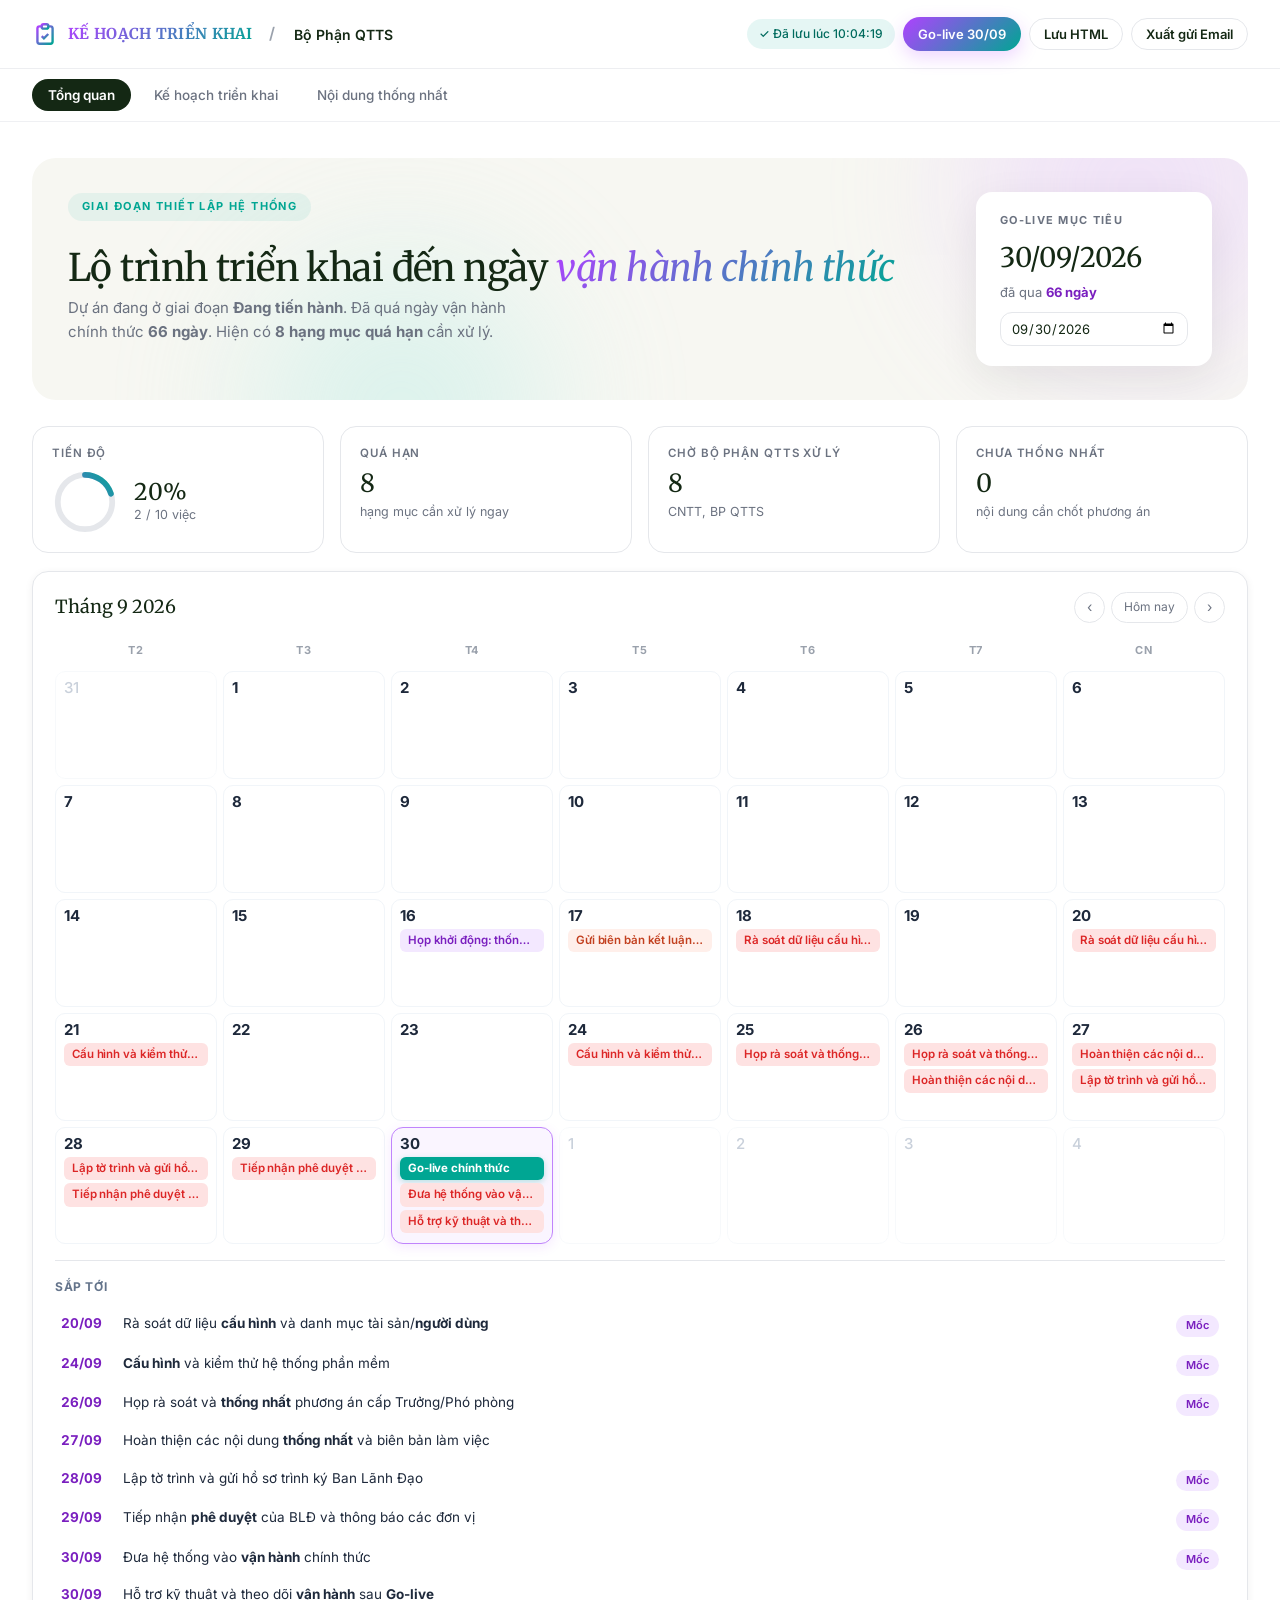
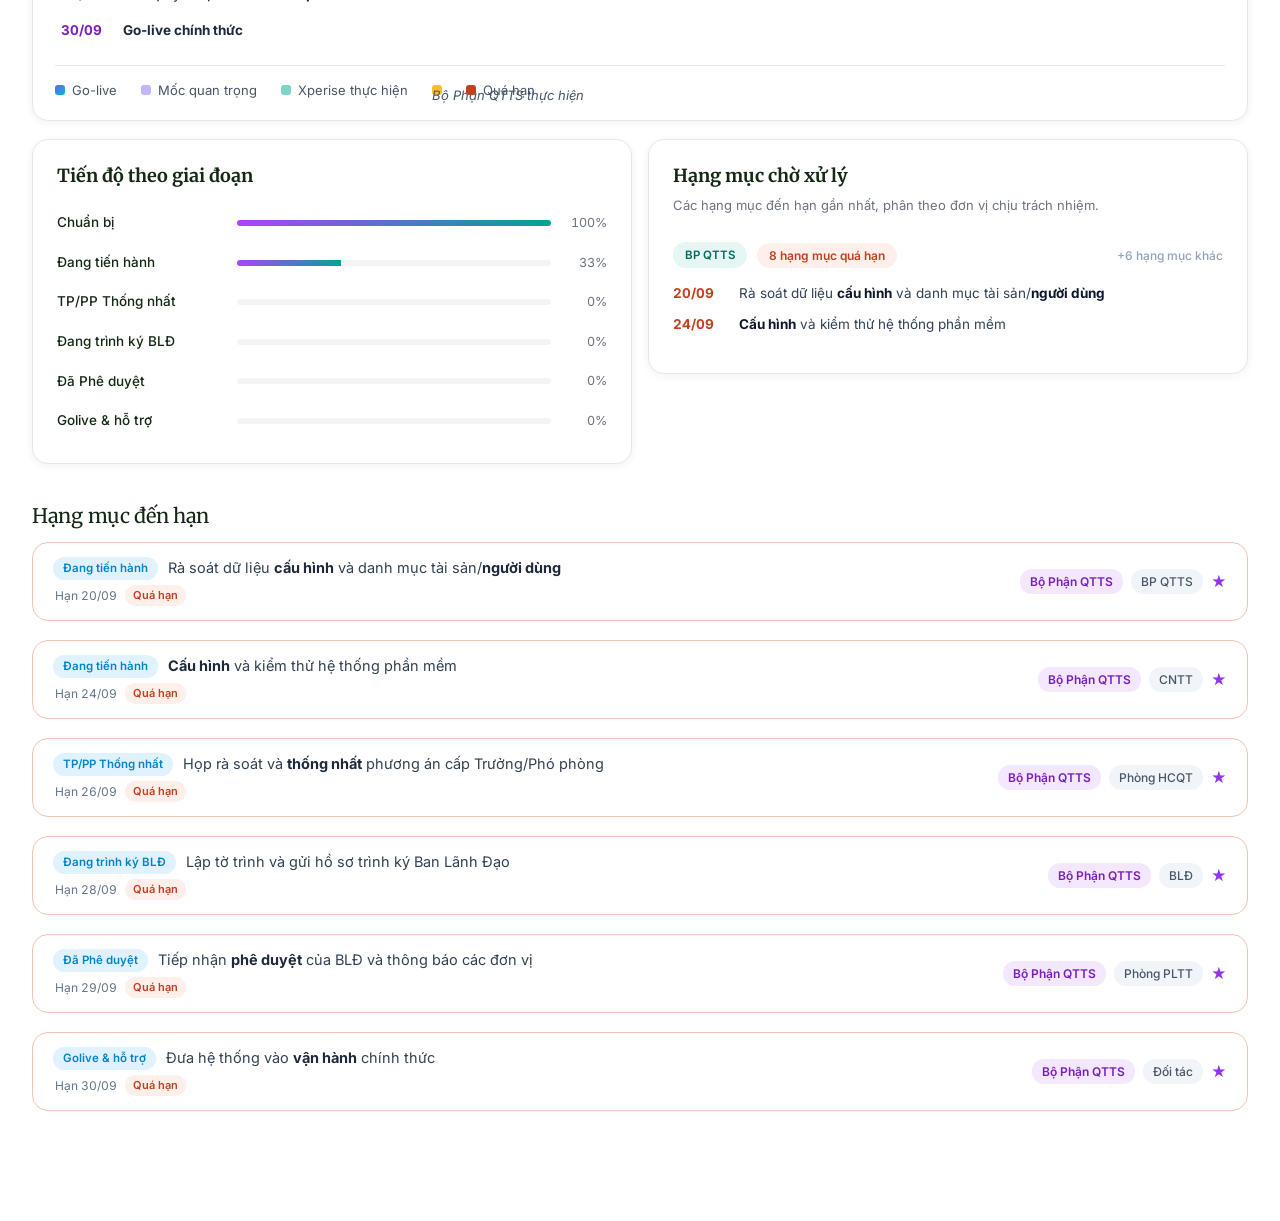
==== PhanMemKeHoach_Offline.html @ 5a5529fd "Cap nhat phan note mau sac duoi muc Sap toi chuan hinh mau khong rot dong" ====
<!DOCTYPE html>
<html lang="vi">
<head>
<meta charset="utf-8">
<meta name="viewport" content="width=device-width, initial-scale=1.0, maximum-scale=5.0, viewport-fit=cover">
<title>Quản Lý Kế Hoạch — BP QTTS</title>
<meta name="apple-mobile-web-app-capable" content="yes">
<meta name="mobile-web-app-capable" content="yes">
<meta name="apple-mobile-web-app-status-bar-style" content="default">
<meta name="apple-mobile-web-app-title" content="Kế Hoạch QTTS">
<meta name="application-name" content="Kế Hoạch QTTS">
<meta name="theme-color" content="#ffffff">
<link rel="manifest" href="manifest.json">
<link rel="icon" type="image/svg+xml" href="assets/xperise-logo.svg">
<link rel="apple-touch-icon" href="assets/xperise-logo.svg">
<link rel="preconnect" href="https://fonts.googleapis.com">
<link rel="preconnect" href="https://fonts.gstatic.com" crossorigin>
<link href="https://fonts.googleapis.com/css2?family=Merriweather:ital,wght@0,300;0,400;1,400&family=Inter:wght@400;500;600;700&display=swap" rel="stylesheet">
<style>
*{margin:0;padding:0;box-sizing:border-box}
:root{
 --purple:#B041FF;--purple-dark:#7A1FBF;--purple-light:#E7C8FF;--purple-med:#C983FF;
 --green:#00A693;--green-dark:#006B5E;--green-light:#B8ECE5;--green-med:#5CC9BC;
 --blue:#0078A0;--blue-light:#BCE4F1;
 --ink:#142814;--soft-white:#F7F7F2;--white:#fff;
 --gray-500:#6B7280;--gray-400:#9AA1AC;--gray-200:#E5E7EB;--gray-100:#F3F4F6;
 --amber:#B26B00;--amber-bg:#FFF4DC;--red:#C2401F;--red-bg:#FCEBE6;
 --gradient:linear-gradient(135deg,#B041FF 0%,#00A693 100%);
 --gradient-soft:linear-gradient(135deg,#C983FF 0%,#5CC9BC 100%);
 --font-d:'Merriweather',Georgia,serif;--font-b:'Inter',system-ui,sans-serif;
 --pill:9999px;--r-lg:24px;--r-md:16px;--r-sm:12px;
 --sh:0 2px 8px rgba(20,40,20,.06);--sh-lg:0 12px 40px rgba(20,40,20,.08);
 --bd:var(--gray-200);
}
body{font-family:var(--font-b);color:var(--ink);background:var(--white);line-height:1.6;-webkit-font-smoothing:antialiased}
h1,h2,h3{font-family:var(--font-d);font-weight:400;letter-spacing:-.015em;line-height:1.2}
.hl{background:var(--gradient);-webkit-background-clip:text;background-clip:text;-webkit-text-fill-color:transparent}
button{font-family:inherit}

/* top bar */
.top{position:sticky;top:0;z-index:60;background:rgba(255,255,255,.95);backdrop-filter:blur(24px);
 border-bottom:1px solid rgba(229,231,235,.7)}
.top-in{max-width:1360px;margin:0 auto;padding:0 32px;height:68px;display:flex;align-items:center;gap:16px}
.logo{display:flex;align-items:center;flex:0 0 auto}
.logo img{height:26px;width:auto;display:block}
.app-brand{display:flex;align-items:center;gap:10px}
.brand-icon{display:block;flex:0 0 auto}
.app-title{font-family:var(--font-d);font-weight:700;font-size:15px;letter-spacing:.3px;background:var(--gradient);-webkit-background-clip:text;background-clip:text;-webkit-text-fill-color:transparent;white-space:nowrap}
.top-client{flex:1;min-width:0;display:flex;align-items:center;gap:8px}
.xsign{color:var(--gray-400);font-size:16px;flex:0 0 auto;font-weight:600}
.cl-logo{height:22px;width:auto;border-radius:3px;flex:0 0 auto;display:block}
.top-client input{font-family:var(--font-b);font-size:14px;font-weight:600;color:var(--ink);
 border:1px solid transparent;background:transparent;border-radius:var(--r-sm);padding:6px 10px;max-width:280px;width:100%}
.top-client input:hover{border-color:var(--bd);background:var(--white)}
.top-client input:focus{outline:none;border-color:var(--green);background:#fff;box-shadow:0 0 0 3px rgba(0,166,147,.12)}
.chip{display:inline-flex;align-items:center;gap:7px;padding:7px 15px;border-radius:var(--pill);
 font-size:13px;font-weight:600;white-space:nowrap}
.chip-live{background:var(--gradient);color:#fff;box-shadow:0 6px 18px rgba(176,65,255,.22);cursor:pointer;transition:all .2s ease}
.chip-live:hover{transform:translateY(-1px);box-shadow:0 8px 22px rgba(176,65,255,.3)}
.save-badge{display:inline-flex;align-items:center;gap:5px;font-size:12px;color:var(--green-dark);background:rgba(0,166,147,.1);padding:5px 12px;border-radius:var(--pill);font-weight:500;white-space:nowrap;transition:opacity .3s}
.top-acts{display:flex;gap:8px;flex:0 0 auto;align-items:center}
.btn{display:inline-flex;align-items:center;justify-content:center;gap:7px;border:none;cursor:pointer;
 border-radius:var(--pill);font-weight:600;transition:all .22s ease;font-size:13.5px;padding:8px 16px}
.btn-p{background:var(--gradient);color:#fff;box-shadow:0 6px 20px rgba(176,65,255,.2)}
.btn-p:hover{transform:translateY(-1.5px);box-shadow:0 10px 26px rgba(176,65,255,.3)}
.btn-o{background:var(--white);border:1.5px solid var(--bd);color:var(--ink)}
.btn-o:hover{border-color:var(--green);color:var(--green)}
.btn-s{padding:7px 14px;font-size:13px}
.btn:focus-visible{outline:2px solid var(--purple);outline-offset:2px}
.btn-saved-success{background:rgba(0,166,147,.12)!important;color:var(--green-dark)!important;border-color:var(--green)!important}

/* tabs */
.tabs{position:sticky;top:68px;z-index:55;background:rgba(255,255,255,.94);backdrop-filter:blur(20px);
 border-bottom:1px solid rgba(229,231,235,.6)}
.tabs-in{max-width:1360px;margin:0 auto;padding:10px 32px;display:flex;gap:7px;overflow-x:auto;scrollbar-width:none}
.tabs-in::-webkit-scrollbar{display:none}
.tab{border:none;background:transparent;color:var(--gray-500);font-size:13.5px;font-weight:500;
 padding:8px 16px;border-radius:var(--pill);cursor:pointer;white-space:nowrap;transition:all .2s}
.tab:hover{background:var(--gray-100);color:var(--ink)}
.tab[aria-current=true]{background:var(--ink);color:#fff;font-weight:600}
.tab:focus-visible{outline:2px solid var(--purple);outline-offset:2px}

main{max-width:1360px;margin:0 auto;padding:36px 32px 100px}
.panel{display:none}.panel.on{display:block}
.phead{margin-bottom:30px}
.phead h2{font-size:30px;margin-bottom:8px}
.phead p{color:var(--gray-500);font-size:15px;max-width:74ch}
.eyebrow{display:inline-flex;padding:5px 14px;border-radius:var(--pill);font-size:11px;font-weight:700;
 letter-spacing:1.4px;text-transform:uppercase;background:rgba(0,166,147,.08);color:var(--green);margin-bottom:14px}
h3.sec{font-size:20px;margin:40px 0 14px}
h4.sub{font-family:var(--font-b);font-size:14px;font-weight:600;color:var(--gray-500);
 letter-spacing:.3px;margin:26px 0 10px}

.card{background:var(--white);border:1px solid var(--bd);border-radius:var(--r-md);padding:22px 24px;box-shadow:var(--sh)}
.card.soft{background:var(--soft-white);border-color:transparent}
.grid{display:grid;gap:16px}
.g2{grid-template-columns:repeat(2,1fr)}.g3{grid-template-columns:repeat(3,1fr)}.g4{grid-template-columns:repeat(4,1fr)}
@media(max-width:1080px){.g4{grid-template-columns:repeat(2,1fr)}}
@media(max-width:820px){.g2,.g3,.g4{grid-template-columns:1fr}}

/* hero */
.hero{position:relative;overflow:hidden;border-radius:var(--r-lg);padding:34px 36px;margin-bottom:26px;
 background:var(--soft-white)}
.hero .blob{position:absolute;border-radius:50%;filter:blur(70px);opacity:.42;pointer-events:none}
.b1{width:340px;height:340px;background:var(--purple-light);top:-140px;right:-60px}
.b2{width:300px;height:300px;background:var(--green-light);bottom:-160px;left:18%}
.hero-in{position:relative;z-index:2;display:flex;gap:34px;align-items:flex-start;flex-wrap:wrap}
.hero-main{flex:1 1 340px;min-width:280px}
.hero-main h1{font-size:clamp(26px,3.2vw,38px);margin:10px 0 6px}
.hero-main .lede{color:var(--gray-500);font-size:15px;max-width:52ch}
.golive{flex:0 0 auto;background:var(--white);border-radius:var(--r-md);padding:20px 24px;box-shadow:var(--sh-lg);min-width:236px}
.golive .lb{font-size:11px;font-weight:700;letter-spacing:1.3px;text-transform:uppercase;color:var(--gray-500)}
.golive .dt{font-family:var(--font-d);font-size:27px;margin:6px 0 2px}
.golive input[type=date]{font-family:var(--font-b);font-size:13px;border:1px solid var(--bd);
 border-radius:var(--r-sm);padding:7px 10px;width:100%;margin-top:9px;color:var(--ink)}
.golive input:focus{outline:none;border-color:var(--green);box-shadow:0 0 0 3px rgba(0,166,147,.12)}
.cd{font-size:13px;color:var(--gray-500);margin-top:3px}
.cd b{color:var(--purple-dark)}

/* stats */
.stat{background:var(--white);border:1px solid var(--bd);border-radius:var(--r-md);padding:17px 19px}
.stat .k{font-size:11.5px;font-weight:600;letter-spacing:.9px;text-transform:uppercase;color:var(--gray-500);margin-bottom:7px}
.stat .v{font-family:var(--font-d);font-size:25px;line-height:1.15}
.stat .v small{font-family:var(--font-b);font-size:12.5px;color:var(--gray-500);font-weight:500}
.stat .m{font-size:12.5px;color:var(--gray-500);margin-top:4px}

.ring{width:66px;height:66px;flex:0 0 66px}
.ring circle{fill:none;stroke-width:7;stroke-linecap:round}
.ring .bgc{stroke:var(--gray-200)}
.ring .fg{stroke:url(#gr);transition:stroke-dashoffset .6s cubic-bezier(.16,1,.3,1)}
.ringwrap{display:flex;align-items:center;gap:16px}
.ringwrap .n{font-family:var(--font-d);font-size:23px;line-height:1.1}
.ringwrap .s{font-size:12.5px;color:var(--gray-500)}

/* progress bars */
.pbar{height:6px;border-radius:var(--pill);background:var(--gray-100);overflow:hidden}
.pbar i{display:block;height:100%;background:var(--gradient);width:0;transition:width .5s cubic-bezier(.16,1,.3,1)}
.phrow{display:flex;align-items:center;gap:14px;padding:9px 0}
.phrow .nm{flex:0 0 166px;font-size:13.5px;font-weight:500}
.phrow .tr{flex:1}
.phrow .pc{flex:0 0 42px;text-align:right;font-size:12.5px;color:var(--gray-500);font-variant-numeric:tabular-nums}
@media(max-width:700px){.phrow{flex-wrap:wrap}.phrow .nm{flex:1 0 100%}}

/* calendar */
.cal{background:var(--white);border:1px solid var(--bd);border-radius:var(--r-md);padding:20px 22px;box-shadow:var(--sh)}
.cal-top{display:flex;align-items:center;justify-content:space-between;margin-bottom:14px;gap:10px}
.cal-top h4{font-family:var(--font-d);font-size:18px;font-weight:400}
.cal-nav{display:flex;gap:6px}
.cal-nav button{width:31px;height:31px;border-radius:var(--pill);border:1px solid var(--bd);background:#fff;
 cursor:pointer;color:var(--gray-500);font-size:14px;line-height:1;transition:all .2s}
.cal-nav button:hover{border-color:var(--green);color:var(--green)}
.cal-grid{display:grid;grid-template-columns:repeat(7,1fr);gap:6px}
.cal-dow,.cal-dh{font-family:var(--font-b);font-size:11px;font-weight:700;letter-spacing:.7px;text-transform:uppercase;color:var(--gray-400);
 text-align:center;padding:5px 0}
.cal-d{border-radius:10px;padding:7px 8px;font-size:12px;position:relative;
 border:1px solid #F1F5F9;min-height:108px;background:#fff;overflow:hidden;transition:border-color .2s ease,box-shadow .2s ease}
.cal-d:hover{border-color:var(--bd)}
.cal-d.out,.cal-d.other{opacity:.5}
.cal-d.out .dn,.cal-d.out .n,.cal-d.other .dn,.cal-d.other .n{color:#94A3B8!important;font-weight:500}
.cal-d.wk{background:#FBFCFB}
.cal-d.today{border-color:#334155}
.cal-d.today .dn,.cal-d.today .n{background:#0F172A;color:#fff;border-radius:var(--pill);padding:2px 8px;font-size:13px}
.cal-d.liveday{background:#FAF5FF!important;border:1.5px solid #C084FC!important;border-radius:12px;box-shadow:0 3px 12px rgba(176,65,255,.12)!important}
.cal-d .dn,.cal-d .n{font-family:var(--font-b);font-size:15px;font-weight:700;color:#1E293B;display:inline-block;margin-bottom:6px;line-height:1}

/* Note chip styles & typography matching sample image */
.cal-ch,.cal-pill{display:block;width:100%;text-align:left;border:none;font-family:var(--font-b);
 font-size:11.5px;font-weight:600;line-height:1.35;letter-spacing:-0.01em;padding:4px 8px;border-radius:6px;margin-bottom:3px;
 white-space:nowrap;overflow:hidden;text-overflow:ellipsis;cursor:pointer;box-sizing:border-box;
 transition:transform .15s ease,box-shadow .15s ease,background-color .15s ease;-webkit-font-smoothing:antialiased}
.cal-ch:hover,.cal-pill:hover{transform:translateY(-1px);box-shadow:0 2px 6px rgba(0,0,0,.08)}

/* 1. Peach / Warm Orange (Khởi động, Đơn vị phối hợp, Chuẩn bị, Dữ liệu) */
.ch-cl,.cal-pill.ch-cl{background:#FFEFEA!important;color:#C2401F!important;font-weight:600}
.ch-cl:hover,.cal-pill.ch-cl:hover{background:#FDDCD3!important}

/* 2. Soft Violet / Lavender Purple (Mốc quan trọng, Cấu hình, Ký kết, Đào tạo) */
.ch-ms,.cal-pill.ch-ms,.cal-pill.ms{background:#F3E8FF!important;color:#7A1FBF!important;font-weight:600}
.ch-ms:hover,.cal-pill.ch-ms:hover,.cal-pill.ms:hover{background:#E9D5FF!important}

/* 3. Soft Cool Gray (BLĐ, Pháp chế, Rà soát hợp đồng, Biểu mẫu) */
.ch-bo,.cal-pill.ch-bo{background:#F1F5F9!important;color:#475569!important;font-weight:500}
.ch-bo:hover,.cal-pill.ch-bo:hover{background:#E2E8F0!important}

/* 4. Solid Teal Green (Go-live mục tiêu) */
.ch-live,.cal-pill.live,.cal-pill.ch-live{background:#00A693!important;color:#fff!important;font-weight:700!important;box-shadow:0 2px 6px rgba(0,166,147,.28)}
.ch-live:hover,.cal-pill.live:hover{background:#008B7B!important}

/* 5. Soft Mint Green (BP QTTS thực hiện, Hỗ trợ sau triển khai) */
.ch-xp,.cal-pill.ch-xp{background:#D1FAE5!important;color:#006B5E!important;font-weight:600}
.ch-xp:hover,.cal-pill.ch-xp:hover{background:#A7F3D0!important}

/* 6. Soft Light Red (Quá hạn) */
.ch-late,.cal-pill.late,.cal-pill.ch-late{background:#FEE2E2!important;color:#DC2626!important;font-weight:600}
.ch-late:hover,.cal-pill.late:hover{background:#FECACA!important}

/* Overflow text */
.cal-more{font-family:var(--font-b);font-size:11px;font-weight:500;color:#64748B;padding:2px 4px;margin-top:3px;cursor:pointer;display:inline-block;border-radius:4px;transition:color .15s}
.cal-more:hover{color:var(--purple-dark);text-decoration:underline}

/* Legend items matching colors */
.lg-live{background:linear-gradient(135deg,#6366F1 0%,#06B6D4 100%)!important}
.lg-ms{background:#C4B5FD!important}
.lg-xp{background:#7CD4C7!important}
.lg-cl{background:#FBBF24!important}
.lg-late{background:#C2401F!important}
.cal-legend{display:flex;align-items:center;gap:24px;flex-wrap:wrap;font-family:var(--font-b);
  font-size:13px;color:#475569;margin-top:16px;padding-top:14px;border-top:1px solid var(--bd)}
.cal-legend span{display:inline-flex;align-items:center;gap:7px;white-space:nowrap;flex-shrink:0}
.cal-legend i{width:10px;height:10px;border-radius:3px;display:inline-block;flex-shrink:0}

/* Sắp tới (Upcoming Calendar List) */
.cal-list{margin-top:16px;padding-top:16px;border-top:1px solid var(--bd)}
.cal-list-title{font-family:var(--font-b);font-size:12px;font-weight:700;color:#64748B;
  letter-spacing:.6px;text-transform:uppercase;margin-bottom:8px}
.cal-ev{display:flex;align-items:center;justify-content:space-between;padding:7px 6px;
  border-radius:6px;cursor:pointer;transition:background .15s}
.cal-ev:hover{background:rgba(243,232,255,.35)}
.cal-ev-left{display:flex;align-items:baseline;gap:14px;flex:1;min-width:0}
.cal-ev-d{flex:0 0 48px;font-family:var(--font-b);font-size:13.5px;font-weight:700;
  color:#7A1FBF;font-variant-numeric:tabular-nums;white-space:nowrap}
.cal-ev-name{flex:1;min-width:0;font-family:var(--font-b);font-size:13.5px;color:#1E293B;line-height:1.4;
  white-space:nowrap;overflow:hidden;text-overflow:ellipsis}
.cal-ev-name b{color:#1E293B;font-weight:700}
.cal-ev-right{flex-shrink:0;margin-left:12px}
.cal-pill-ms{display:inline-flex;align-items:center;background:#F3E8FF;color:#7A1FBF;
  font-family:var(--font-b);font-size:11px;font-weight:600;padding:2px 10px;border-radius:12px;white-space:nowrap}

/* task cards */
.tasklist{display:flex;flex-direction:column;gap:9px}

/* ===== Hạng mục đến hạn (Due Tasks) ===== */
.due-card{display:flex;align-items:center;justify-content:space-between;gap:16px;background:#fff;
  border:1px solid var(--bd);border-radius:16px;padding:14px 20px;margin-bottom:10px;
  cursor:pointer;transition:border-color .2s,box-shadow .2s,transform .15s}
.due-card:hover{transform:translateY(-1px);box-shadow:0 3px 8px rgba(20,40,20,.05)}
.due-card.late{border-color:#F0C4B6;background:#fff}
.due-left{flex:1;min-width:0;display:flex;flex-direction:column;gap:5px}
.due-l1{display:flex;align-items:center;gap:10px;flex-wrap:wrap}
.due-ph{display:inline-flex;align-items:center;background:#E0F2FE;color:#0284C7;
  font-family:var(--font-b);font-size:11.5px;font-weight:600;padding:2.5px 10px;border-radius:12px;white-space:nowrap}
.due-title{font-family:var(--font-b);font-size:14.5px;color:#334155;line-height:1.4}
.due-title b{color:#1E293B;font-weight:700}
.due-l2{display:flex;align-items:center;gap:8px;padding-left:2px}
.due-dt{font-family:var(--font-b);font-size:12px;color:#64748B;font-variant-numeric:tabular-nums}
.due-tag.late{display:inline-flex;align-items:center;background:#FFEFEA;color:#C2401F;
  font-family:var(--font-b);font-size:11px;font-weight:600;padding:1.5px 8px;border-radius:10px}
.due-right{display:flex;align-items:center;gap:8px;flex-shrink:0}
.due-pill{display:inline-flex;align-items:center;font-family:var(--font-b);font-size:12px;
  padding:3px 10px;border-radius:12px;white-space:nowrap}
.due-pill.p-bank{background:#F3E8FF;color:#7A1FBF;font-weight:600}
.due-pill.p-dept{background:#F1F5F9;color:#475569;font-weight:500}
.due-pill.p-xp{background:#E6F7F5;color:#006B5E;font-weight:600}
.due-star{color:#9333EA;font-size:15px;line-height:1}
@media(max-width:768px){
  .due-card{flex-direction:column;align-items:flex-start;gap:10px;padding:12px 14px}
  .due-right{align-self:flex-start}
}
.tk{background:var(--white);border:1px solid var(--bd);border-radius:var(--r-md);padding:14px 16px;
 display:flex;gap:13px;align-items:flex-start;transition:box-shadow .2s,border-color .2s}
.tk:hover{box-shadow:var(--sh-lg)}
.tk.done{background:var(--soft-white);border-color:transparent}
.tk.done .tk-name input{color:var(--gray-500);text-decoration:line-through}
.tk.late{border-color:#F0C4B6;background:#FFFBFA}
.tk-h{cursor:grab;color:var(--gray-400);font-size:15px;padding-top:5px;user-select:none;flex:0 0 auto}
.tk-h:active{cursor:grabbing}
.tk.dragging{opacity:.4}
.tk.over{border-top:2px solid var(--purple)}
.tk-b{flex:1;min-width:0}
.tk-r1{display:flex;gap:9px;align-items:center;flex-wrap:wrap;margin-bottom:7px}
.tk-name{flex:1 1 260px;min-width:200px}
.tk-name input{width:100%;font-family:var(--font-b);font-size:14.5px;font-weight:600;color:var(--ink);
 border:1px solid transparent;background:transparent;border-radius:8px;padding:4px 7px}
.tk-name input:hover{border-color:var(--bd);background:#fff}
.tk-name input:focus{outline:none;border-color:var(--green);background:#fff;box-shadow:0 0 0 3px rgba(0,166,147,.1)}
.tk-r2{display:flex;gap:9px;align-items:center;flex-wrap:wrap}
.fld{display:inline-flex;align-items:center;gap:5px;font-size:12.5px;color:var(--gray-500)}
.fld svg{width:13px;height:13px;opacity:.65;flex:0 0 13px}
.fld input,.fld select{font-family:var(--font-b);font-size:12.5px;color:var(--ink);border:1px solid transparent;
 background:transparent;border-radius:8px;padding:4px 6px;max-width:150px}
.fld input:hover,.fld select:hover{border-color:var(--bd);background:#fff}
.fld input:focus,.fld select:focus{outline:none;border-color:var(--green);background:#fff;box-shadow:0 0 0 3px rgba(0,166,147,.1)}
.fld select{cursor:pointer}
.fld input[type=date]{max-width:132px}
.pill{display:inline-flex;align-items:center;padding:4px 12px;border-radius:var(--pill);font-size:11.5px;font-weight:600;white-space:nowrap}
.p-xp{background:rgba(0,166,147,.1);color:var(--green-dark)}
.p-cl{background:rgba(176,65,255,.1);color:var(--purple-dark)}
.p-bo{background:var(--gray-100);color:var(--gray-500)}
.p-ph{background:rgba(0,120,160,.09);color:var(--blue)}
select.pill{-webkit-appearance:none;appearance:none;border:1px solid transparent;cursor:pointer;
 font-family:var(--font-b);font-weight:600;font-size:11.5px;padding:4px 12px;border-radius:var(--pill)}
select.pill:hover{border-color:rgba(20,40,20,.18)}
select.pill:focus{outline:none;box-shadow:0 0 0 3px rgba(0,166,147,.18)}
.st-sel{border-radius:var(--pill)!important;font-weight:600!important;padding:5px 12px!important;
 -webkit-appearance:none;appearance:none;cursor:pointer;border:1px solid transparent!important;font-size:11.5px!important}
.st-0{background:var(--gray-100);color:var(--gray-500)}
.st-1{background:var(--amber-bg);color:var(--amber)}
.st-2{background:rgba(0,166,147,.12);color:var(--green-dark)}
.st-3{background:var(--red-bg);color:var(--red)}
.ms-btn{flex:0 0 auto;border:none;background:transparent;cursor:pointer;font-size:15px;color:var(--gray-200);
 padding:3px 5px;line-height:1;transition:color .2s}
.ms-btn.on{color:var(--purple)}
.ms-btn:hover{color:var(--purple-med)}
.tk-x{flex:0 0 auto;border:none;background:transparent;cursor:pointer;color:var(--gray-400);font-size:16px;padding:3px 5px;line-height:1}
.tk-x:hover{color:var(--red)}

/* search box */
.search-box{display:inline-flex;align-items:center;background:#fff;border:1.5px solid var(--bd);border-radius:var(--pill);padding:2px 12px;gap:6px;font-size:13px}
.search-box input{border:none;outline:none;background:transparent;font-family:var(--font-b);font-size:13px;padding:6px 0;width:180px;color:var(--ink)}
.search-box svg{width:14px;height:14px;color:var(--gray-400)}

/* Hạng mục chờ xử lý (matching user sample image) */
.dept-group-wrap{padding:12px 0;border-bottom:1px solid var(--bd)}
.dept-group-hd{display:flex;align-items:center;gap:10px;margin-bottom:10px;flex-wrap:wrap}
.pill-overdue{display:inline-flex;align-items:center;font-family:var(--font-b);font-size:12px;font-weight:600;padding:3px 12px;border-radius:var(--pill);background:#FFEFEA;color:#C2401F}
.dept-more-cnt{margin-left:auto;font-family:var(--font-b);font-size:12px;font-weight:500;color:#94A3B8;white-space:nowrap}
.dept-task-row{display:flex;align-items:baseline;gap:14px;padding:5px 0;cursor:pointer;transition:opacity .15s ease}
.dept-task-row:hover .dept-nm{color:var(--ink);text-decoration:underline}
.dept-dt{flex:0 0 52px;font-family:var(--font-b);font-size:13.5px;font-weight:700;color:#7A1FBF;font-variant-numeric:tabular-nums;line-height:1.4}
.dept-dt.late{color:#C2401F!important}
.dept-nm{flex:1;font-family:var(--font-b);font-size:13.5px;color:#334155;line-height:1.5}
.dept-nm b{font-weight:700;color:#0F172A}

/* docs */
.doc{background:var(--white);border:1px solid var(--bd);border-radius:var(--r-md);padding:19px 21px;
 display:flex;gap:16px;align-items:flex-start;box-shadow:var(--sh)}
.doc-ic{flex:0 0 42px;height:42px;border-radius:12px;display:grid;place-items:center;font-size:11px;
 font-weight:700;color:#fff;background:var(--gradient)}
.doc-ic.cl{background:var(--gray-100);color:var(--gray-500)}
.doc-b{flex:1;min-width:0}
.doc-b h4{font-family:var(--font-b);font-size:15px;font-weight:600;margin-bottom:3px}
.doc-b .d{font-size:13px;color:var(--gray-500);margin-bottom:9px}
.doc-in{display:flex;flex-wrap:wrap;gap:5px;margin-bottom:11px}
.doc-in span{font-size:11.5px;background:var(--gray-100);color:var(--gray-500);padding:3px 10px;border-radius:var(--pill)}
.doc-f{display:flex;gap:9px;align-items:center;flex-wrap:wrap}
.doc-f select{font-family:var(--font-b);font-size:11.5px;font-weight:600;border-radius:var(--pill);
 padding:5px 12px;border:1px solid transparent;cursor:pointer;-webkit-appearance:none;appearance:none}

/* tables */
.tw{overflow-x:auto;border:1px solid var(--bd);border-radius:var(--r-md);background:#fff;box-shadow:var(--sh)}
table{width:100%;border-collapse:collapse;font-size:13.5px}
th,td{padding:11px 14px;text-align:left;vertical-align:middle;border-bottom:1px solid var(--bd)}
thead th{background:var(--soft-white);font-size:11.5px;font-weight:700;letter-spacing:.7px;
 text-transform:uppercase;color:var(--gray-500)}
tbody tr:last-child td{border-bottom:none}
td.mid,th.mid{text-align:center}
table input,table select,table textarea{font-family:var(--font-b);font-size:13px;color:var(--ink);
 border:1px solid transparent;background:transparent;border-radius:8px;padding:5px 7px;width:100%}
table input:hover,table select:hover,table textarea:hover{border-color:var(--bd);background:#fff}
table input:focus,table select:focus,table textarea:focus{outline:none;border-color:var(--green);
 background:#fff;box-shadow:0 0 0 3px rgba(0,166,147,.1)}
table textarea{resize:vertical;min-height:32px;line-height:1.45}
table select{cursor:pointer}

.note{border-radius:var(--r-md);padding:15px 18px;margin:16px 0;font-size:14px;background:var(--soft-white)}
.note.key{background:linear-gradient(135deg,rgba(176,65,255,.07),rgba(0,166,147,.07))}
.note.warn{background:var(--amber-bg);color:var(--amber)}
.note b{color:var(--ink)}
ul.cl{padding-left:19px;margin:0}
ul.cl li{margin-bottom:6px;font-size:14px}
details.faq{border:1px solid var(--bd);border-radius:var(--r-md);background:#fff;margin-bottom:9px;overflow:hidden}
details.faq summary{padding:14px 18px;cursor:pointer;font-weight:600;font-size:14.5px;list-style:none;display:flex;gap:11px}
details.faq summary::-webkit-details-marker{display:none}
details.faq summary::before{content:"+";color:var(--purple);font-weight:700}
details.faq[open] summary::before{content:"–"}
details.faq[open] summary{background:var(--soft-white)}
details.faq .b{padding:14px 18px 16px 45px;font-size:14px;color:var(--gray-500)}
.acts{display:flex;gap:10px;flex-wrap:wrap;margin-top:16px;align-items:center}
.empty{text-align:center;padding:34px;color:var(--gray-500);font-size:14px}

/* flow diagram (swimlane) */
.flow{margin:0 0 34px}
.flow-head{margin-bottom:14px}
.flow-head h3{font-size:22px;margin-bottom:6px}
.flow-head p{color:var(--gray-500);font-size:14px;max-width:78ch}
.fl-units{display:flex;flex-wrap:wrap;align-items:center;gap:6px;margin-bottom:14px}
.fl-units .gl{font-size:12.5px;color:var(--gray-500);margin:0 2px 0 8px}
.fl-units .gl:first-child{margin-left:0}
.fl-units .sep{width:1px;height:20px;background:var(--bd);margin:0 6px}
.fl-chip{display:inline-flex;align-items:center;gap:7px;border:1px solid var(--bd);background:#fff;color:var(--ink);
  font-family:var(--font-b);font-size:13px;font-weight:500;padding:6px 13px;border-radius:var(--pill);cursor:pointer;transition:border-color .2s,background .2s}
.fl-chip i{width:8px;height:8px;border-radius:50%;flex:0 0 8px}
.fl-chip:hover{border-color:var(--ink)}
.fl-chip[aria-pressed=true]{background:var(--ink);border-color:var(--ink);color:#fff}
.fl-chip:focus-visible{outline:2px solid var(--purple);outline-offset:2px}
.fl-chip .ct{font-size:11.5px;opacity:.65;font-variant-numeric:tabular-nums}
.dot-cl{background:var(--purple)}.dot-xp{background:var(--green)}.dot-bo{background:var(--gradient)}

.fl-wrap{border:1px solid var(--bd);border-radius:var(--r-lg);background:#fff;box-shadow:var(--sh);overflow-x:auto}
.fl-grid{display:grid;grid-template-columns:190px repeat(var(--cols,6),minmax(200px,1fr));min-width:calc(190px + 200px * var(--cols,6))}
.fl-corner{position:sticky;left:0;z-index:10;background:#F8FAFC;padding:14px 18px;font-family:var(--font-b);font-size:12.5px;
  font-weight:600;color:#64748B;display:flex;align-items:center;border-right:1px solid var(--bd);border-bottom:1px solid var(--bd)}
.fl-ph{position:relative;background:#F8FAFC;padding:12px 24px 12px 28px;margin-left:-12px;
  clip-path:polygon(0 0,calc(100% - 14px) 0,100% 50%,calc(100% - 14px) 100%,0 100%,14px 50%);
  display:flex;flex-direction:column;gap:2px;min-height:64px;justify-content:center;border-bottom:1px solid var(--bd);
  filter:drop-shadow(2px 0 0 #fff)}
.fl-ph.first{margin-left:0;padding-left:20px;clip-path:polygon(0 0,calc(100% - 14px) 0,100% 50%,calc(100% - 14px) 100%,0 100%)}
.fl-ph.last{clip-path:polygon(0 0,100% 0,100% 100%,0 100%,14px 50%)}
.fl-ph .t{display:flex;align-items:center;gap:8px;font-family:var(--font-b);font-weight:700;font-size:13.5px;color:#1E293B;line-height:1.25}
.fl-ph .no{flex:0 0 20px;height:20px;border-radius:50%;display:grid;place-items:center;font-size:11px;font-weight:700;
  background:#fff;color:#1E293B;border:1.5px solid var(--bd);font-variant-numeric:tabular-nums}
.fl-ph .d{font-family:var(--font-b);font-size:11.5px;color:#64748B;padding-left:28px;font-variant-numeric:tabular-nums}
.fl-ph.cur{background:#142814!important;color:#fff!important}
.fl-ph.cur .t{color:#fff!important}
.fl-ph.cur .d{color:rgba(255,255,255,.75)!important}
.fl-ph.cur .no{background:#7C3AED!important;color:#fff!important;border-color:transparent!important}

.fl-lab{position:sticky;left:0;z-index:5;background:#fff;border-top:1px solid var(--bd);border-right:1px solid var(--bd);
  padding:16px 16px 16px 20px;display:flex;flex-direction:column;justify-content:center;gap:2px;transition:opacity .2s}
.fl-lab::before{content:"";position:absolute;left:0;top:10px;bottom:10px;width:4px;border-radius:0 4px 4px 0}
.fl-lab.cl::before{background:#A855F7}.fl-lab.xp::before{background:var(--green)}.fl-lab.bo::before{background:#64748B}
.fl-lab .pt{font-family:var(--font-b);font-size:11.5px;color:#64748B;font-weight:500;margin-bottom:1px}
.fl-lab .nm{font-family:var(--font-b);font-size:17px;font-weight:700;color:#1E293B;line-height:1.25;margin-bottom:3px}
.fl-lab .ct{font-family:var(--font-b);font-size:12px;color:#64748B;font-variant-numeric:tabular-nums}
.fl-lab .ct b,.fl-lab .ct .ct-late{color:#C2401F!important;font-weight:700}
.fl-lab.grp{border-top:2px solid var(--ink)}
.fl-cell{border-top:1px solid var(--bd);padding:10px;display:flex;flex-direction:column;gap:8px;min-height:84px;transition:opacity .2s}
.fl-cell+.fl-cell{border-left:1px dashed var(--gray-200)}
.fl-cell.grp{border-top:2px solid var(--ink)}
.fl-cell.cl{background:rgba(176,65,255,.022)}
.fl-cell.xp{background:rgba(0,166,147,.025)}
.fl-cell.bo{background:#FCFCFA}
.dim{opacity:.28}
.fl-c{display:block;width:100%;text-align:left;font-family:var(--font-b);color:var(--ink);cursor:pointer;
  background:#fff;border:1px solid var(--bd);border-left:3px solid #8B5CF6;border-radius:12px;padding:10px 12px;
  box-shadow:0 1px 3px rgba(20,40,20,.05);transition:border-color .2s,box-shadow .2s,transform .15s}
.fl-c:hover{box-shadow:var(--sh-lg);transform:translateY(-1px)}
.fl-c.cl{border-left-color:#8B5CF6}
.fl-c.xp{border-left-color:var(--green)}
.fl-c.bo{border-left-color:#64748B}
.fl-c.late{background:#FFF8F6!important;border-color:#FCA5A5!important;border-left-color:#EF4444!important}
.fl-c.late .dt{color:#C2401F!important;font-weight:700}
.fl-c .r{display:flex;align-items:center;gap:7px;margin-bottom:6px}
.fl-c .fl-n{flex:0 0 20px;height:20px;border-radius:50%;display:grid;place-items:center;background:#2563EB;color:#fff;
  font-size:10.5px;font-weight:700;font-variant-numeric:tabular-nums}
.fl-c .dt{font-size:11.5px;color:#64748B;font-weight:600;font-variant-numeric:tabular-nums;flex:1}
.fl-c .star{color:#9333EA;font-size:13px;line-height:1}
.fl-c .nm{font-size:12.5px;font-weight:600;color:#1E293B;line-height:1.45}
.fl-c .ft{display:flex;flex-wrap:wrap;align-items:center;gap:6px;margin-top:8px}
.fl-tag{display:inline-flex;align-items:center;gap:4px;font-size:11px;font-weight:600;padding:2px 8px;border-radius:var(--pill);white-space:nowrap}
.fl-tag.s0{background:var(--gray-100);color:#64748B;font-weight:500}
.fl-tag.s1{background:var(--amber-bg);color:var(--amber)}
.fl-tag.s2{background:rgba(0,166,147,.12);color:var(--green-dark)}
.fl-tag.late{background:#FEE2E2!important;color:#DC2626!important}
.fl-tag.with{background:#E6F7F5!important;color:#006B5E!important}
.fl-c.done{background:var(--soft-white);box-shadow:none}
.fl-c.done .nm{color:var(--gray-500)}
.fl-c.done .fl-n{background:var(--green)}
.fl-g{display:block;width:100%;text-align:left;font-family:var(--font-b);cursor:pointer;background:transparent;
  border:1.5px dashed rgba(0,166,147,.45);border-radius:12px;padding:7px 10px;color:var(--green-dark);transition:border-color .2s,background .2s,opacity .2s}
.fl-g:hover,.fl-g.hi{border-color:var(--green);background:#fff}
.fl-g:focus-visible{outline:2px solid var(--purple);outline-offset:2px}
.fl-g .r{display:flex;align-items:center;gap:7px;font-size:11.5px;font-weight:600}
.fl-g .fl-n{flex-basis:20px;height:20px;font-size:10.5px;background:transparent;color:var(--green-dark);border:1.5px solid currentColor}
.fl-g .nm{font-size:12px;color:var(--gray-500);margin-top:3px;line-height:1.35;
  display:-webkit-box;-webkit-line-clamp:1;-webkit-box-orient:vertical;overflow:hidden}
.fl-legend{display:flex;flex-wrap:wrap;gap:8px 18px;font-size:12px;color:var(--gray-500);margin-top:12px}
.fl-legend span{display:inline-flex;align-items:center;gap:7px}
.fl-legend .fl-n{flex:0 0 18px;height:18px;font-size:10px}
.lg-box{width:22px;height:14px;border-radius:4px;display:inline-block}
.lg-dash{border:1.5px dashed rgba(0,166,147,.6)}
.lg-late2{background:#FFFBFA;border:1px solid #F0C4B6}

.fl-todo{margin-top:16px;border-radius:var(--r-md);background:var(--soft-white);padding:16px 18px}
.fl-todo h4{font-family:var(--font-d);font-weight:400;font-size:18px;margin-bottom:2px}
.fl-todo .sm{font-size:13px;color:var(--gray-500);margin-bottom:10px}
.fl-row{display:flex;align-items:center;gap:12px;padding:9px 0;border-top:1px solid var(--gray-200);cursor:pointer}
.fl-row:first-of-type{border-top:none}
.fl-row .fl-n{flex:0 0 24px;height:24px}
.fl-row .dt{flex:0 0 108px;font-size:12.5px;color:var(--gray-500);font-variant-numeric:tabular-nums}
.fl-row .nm{flex:1;font-size:14px;font-weight:500;min-width:0}
.fl-row .tg{display:flex;gap:5px;flex-wrap:wrap;justify-content:flex-end}
.fl-row:hover .nm{color:var(--purple-dark)}
.fl-row.done .nm{color:var(--gray-500);text-decoration:line-through}
.fl-row.done .fl-n{background:var(--green)}
@media(max-width:700px){.fl-row{flex-wrap:wrap}.fl-row .dt{flex-basis:auto}.fl-row .nm{flex-basis:100%;order:3}.fl-row .tg{order:4;justify-content:flex-start}}

.tk-no{flex:0 0 auto;min-width:24px;height:24px;border-radius:50%;display:grid;place-items:center;
  background:var(--ink);color:#fff;font-size:11px;font-weight:700;font-variant-numeric:tabular-nums;padding:0 4px}
.tk.ms-row .tk-no{background:var(--gradient)}
.tk.done .tk-no{background:var(--green)}
.tk.flash{border-color:var(--purple);box-shadow:0 0 0 4px rgba(176,65,255,.16)}



.date-range{display:inline-flex;align-items:center;gap:4px}
.date-range input[type=date]{font-family:var(--font-b);font-size:12.5px;color:var(--ink);border:1px solid var(--bd);background:#fff;border-radius:var(--pill);padding:4px 9px}
.date-range input[type=date]:hover{border-color:var(--gray-400)}
.date-range input[type=date]:focus{outline:none;border-color:var(--green);box-shadow:0 0 0 3px rgba(0,166,147,.12)}
.date-range .sep{color:var(--gray-400);font-size:12px;font-weight:600}
.tk-pic{font-family:var(--font-b);font-size:12.5px;color:var(--ink);border:1px solid var(--bd);background:#fff;border-radius:var(--pill);padding:4px 10px;max-width:140px}
.tk-pic:hover{border-color:var(--gray-400)}
.tk-pic:focus{outline:none;border-color:var(--green);box-shadow:0 0 0 3px rgba(0,166,147,.12)}
.btn-star{border:1px solid var(--bd);background:#fff;border-radius:var(--pill);padding:4px 10px;font-size:12px;cursor:pointer;font-weight:600;color:var(--gray-500);transition:all .18s}
.btn-star:hover{border-color:var(--purple);color:var(--purple)}
.btn-star.on{background:rgba(176,65,255,.1);border-color:var(--purple-light);color:var(--purple-dark)}
.tk-note{margin-top:7px;padding-top:4px}
.tk-note input{width:100%;font-family:var(--font-b);font-size:13px;color:var(--ink);border:1px dashed var(--bd);background:rgba(247,247,242,.7);border-radius:8px;padding:5px 10px;transition:all .2s}
.tk-note input:hover{border-color:var(--gray-400);background:#fff}
.tk-note input:focus{outline:none;border-style:solid;border-color:var(--green);background:#fff;box-shadow:0 0 0 3px rgba(0,166,147,.12)}

/* modal dialog */
.modal-overlay{position:fixed;top:0;left:0;right:0;bottom:0;background:rgba(20,40,20,.45);backdrop-filter:blur(4px);z-index:999;display:flex;align-items:center;justify-content:center;padding:20px;opacity:0;pointer-events:none;transition:opacity .25s ease}
.modal-overlay.on{opacity:1;pointer-events:auto}
.modal-card{background:#fff;border-radius:var(--r-md);max-width:540px;width:100%;box-shadow:0 20px 50px rgba(0,0,0,.2);overflow:hidden;transform:translateY(15px);transition:transform .25s ease}
.modal-overlay.on .modal-card{transform:translateY(0)}
.modal-hd{padding:18px 22px;border-bottom:1px solid var(--bd);display:flex;align-items:center;justify-content:space-between;background:var(--soft-white)}
.modal-hd h3{font-size:16px;font-weight:600;margin:0;color:var(--ink)}
.modal-body{padding:20px 22px;font-size:13.5px}
.modal-ft{padding:14px 22px;border-top:1px solid var(--bd);display:flex;justify-content:flex-end;gap:10px;background:var(--soft-white)}
.app-toast{position:fixed;bottom:28px;left:50%;transform:translateX(-50%) translateY(20px);background:rgba(20,40,20,.94);color:#fff;padding:12px 24px;border-radius:var(--pill);font-size:13.5px;font-weight:600;box-shadow:0 10px 30px rgba(0,0,0,.28);z-index:9999;opacity:0;pointer-events:none;transition:opacity .25s ease,transform .25s ease;white-space:nowrap;max-width:90vw;text-overflow:ellipsis;overflow:hidden;backdrop-filter:blur(8px)}
.app-toast.on{opacity:1;transform:translateX(-50%) translateY(0)}

/* ==========================================================================
   UNIFIED RESPONSIVE WEBAPP — PC, IPAD / TABLET & MOBILE
   Ensures 100% feature parity, identical visual identity, and layout fidelity
   ========================================================================== */

/* --- Tablet / iPad & Medium Screens (<= 1024px) --- */
@media (max-width: 1024px) {
  .top-in, .tabs-in, main { padding-left: 20px; padding-right: 20px; }
  main { padding-top: 24px; }
  .hero { padding: 24px 22px; }
  .hero-main h1 { font-size: 26px; }
  .top-client input { max-width: 200px; }
  .g4 { grid-template-columns: repeat(2, 1fr); gap: 12px; }
  .fl-grid {
    grid-template-columns: 140px repeat(var(--cols, 6), minmax(170px, 1fr));
    min-width: calc(140px + 170px * var(--cols, 6));
  }
}

/* --- Mobile & Compact Screens (<= 768px) --- */
@media (max-width: 768px) {
  html, body {
    overflow-x: hidden;
    width: 100%;
  }

  /* Unified Header: Keep all elements visible & elegant */
  .top-in {
    height: auto;
    min-height: 60px;
    padding: 10px 16px;
    gap: 10px;
    flex-wrap: wrap;
  }
  .logo { flex: 0 0 auto; }
  .app-title { font-size: 14.5px; }
  .brand-icon { width: 22px; height: 22px; }

  .top-client {
    flex: 1 1 auto;
    min-width: 140px;
  }
  .top-client input {
    font-size: 13.5px;
    padding: 4px 8px;
    max-width: 200px;
    width: 100%;
  }

  .top-acts {
    display: flex;
    align-items: center;
    gap: 6px;
    flex-wrap: wrap;
  }
  .save-badge {
    font-size: 11.5px;
    padding: 4px 10px;
    max-width: 180px;
  }
  .chip-live {
    display: inline-flex !important;
    font-size: 12px;
    padding: 5px 12px;
  }
  .top-acts .btn {
    padding: 6px 13px;
    font-size: 12.5px;
    min-height: 32px;
  }

  /* Tabs: Smooth horizontal swipe with pills preserved */
  .tabs-in {
    padding: 8px 16px;
    gap: 8px;
    -webkit-overflow-scrolling: touch;
  }
  .tab {
    font-size: 13px;
    padding: 7px 14px;
    min-height: 36px;
    white-space: nowrap;
  }

  /* Main Container */
  main {
    padding: 20px 16px 50px;
  }
  .phead h2 { font-size: 24px; }
  .phead p { font-size: 13.5px; }

  /* Hero & Go-live Box */
  .hero {
    padding: 20px 18px;
    border-radius: var(--r-md);
  }
  .hero-in {
    flex-direction: column;
    gap: 16px;
  }
  .hero-main h1 { font-size: 22px; }
  .golive {
    width: 100%;
    min-width: 0;
  }

  /* 4 Stats Grid: 2x2 on Mobile with exact same card styling */
  .grid.g4 {
    grid-template-columns: repeat(2, 1fr);
    gap: 10px;
  }
  .stat {
    padding: 14px 12px;
  }
  .stat .v { font-size: 24px; }
  .ringwrap .ring { width: 48px; height: 48px; }
  .ringwrap .n { font-size: 17px; }

  .grid.g2 {
    grid-template-columns: 1fr;
    gap: 16px;
  }

  /* Calendar */
  .cal {
    padding: 16px 14px;
  }
  .cal-top {
    flex-wrap: wrap;
    gap: 8px;
  }
  .cal-d {
    min-height: 56px;
  }

  /* Swimlane Flowchart: Preserves exact grid & smooth swipe */
  .fl-wrap {
    -webkit-overflow-scrolling: touch;
  }
  .fl-grid {
    grid-template-columns: 130px repeat(var(--cols, 6), minmax(160px, 1fr));
    min-width: calc(130px + 160px * var(--cols, 6));
  }

  /* Action Buttons Toolbar: Preserves inline pill buttons */
  .acts {
    display: flex;
    align-items: center;
    gap: 8px;
    flex-wrap: wrap;
    margin-bottom: 16px;
  }
  .acts .btn {
    white-space: nowrap;
  }
  .search-box {
    max-width: 100%;
  }

  /* Task Cards: EXACT SAME CARD STRUCTURE AS PC */
  .tk {
    padding: 12px 14px;
    gap: 10px;
  }
  .tk-h {
    display: block !important;
  }
  .tk-b {
    flex: 1;
    min-width: 0;
  }
  .tk-r1 {
    display: flex;
    gap: 8px;
    align-items: center;
    flex-wrap: wrap;
    margin-bottom: 6px;
  }
  .tk-name {
    flex: 1 1 200px;
    min-width: 150px;
  }
  .tk-r2 {
    display: flex;
    gap: 8px;
    align-items: center;
    flex-wrap: wrap;
  }

  /* Table Tab 3: Preserves exact table format with smooth horizontal container */
  .tw {
    -webkit-overflow-scrolling: touch;
  }
  table {
    min-width: 650px;
  }

  /* Modals: Clean centered card */
  .modal-overlay {
    padding: 16px;
  }
  .modal-card {
    max-width: min(520px, 94vw);
    max-height: 90vh;
    overflow-y: auto;
  }
}

@media print{
  .top,.tabs,.acts,.tk-h,.tk-x,.ms-btn,.fl-units,.search-box{display:none!important}
  .fl-wrap{overflow:visible;box-shadow:none}.fl-lab,.fl-corner{position:static}
  .panel{display:block!important;page-break-after:always}
  body{background:#fff;color:#000}
}

</style>
</head>
<body>

<svg width="0" height="0" style="position:absolute"><defs>
<linearGradient id="gr" x1="0%" y1="0%" x2="100%" y2="100%">
<stop offset="0%" stop-color="#B041FF"/><stop offset="100%" stop-color="#00A693"/></linearGradient>
</defs></svg>

<header class="top"><div class="top-in">
  <div class="logo">
    <div class="app-brand">
      <svg class="brand-icon" viewBox="0 0 24 24" width="26" height="26" fill="none" stroke="currentColor" stroke-width="2.2">
        <path d="M9 5H7a2 2 0 0 0-2 2v12a2 2 0 0 0 2 2h10a2 2 0 0 0 2-2V7a2 2 0 0 0-2-2h-2" stroke="url(#gr)"/>
        <rect x="9" y="3" width="6" height="4" rx="1.5" stroke="url(#gr)"/>
        <path d="m9 14 2 2 4-4" stroke="url(#gr)"/>
      </svg>
      <span class="app-title">KẾ HOẠCH TRIỂN KHAI</span>
    </div>
  </div>
  <div class="top-client">
    <span class="xsign">/</span>
    <input type="text" data-k="client" value="Bộ Phận QTTS" aria-label="Tên đơn vị phụ trách" title="Tên đơn vị / đối tác">
  </div>
  <div class="top-acts">
    <span class="save-badge" id="saveBadge">✓ Đã lưu lúc 10:04:19</span>
    <span class="chip chip-live" id="chipLive" title="Nhấp để đặt ngày Go-live">Go-live 30/09</span>
    <button class="btn btn-o btn-s" id="save" title="Lưu toàn bộ ứng dụng và dữ liệu ra file HTML">Lưu HTML</button>
    <button class="btn btn-o btn-s" id="exportEmailBtn" title="Xuất file HTML tối ưu đính kèm gửi email">Xuất gửi Email</button>
  </div>
</div></header>

<div class="tabs"><div class="tabs-in" id="tabs"></div></div>

<main>

<!-- ===== 1. TỔNG QUAN ===== -->
<section class="panel on" id="p1">
  <div class="hero">
    <div class="blob b1"></div><div class="blob b2"></div>
    <div class="hero-in">
      <div class="hero-main">
        <span class="eyebrow">Giai đoạn thiết lập hệ thống</span>
        <h1>Lộ trình triển khai đến ngày <em class="hl">vận hành chính thức</em></h1>
        <p class="lede" id="statusLine">Vui lòng xác nhận ngày vận hành chính thức mục tiêu để bắt đầu theo dõi tiến độ.</p>
      </div>
      <div class="golive">
        <div class="lb">Go-live mục tiêu</div>
        <div class="dt" id="gvDate">30/09/2026</div>
        <div class="cd" id="gvCount">—</div>
        <input type="date" data-k="golive" id="gvInput" value="2026-09-30" aria-label="Ngày Go-live">
      </div>
    </div>
  </div>

  <div class="grid g4" style="margin-bottom:18px">
    <div class="stat"><div class="k">Tiến độ</div>
      <div class="ringwrap">
        <svg class="ring" viewBox="0 0 80 80"><circle class="bgc" cx="40" cy="40" r="33"/>
        <circle class="fg" id="ringFg" cx="40" cy="40" r="33" transform="rotate(-90 40 40)"/></svg>
        <div><div class="n" id="ovPct">0%</div><div class="s" id="ovCnt">0 / 0 việc</div></div>
      </div></div>
    <div class="stat"><div class="k">Quá hạn</div><div class="v" id="stLate">0</div><div class="m">hạng mục cần xử lý ngay</div></div>
    <div class="stat"><div class="k" id="stClTitle">Chờ đối tác xử lý</div><div class="v" id="stCl">0</div><div class="m" id="stClDept">—</div></div>
    <div class="stat"><div class="k">Chưa thống nhất</div><div class="v" id="stCore">4</div><div class="m">nội dung cần chốt phương án</div></div>
  </div>

  <div class="cal" style="margin-bottom:18px">
    <div class="cal-top">
      <h4 id="calTitle">—</h4>
      <div class="cal-nav">
        <button type="button" id="calPrev" aria-label="Tháng trước">‹</button>
        <button type="button" id="calToday" style="width:auto;padding:0 12px;font-size:12px">Hôm nay</button>
        <button type="button" id="calNext" aria-label="Tháng sau">›</button>
      </div>
    </div>
    <div class="cal-grid" id="calGrid"></div>
    <div class="cal-list" id="calList"></div>
    <div class="cal-legend" id="calLegend">
      <span><i class="lg-live"></i>Go-live</span>
      <span><i class="lg-ms"></i>Mốc quan trọng</span>
      <span><i class="lg-xp"></i>Xperise thực hiện</span>
      <span><i class="lg-cl" id="lgClName">Nam Á Bank thực hiện</i></span>
      <span><i class="lg-late"></i>Quá hạn</span>
    </div>
  </div>

  <div class="grid g2" style="align-items:start">
    <div class="card">
      <h4 style="font-family:var(--font-d);font-size:18px;margin-bottom:12px">Tiến độ theo giai đoạn</h4>
      <div id="phases"></div>
    </div>
    <div class="card">
      <h4 style="font-family:var(--font-d);font-size:18px;margin-bottom:4px">Hạng mục chờ xử lý</h4>
      <p style="font-size:13px;color:var(--gray-500);margin-bottom:14px">Các hạng mục đến hạn gần nhất, phân theo đơn vị chịu trách nhiệm.</p>
      <div id="byDept"></div>
    </div>
  </div>

  <h3 class="sec">Hạng mục đến hạn</h3>
  <div id="nextUp" class="tasklist"></div>
</section>

<!-- ===== 2. KẾ HOẠCH ===== -->
<section class="panel" id="p2">
  <div class="phead">
    <h2>Kế hoạch triển khai</h2>
    <p>Danh mục công việc theo trình tự thực hiện. Thứ tự, đơn vị phụ trách và thời hạn có thể điều chỉnh trực tiếp. Hạng mục đánh dấu sao sẽ hiển thị như mốc quan trọng trên lịch tại mục Tổng quan.</p>
  </div>
  <div class="flow">
    <div class="flow-head">
      <h3>Sơ đồ phối hợp</h3>
      <p>Mỗi hàng là một đơn vị, mỗi cột là một giai đoạn, số thứ tự trùng với danh mục bên dưới. Chọn tên đơn vị để xem riêng phần việc cần làm; chọn một bước để mở chi tiết.</p>
    </div>
    <div class="fl-units" id="flUnits" role="group" aria-label="Lọc theo đơn vị"></div>
    <div class="fl-wrap"><div class="fl-grid" id="flGrid"></div></div>
    <div class="fl-legend">
      <span><span class="fl-n">1</span>Bước theo trình tự</span>
      <span><span class="fl-n" style="background:var(--gradient)">1</span>Mốc quan trọng</span>
      <span><span class="fl-n" style="background:var(--green)">✓</span>Hoàn thành</span>
      <span><i class="lg-box lg-dash"></i>BP QTTS phối hợp cùng đơn vị đối tác</span>
      <span><i class="lg-box lg-late2"></i>Quá hạn</span>
    </div>
    <div class="fl-todo" id="flTodo" hidden></div>
  </div>

  <h3 class="sec" style="margin-top:0">Danh mục công việc</h3>
  <div class="acts" style="margin:0 0 18px">
    <button class="btn btn-p" id="addTask">+ Thêm hạng mục</button>
    <button class="btn btn-o" id="saveProjectBtn" title="Lưu toàn bộ thông tin dự án vào máy chủ host VPS quanlyts.com">💾 Lưu Dự Án</button>
    <div class="search-box">
      <svg viewBox="0 0 24 24" fill="none" stroke="currentColor" stroke-width="2"><circle cx="11" cy="11" r="8"/><path d="M21 21l-4.35-4.35"/></svg>
      <input type="text" id="taskSearch" placeholder="Tìm kiếm công việc, PIC...">
    </div>
    <select id="filt" class="btn btn-o" style="padding:8px 16px;cursor:pointer">
      <option value="">Tất cả giai đoạn</option>
    </select>
  </div>
  <div id="plan" class="tasklist"></div>
</section>

<!-- ===== 3. NỘI DUNG THỐNG NHẤT ===== -->
<section class="panel" id="p3">
  <div class="phead">
    <h2>Nội dung thống nhất</h2>
    <p>Ghi nhận và theo dõi các nội dung, kết luận và vấn đề cần thống nhất giữa các bên trong quá trình triển khai kế hoạch.</p>
  </div>

  <div class="tw"><table id="notes"><thead><tr><th class="mid" style="width:44px">#</th>
    <th style="min-width:260px">Nội dung thống nhất</th><th style="width:130px">Người nêu</th>
    <th style="width:130px">Phụ trách</th><th style="width:140px">Hạn</th>
    <th style="width:150px">Trạng thái</th><th style="width:44px"></th></tr></thead><tbody></tbody></table></div>
  <div class="acts"><button class="btn btn-p" id="addNote">+ Thêm nội dung</button></div>
</section>

</main>

<script>
(function(){
"use strict";

var TABS=[
  ["p1","Tổng quan"],
  ["p2","Kế hoạch triển khai"],
  ["p3","Nội dung thống nhất"]
];

var ST=["Chưa bắt đầu","Đang làm","Hoàn thành","Vướng mắc"];

// Listbox Cột 1 (Bên trái): Đơn vị phụ trách / Nhân sự chủ trì
var SIDES=[
  "BP QTTS",
  "QTTS - Văn Bé",
  "QTTS - Vân Sinh",
  "QTTS - Quang Trí",
  "QTTS - Anh Vân",
  "TP HCQT/PP HCQT",
  "Phòng Kế Toán",
  "Khối CNTT",
  "BLĐ",
  "Đối tác"
];

// Listbox Cột 2 (Bên phải): Phòng ban phối hợp liên quan
var DEPTS=[
  "—",
  "Phòng HCQT",
  "BP QTTS",
  "Phòng Kế Toán",
  "CNTT",
  "Phòng PLTT",
  "BLĐ",
  "Đối tác"
];

var PHASES=[
  "Chuẩn bị",
  "Đang tiến hành",
  "TP/PP Thống nhất",
  "Đang trình ký BLĐ",
  "Đã Phê duyệt",
  "Golive & hỗ trợ"
];

var PHASE_MAP = {
  "Tiến hành": "Đang tiến hành",
  "Demo & thống nhất": "TP/PP Thống nhất",
  "Ký kết & đào tạo": "Đang trình ký BLĐ",
  "Go-live & hỗ trợ": "Golive & hỗ trợ"
};

var SIDE_MAP = {
  "Hai bên": "BP QTTS",
  "Đơn vị phối hợp": "Đối tác"
};

var DEPT_MAP = {
  "Hành chính": "Phòng HCQT",
  "Nhân sự": "BP QTTS",
  "Kế toán": "Phòng Kế Toán",
  "Tài chính": "Phòng Kế Toán",
  "Pháp chế": "Phòng PLTT",
  "Ban lãnh đạo": "BLĐ"
};

var SEED=[
  ["Chuẩn bị","Họp khởi động: thống nhất phạm vi và kế hoạch triển khai","TP HCQT/PP HCQT","Phòng HCQT",1,
   "2026-09-16","2026-09-16","Hoàn thành","Hình thức: họp trực tiếp"],
  ["Đang tiến hành","Gửi biên bản kết luận sau buổi họp","QTTS - Văn Bé","—",0,
   "2026-09-17","2026-09-17","Hoàn thành","Đã gửi các bên liên quan"],
  ["Đang tiến hành","Rà soát dữ liệu cấu hình và danh mục tài sản/người dùng","QTTS - Vân Sinh","BP QTTS",1,
   "2026-09-18","2026-09-20","Đang làm","Rà soát theo mẫu biểu chuẩn"],
  ["Đang tiến hành","Cấu hình và kiểm thử hệ thống phần mềm","QTTS - Quang Trí","CNTT",1,
   "2026-09-21","2026-09-24","Chưa bắt đầu","Thực hiện trên môi trường thử nghiệm"],
  ["TP/PP Thống nhất","Họp rà soát và thống nhất phương án cấp Trưởng/Phó phòng","TP HCQT/PP HCQT","Phòng HCQT",1,
   "2026-09-25","2026-09-26","Chưa bắt đầu","TP/PP các đơn vị tham gia rà soát"],
  ["TP/PP Thống nhất","Hoàn thiện các nội dung thống nhất và biên bản làm việc","QTTS - Anh Vân","Phòng Kế Toán",0,
   "2026-09-26","2026-09-27","Chưa bắt đầu","Chốt các phương án xử lý phát sinh"],
  ["Đang trình ký BLĐ","Lập tờ trình và gửi hồ sơ trình ký Ban Lãnh Đạo","BP QTTS","BLĐ",1,
   "2026-09-27","2026-09-28","Chưa bắt đầu","Trình phê duyệt kế hoạch triển khai"],
  ["Đã Phê duyệt","Tiếp nhận phê duyệt của BLĐ và thông báo các đơn vị","BP QTTS","Phòng PLTT",1,
   "2026-09-28","2026-09-29","Chưa bắt đầu","BLĐ phê duyệt chính thức"],
  ["Golive & hỗ trợ","Đưa hệ thống vào vận hành chính thức","BP QTTS","Đối tác",1,
   "2026-09-30","2026-09-30","Chưa bắt đầu","Mốc vận hành chính thức"],
  ["Golive & hỗ trợ","Hỗ trợ kỹ thuật và theo dõi vận hành sau Go-live","QTTS - Quang Trí","CNTT",0,
   "2026-09-30","2026-10-15","Chưa bắt đầu","Theo dõi định kỳ hàng tuần","from"]
];

var DOW=["T2","T3","T4","T5","T6","T7","CN"];
var MON=["Tháng 1","Tháng 2","Tháng 3","Tháng 4","Tháng 5","Tháng 6",
"Tháng 7","Tháng 8","Tháng 9","Tháng 10","Tháng 11","Tháng 12"];

var tasks=[],uid=0,calRef=new Date(),filt="",searchKeyword="";

function el(t,a,x){var e=document.createElement(t);if(a)for(var k in a)e.setAttribute(k,a[k]);if(x!=null)e.textContent=x;return e}
function $(s){return document.querySelector(s)}
function iso(d){return d.getFullYear()+"-"+("0"+(d.getMonth()+1)).slice(-2)+"-"+("0"+d.getDate()).slice(-2)}
function parse(s){if(!s)return null;var p=s.split("-");return new Date(+p[0],+p[1]-1,+p[2])}
function today(){var d=new Date();d.setHours(0,0,0,0);return d}
function dmy(s){var d=parse(s);return d?("0"+d.getDate()).slice(-2)+"/"+("0"+(d.getMonth()+1)).slice(-2):"—"}

function sideCls(s){
  if(!s) return "p-xp";
  if(s.indexOf("QTTS")>=0 || s.indexOf("HCQT")>=0) return "p-xp";
  if(s==="Đối tác") return "p-cl";
  return "p-bo";
}

var KW=["kế hoạch triển khai","biên bản kết luận","quy trình xuất hoá đơn",
"chính sách công tác","phạm vi người dùng","thư giới thiệu","cost center","phê duyệt",
"người dùng","phạm vi","chính sách","khởi tạo","cấu hình",
"hợp đồng","Go-live","Golive","đào tạo","truyền thông","bảng kê",
"đối soát","demo","timeline","chủ trương","vận hành","bàn giao","thanh lý","mua sắm","sửa chữa","chào giá","thống nhất"];
KW.sort(function(a,b){return b.length-a.length});
function esc(t){return String(t).replace(/[&<>"]/g,function(c){
 return {"&":"&amp;","<":"&lt;",">":"&gt;",'"':"&quot;"}[c]})}
function kw(t){
  var out=esc(t);
  KW.forEach(function(k){
    var re=new RegExp("(?![^<]*>)("+k.replace(/[.*+?^${}()|[\]\\]/g,"\\$&")+")","gi");
    out=out.replace(re,"\u0001$1\u0002");
  });
  return out.replace(/\u0001/g,"<b>").replace(/\u0002/g,"</b>");
}

/* ---------- client input update ---------- */
var clientInput=$('[data-k="client"]');
function updateClientTitle(){
  var name=(clientInput&&clientInput.value.trim())||"Đối tác";
  var t=$("#stClTitle");if(t)t.textContent="Chờ "+name+" xử lý";
}
if(clientInput){
  clientInput.addEventListener("input",function(){
    updateClientTitle();
    renderFlow();
    autoSave();
  });
}

/* ---------- tabs ---------- */
var tabsBox=$("#tabs");
TABS.forEach(function(t,i){
  var b=el("button",{class:"tab",type:"button"},t[1]);
  b.setAttribute("aria-current",i===0?"true":"false");
  b.onclick=function(){
    TABS.forEach(function(x,j){
      var panel=document.getElementById(x[0]);
      if(panel)panel.classList.toggle("on",j===i);
      if(tabsBox.children[j])tabsBox.children[j].setAttribute("aria-current",j===i?"true":"false");
    });
    window.scrollTo(0,0);
    if(i===0)renderOverview();
  };
  tabsBox.appendChild(b);
});

/* ---------- tasks model ---------- */
function seed(){
  tasks=SEED.map(function(s){
    return {id:++uid,ph:s[0],n:s[1],side:s[2],dept:s[3],ms:!!s[4],pic:"",
            st:s[5]||"",due:s[6]||"",stt:s[7]||ST[0],note:s[8]||"",open:s[9]||""};
  });
}
function isLate(t){
  if(t.stt==="Hoàn thành"||!t.due)return false;
  var d=parse(t.due);return d&&d<today();
}

/* ---------- task card render ---------- */
function taskCard(t,compact){
  var c=el("div",{class:"tk"+(t.stt==="Hoàn thành"?" done":"")+(isLate(t)?" late":"")+(t.ms?" ms-row":"")});
  c.dataset.id=t.id;
  if(!compact){
    c.draggable=true;
    c.appendChild(el("div",{class:"tk-h",title:"Kéo để đổi thứ tự"},"⠿"));
  }
  var b=el("div",{class:"tk-b"});

  // Row 1: Step #, Phase, Name, Side (Cột 1), Dept (Cột 2), Delete
  var r1=el("div",{class:"tk-r1"});
  if(compact){
    r1.appendChild(el("span",{class:"pill p-ph"},t.ph));
  }else{
    r1.appendChild(el("span",{class:"tk-no",title:"Bước "+(tasks.indexOf(t)+1)},t.stt==="Hoàn thành"?"✓":String(tasks.indexOf(t)+1)));
    r1.appendChild(pillSel(PHASES,t.ph,"p-ph",function(v){t.ph=v;refresh()}));
  }
  var nm=el("div",{class:"tk-name"});
  if(compact){
    var sp=el("div",{style:"font-size:14.5px;font-weight:500;padding:4px 2px;color:var(--gray-500)"});
    sp.innerHTML=kw(t.n||"(chưa đặt tên)");
    nm.appendChild(sp);
  }else{
    var ni=el("input");ni.type="text";ni.value=t.n;ni.placeholder="Nội dung công việc";
    ni.oninput=function(){t.n=ni.value;autoSave()};
    ni.onchange=function(){refresh()};
    nm.appendChild(ni);
  }
  r1.appendChild(nm);
  if(compact){
    r1.appendChild(el("span",{class:"pill "+sideCls(t.side)},t.side));
    if(t.dept&&t.dept!=="—")r1.appendChild(el("span",{class:"pill p-bo"},t.dept));
  }else{
    r1.appendChild(pillSel(SIDES,t.side,sideCls(t.side),function(v){t.side=v;refresh()}));
    r1.appendChild(pillSel(DEPTS,t.dept,"p-bo",function(v){t.dept=v;refresh()}));
  }
  b.appendChild(r1);

  // Row 2: Date range, PIC, Milestone, Status
  var r2=el("div",{class:"tk-r2"});
  if(compact){
    r2.appendChild(el("span",{class:"fld"},isOpen(t)?whenText(t):"Hạn "+dmy(t.due)));
    if(t.pic)r2.appendChild(el("span",{class:"fld"},"· "+t.pic));
    if(isLate(t))r2.appendChild(el("span",{class:"pill",style:"background:var(--red-bg);color:var(--red)"},"Quá hạn"));
    r2.appendChild(stTag(t));
  }else{
    var dwrap=el("div",{class:"date-range"});
    var di1=el("input");di1.type="date";di1.value=t.st||"";di1.title="Ngày bắt đầu";
    di1.onchange=function(){t.st=di1.value;refresh()};
    var di2=el("input");di2.type="date";di2.value=t.due||"";di2.title="Hạn hoàn thành";
    di2.onchange=function(){t.due=di2.value;refresh()};
    dwrap.appendChild(di1);
    dwrap.appendChild(el("span",{class:"sep"},"→"));
    dwrap.appendChild(di2);
    r2.appendChild(dwrap);

    var pi=el("input",{class:"tk-pic"});pi.type="text";pi.value=t.pic||"";pi.placeholder="PIC...";
    pi.oninput=function(){t.pic=pi.value;autoSave()};
    r2.appendChild(pi);

    var msb=el("button",{class:"btn-star"+(t.ms?" on":""),type:"button",title:"Đánh dấu mốc quan trọng"});
    msb.textContent=t.ms?"★ Mốc":"☆ Mốc";
    msb.onclick=function(){t.ms=!t.ms;refresh()};
    r2.appendChild(msb);

    r2.appendChild(stSel(t));
  }
  b.appendChild(r2);

  // Row 3: Note input (rendered in edit mode)
  if(!compact){
    var nt=el("div",{class:"tk-note"});
    var nti=el("input");nti.type="text";nti.value=t.note||"";nti.placeholder="Ghi chú thêm (hình thức, địa điểm, yêu cầu...)...";
    nti.oninput=function(){t.note=nti.value;autoSave()};
    nt.appendChild(nti);
    b.appendChild(nt);
  }
  c.appendChild(b);

  if(!compact){
    var del=el("button",{class:"tk-x",type:"button",title:"Xoá công việc"},"×");
    del.onclick=function(){
      if(confirm("Xoá hạng mục này?")){
        tasks=tasks.filter(function(x){return x.id!==t.id});
        refresh();
      }
    };
    c.appendChild(del);
  }
  return c;
}

function pillSel(opts,cur,cls,cb){
  var s=el("select",{class:"pill "+cls});
  opts.forEach(function(o){var p=el("option",null,o);p.value=o;s.appendChild(p)});
  s.value=cur;
  s.onchange=function(){cb(s.value)};
  return s;
}

function stSel(t){
  var s=el("select",{class:"stt "+stClass(t.stt)});
  ST.forEach(function(o){var p=el("option",null,o);p.value=o;s.appendChild(p)});
  s.value=t.stt;
  s.onchange=function(){t.stt=s.value;refresh()};
  return s;
}

function stTag(t){
  var sp=el("span",{class:"stt "+stClass(t.stt)});
  sp.textContent=t.stt;
  return sp;
}

function stClass(s){
  if(s==="Hoàn thành")return "st-d";
  if(s==="Đang làm")return "st-w";
  if(s==="Vướng mắc")return "st-b";
  return "st-p";
}

/* ---------- drag & drop reorder ---------- */
var dragId=null;
document.addEventListener("dragstart",function(e){
  var c=e.target.closest(".tk");
  if(!c||!c.dataset.id)return;
  dragId=+c.dataset.id;
  c.classList.add("dragging");
  e.dataTransfer.effectAllowed="move";
  e.dataTransfer.setData("text/plain",c.dataset.id);
});
document.addEventListener("dragend",function(e){
  var c=e.target.closest(".tk");
  if(c)c.classList.remove("dragging");
  document.querySelectorAll(".tk.over").forEach(function(x){x.classList.remove("over")});
  dragId=null;
});
document.addEventListener("dragover",function(e){
  var c=e.target.closest(".tk");
  if(!c||!c.dataset.id||+c.dataset.id===dragId)return;
  e.preventDefault();
  e.dataTransfer.dropEffect="move";
  document.querySelectorAll(".tk.over").forEach(function(x){if(x!==c)x.classList.remove("over")});
  c.classList.add("over");
});
document.addEventListener("dragleave",function(e){
  var c=e.target.closest(".tk");
  if(c)c.classList.remove("over");
});
document.addEventListener("drop",function(e){
  var c=e.target.closest(".tk");
  if(!c||!c.dataset.id||+c.dataset.id===dragId)return;
  e.preventDefault();
  c.classList.remove("over");
  var over=+c.dataset.id;
  var from=tasks.findIndex(function(t){return t.id===dragId});
  var to=tasks.findIndex(function(t){return t.id===over});
  if(from<0||to<0)return;
  var r=c.getBoundingClientRect();
  var after=(e.clientY-r.top)/r.height>.5;
  var moved=tasks.splice(from,1)[0];
  var idx=tasks.findIndex(function(t){return t.id===over});
  tasks.splice(after?idx+1:idx,0,moved);
  renderPlan();
  var nc=document.querySelector('.tk[data-id="'+dragId+'"]');
  if(nc)nc.classList.add("dragging");
});

/* ---------- Notes Data Extraction & Counter ---------- */
function getNotesData(){
  var noteRows = document.querySelectorAll('#notes tbody tr');
  var list = [];
  noteRows.forEach(function(tr, idx){
    var ta = tr.querySelector('textarea');
    var textInputs = tr.querySelectorAll('input[type="text"]');
    var byInput = textInputs[0];
    var picInput = textInputs[1];
    var dateInput = tr.querySelector('input[type="date"]');
    var sel = tr.querySelector('select');
    var content = ta ? ta.value.trim() : "";
    var by = byInput ? byInput.value.trim() : "";
    var pic = picInput ? picInput.value.trim() : "";
    var due = dateInput ? dateInput.value : "";
    var stt = sel ? sel.value : "Chưa bắt đầu";
    if(content || by || pic){
      list.push({
        idx: idx + 1,
        content: content || "(Chưa có nội dung)",
        by: by || "—",
        pic: pic || "—",
        due: due,
        stt: stt
      });
    }
  });
  return list;
}

function updateUnconfirmedCount(){
  var notesList = getNotesData();
  var count = 0;
  notesList.forEach(function(n){
    if(n.stt !== "Hoàn thành") count++;
  });
  var stC = $("#stCore");
  if(stC) stC.textContent = count;
}

/* ---------- overview ---------- */
function renderOverview(){
  updateClientTitle();
  var done=tasks.filter(function(t){return t.stt==="Hoàn thành"}).length;
  var pct=tasks.length?Math.round(done/tasks.length*100):0;
  var pctEl=$("#ovPct");if(pctEl)pctEl.textContent=pct+"%";
  var cntEl=$("#ovCnt");if(cntEl)cntEl.textContent=done+" / "+tasks.length+" việc";
  var r=33,cir=2*Math.PI*r,fg=$("#ringFg");
  if(fg){fg.style.strokeDasharray=cir;fg.style.strokeDashoffset=cir*(1-pct/100);}

  var late=tasks.filter(isLate);
  var lateEl=$("#stLate");if(lateEl)lateEl.textContent=late.length;
  var cl=tasks.filter(function(t){return t.stt!=="Hoàn thành"&&(t.side==="Đối tác"||(t.dept&&t.dept!=="—"))});
  var clEl=$("#stCl");if(clEl)clEl.textContent=cl.length;
  var dl={};cl.forEach(function(t){if(t.dept&&t.dept!=="—")dl[t.dept]=(dl[t.dept]||0)+1});
  var dk=Object.keys(dl).sort(function(a,b){return dl[b]-dl[a]});
  var deptEl=$("#stClDept");if(deptEl)deptEl.textContent=dk.length?dk.slice(0,2).join(", "):"—";

  // unconfirmed notes items
  updateUnconfirmedCount();

  // status line
  var gvIn=$("#gvInput");
  var gv=gvIn?gvIn.value:"";
  var line;
  if(!gv){line="Vui lòng xác nhận ngày vận hành chính thức mục tiêu để bắt đầu theo dõi tiến độ.";}
  else{
    var d=Math.ceil((parse(gv)-today())/86400000);
    var cur=null;
    for(var i=0;i<PHASES.length;i++){
      var ps=tasks.filter(function(t){return t.ph===PHASES[i]});
      if(ps.length&&ps.some(function(t){return t.stt!=="Hoàn thành"})){cur=PHASES[i];break}
    }
    line="Dự án đang ở giai đoạn <b>"+(cur||"hoàn tất")+"</b>. "+
      (d>0?"Còn <b>"+d+" ngày</b> đến ngày vận hành chính thức.":d===0?"<b>Hôm nay là ngày vận hành chính thức.</b>":"Đã quá ngày vận hành chính thức <b>"+(-d)+" ngày</b>.")+
      (late.length?" Hiện có <b>"+late.length+" hạng mục quá hạn</b> cần xử lý.":"");
  }
  var sLine=$("#statusLine");if(sLine)sLine.innerHTML=line;

  // go-live chip + date
  var gvDate=$("#gvDate"),gvCount=$("#gvCount"),chipLive=$("#chipLive");
  if(gv){
    var g=parse(gv);
    if(gvDate)gvDate.textContent=("0"+g.getDate()).slice(-2)+"/"+("0"+(g.getMonth()+1)).slice(-2)+"/"+g.getFullYear();
    var dd=Math.ceil((g-today())/86400000);
    if(gvCount)gvCount.innerHTML=dd>0?"còn <b>"+dd+" ngày</b>":dd===0?"<b>hôm nay</b>":"đã qua <b>"+(-dd)+" ngày</b>";
    if(chipLive)chipLive.textContent="Go-live "+("0"+g.getDate()).slice(-2)+"/"+("0"+(g.getMonth()+1)).slice(-2);
  }else{
    if(gvDate)gvDate.textContent="Chưa đặt";if(gvCount)gvCount.textContent="—";if(chipLive)chipLive.textContent="Go-live —";
  }

  // phases progress
  var pb=$("#phases");
  if(pb){
    pb.innerHTML="";
    PHASES.forEach(function(p){
      var ps=tasks.filter(function(t){return t.ph===p});
      var d=ps.filter(function(t){return t.stt==="Hoàn thành"}).length;
      var pc=ps.length?Math.round(d/ps.length*100):0;
      var row=el("div",{class:"phrow"});
      row.appendChild(el("div",{class:"nm"},p));
      var tr=el("div",{class:"tr"}),bar=el("div",{class:"pbar"}),f=el("i");
      f.style.width=pc+"%";bar.appendChild(f);tr.appendChild(bar);row.appendChild(tr);
      row.appendChild(el("div",{class:"pc"},ps.length?pc+"%":"—"));
      pb.appendChild(row);
    });
  }

  // waiting on whom (Hạng mục chờ xử lý)
  var bd=$("#byDept");
  if(bd){
    bd.innerHTML="";
    var groups={};
    tasks.filter(function(t){return t.stt!=="Hoàn thành"}).forEach(function(t){
      var k = (t.side && (t.side.indexOf("QTTS")>=0 || t.side.indexOf("HCQT")>=0)) ? "BP QTTS" :
              (t.side==="BLĐ" ? "BLĐ" :
              (t.dept && t.dept!=="—" ? t.dept : (t.side || "Khác")));
      (groups[k]=groups[k]||[]).push(t);
    });
    var keys=Object.keys(groups).sort(function(a,b){
      var la=groups[a].filter(isLate).length,lb=groups[b].filter(isLate).length;
      if(la!==lb)return lb-la;
      var da=groups[a].filter(function(t){return t.due})[0];
      var db=groups[b].filter(function(t){return t.due})[0];
      return (da&&da.due||"9")<(db&&db.due||"9")?-1:1;
    });
    if(!keys.length)bd.appendChild(el("div",{class:"empty",style:"padding:14px"},"Không còn hạng mục tồn đọng."));
    keys.forEach(function(k, ki){
      var g=groups[k].slice().sort(function(a,b){
        var la=isLate(a), lb=isLate(b);
        if(la!==lb) return la ? -1 : 1;
        return (a.due||"9")<(b.due||"9")?-1:1;
      });
      var lateCount = g.filter(isLate).length;
      var isLast = (ki === keys.length - 1);
      var wrap=el("div",{class:"dept-group-wrap",style:isLast?"border-bottom:none":""});
      
      // Header row with department pill, overdue pill and overflow count
      var hd=el("div",{class:"dept-group-hd"});
      var pillCls = (k==="BP QTTS"||k.indexOf("QTTS")>=0||k.indexOf("HCQT")>=0||k==="Xperise") ? "p-xp" : (k==="BLĐ"||k==="Hai bên" ? "p-bo" : "p-cl");
      hd.appendChild(el("span",{class:"pill "+pillCls},k));
      
      if(lateCount > 0){
        hd.appendChild(el("span",{class:"pill-overdue"},lateCount+" hạng mục quá hạn"));
      }
      
      var shownCount = 2;
      if(g.length > shownCount){
        var moreSpan = el("span",{class:"dept-more-cnt"},"+"+(g.length - shownCount)+" hạng mục khác");
        hd.appendChild(moreSpan);
      }
      wrap.appendChild(hd);
      
      // Task rows with date on left and bold keywords on right
      g.slice(0, shownCount).forEach(function(t){
        var r=el("div",{class:"dept-task-row"});
        var dtSpan=el("span",{class:"dept-dt"+(isLate(t)?" late":"")}, t.due ? dmy(t.due) : "—");
        r.appendChild(dtSpan);
        
        var nmSpan=el("span",{class:"dept-nm"});
        nmSpan.innerHTML=kw(t.n || "(chưa đặt tên)");
        r.appendChild(nmSpan);
        
        r.onclick=function(){ goTask(t.id); };
        wrap.appendChild(r);
      });
      bd.appendChild(wrap);
    });
  }

  // next up (Hạng mục đến hạn)
  var nu=$("#nextUp");
  if(nu){
    nu.innerHTML="";
    var sorted=tasks.filter(function(t){return t.stt!=="Hoàn thành"}).sort(function(a,b){
      var la=isLate(a),lb=isLate(b);
      if(la!==lb)return la?-1:1;
      if(a.ms!==b.ms)return a.ms?-1:1;
      return (a.due||"9")<(b.due||"9")?-1:1;
    });
    if(!sorted.length){
      nu.appendChild(el("div",{class:"empty"},"Tất cả các hạng mục đã hoàn thành!"));
    } else {
      sorted.slice(0,6).forEach(function(t){
        nu.appendChild(renderNextUpCard(t));
      });
    }
  }

  renderCal();
}

function renderNextUpCard(t){
  var late=isLate(t);
  var card=el("div",{
    class:"due-card"+(late?" late":""),
    tabindex:"0",
    role:"button"
  });

  var lCol=el("div",{class:"due-left"});

  var l1=el("div",{class:"due-l1"});
  l1.appendChild(el("span",{class:"due-ph"},t.ph));
  var title=el("span",{class:"due-title"});
  title.innerHTML=kw(t.n||"(chưa đặt tên)");
  l1.appendChild(title);
  lCol.appendChild(l1);

  var l2=el("div",{class:"due-l2"});
  var dueStr=isOpen(t)?whenText(t):("Hạn "+dmy(t.due));
  l2.appendChild(el("span",{class:"due-dt"},dueStr));
  if(late){
    l2.appendChild(el("span",{class:"due-tag late"},"Quá hạn"));
  }
  lCol.appendChild(l2);
  card.appendChild(lCol);

  var rCol=el("div",{class:"due-right"});
  var clientInput=$("[data-k='client']");
  var clientName=(clientInput&&clientInput.value?clientInput.value.trim():"")||"Nam Á Bank";

  if(isPair(t)){
    rCol.appendChild(el("span",{class:"due-pill p-bank"},clientName));
    rCol.appendChild(el("span",{class:"due-pill p-dept"},t.dept));
  } else {
    var sideName=t.side||"BP QTTS";
    var sideCls="p-dept";
    if(sideName.indexOf("QTTS")>=0||sideName.indexOf("HCQT")>=0||sideName==="Xperise"){
      sideCls="p-xp";
      sideName=(sideName.indexOf("QTTS")>=0?"BP QTTS":sideName);
    } else if(sideName==="BLĐ"||sideName==="Hai bên"){
      sideCls="p-dept";
    } else {
      sideCls="p-bank";
    }
    rCol.appendChild(el("span",{class:"due-pill "+sideCls},sideName));
  }

  if(t.ms){
    rCol.appendChild(el("span",{class:"due-star"},"★"));
  }

  card.appendChild(rCol);

  card.onclick=function(){goTask(t.id)};
  card.onkeydown=function(e){if(e.key==="Enter"||e.key===" "){e.preventDefault();goTask(t.id)}};
  return card;
}

/* ---------- calendar ---------- */
function renderCal(){
  var y=calRef.getFullYear(),m=calRef.getMonth();
  var cTit=$("#calTitle");if(cTit)cTit.textContent=MON[m]+" "+y;
  var g=$("#calGrid");if(!g)return;g.innerHTML="";
  DOW.forEach(function(d){g.appendChild(el("div",{class:"cal-dow cal-dh"},d))});
  var first=new Date(y,m,1);
  var fDay=(first.getDay()+6)%7;
  var daysIn=new Date(y,m+1,0).getDate();
  var prevDays=new Date(y,m,0).getDate();
  for(var p=fDay-1;p>=0;p--){
    var c=el("div",{class:"cal-d other out"});
    c.appendChild(el("div",{class:"dn n"},String(prevDays-p)));
    g.appendChild(c);
  }

  var gv=$("#gvInput")?$("#gvInput").value:"";
  var tdStr=iso(today());

  for(var day=1;day<=daysIn;day++){
    var cur=new Date(y,m,day);
    var ds=iso(cur);
    var cell=el("div",{class:"cal-d"});
    if(ds===tdStr)cell.classList.add("today");
    if(gv&&ds===gv)cell.classList.add("liveday");
    cell.appendChild(el("div",{class:"dn n"},String(day)));

    var onThisDay=[];
    if(gv&&ds===gv)onThisDay.push({live:true,txt:"Go-live chính thức"});
    tasks.forEach(function(t){
      var matchDue = (t.due === ds);
      var matchSt = (t.st === ds);
      var matchRange = (t.open === "from" && t.st <= ds);
      if(matchDue || matchSt || matchRange){
        onThisDay.push(t);
      }
    });

    onThisDay.slice(0,3).forEach(function(x){
      var pill;
      if(x.live){
        pill=el("button",{class:"cal-ch cal-pill ch-live live",type:"button"},x.txt||"Go-live chính thức");
        pill.title="Mốc Go-live mục tiêu: "+ds;
      }else{
        var clsName=calClass(x);
        pill=el("button",{class:"cal-ch cal-pill "+clsName,type:"button"},x.n||"(chưa đặt tên)");
        pill.title=(x.ms?"[Mốc quan trọng] ":"")+(x.n||"")+" ("+(x.side||"")+")";
        pill.onclick=(function(task){return function(e){e.stopPropagation();goTask(task.id)}})(x);
      }
      cell.appendChild(pill);
    });
    if(onThisDay.length>3){
      var moreCount=onThisDay.length-3;
      var moreEl=el("div",{class:"cal-more"},"+"+moreCount+" hạng mục");
      moreEl.onclick=function(){
        TABS.forEach(function(x,j){
          var panel=document.getElementById(x[0]);
          if(panel)panel.classList.toggle("on",x[0]==="p2");
          if(tabsBox.children[j])tabsBox.children[j].setAttribute("aria-current",x[0]==="p2"?"true":"false");
        });
        window.scrollTo(0,0);
      };
      cell.appendChild(moreEl);
    }
    g.appendChild(cell);
  }

  var totalCells=fDay+daysIn;
  var nextCells=(7-(totalCells%7))%7;
  for(var n1=1;n1<=nextCells;n1++){
    var c2=el("div",{class:"cal-d other out"});
    c2.appendChild(el("div",{class:"dn n"},String(n1)));
    g.appendChild(c2);
  }

  // Dynamic client name in legend
  var lgClName = $("#lgClName");
  if(lgClName){
    var clientInput = $("[data-k='client']");
    var cName = (clientInput && clientInput.value ? clientInput.value.trim() : "") || "Nam Á Bank";
    lgClName.textContent = cName + " thực hiện";
  }

  // Sắp tới (Upcoming schedule list under calendar)
  var list = $("#calList");
  if(list){
    list.innerHTML = "";
    var upcoming = [];

    // 1. Tasks in viewed month that are upcoming
    tasks.forEach(function(t){
      if(t.stt === "Hoàn thành") return;
      var d = t.due || t.st;
      if(t.open === "from" && t.st) d = t.st;
      if(!d) return;

      var dp = parse(d);
      if(!dp) return;

      if(dp.getFullYear() === y && dp.getMonth() === m){
        var isThisMonth = (today().getFullYear() === y && today().getMonth() === m);
        if(!isThisMonth || d >= tdStr || !isLate(t)){
          upcoming.push({
            id: t.id,
            date: d,
            n: t.n,
            ms: !!t.ms,
            step: tasks.indexOf(t),
            isLive: false
          });
        }
      }
    });

    // 2. Go-live milestone
    if(gv){
      var gp = parse(gv);
      if(gp && gp.getFullYear() === y && gp.getMonth() === m){
        var isThisMonth = (today().getFullYear() === y && today().getMonth() === m);
        if(!isThisMonth || gv >= tdStr){
          upcoming.push({
            date: gv,
            n: "Go-live chính thức",
            ms: false,
            step: 99999,
            isLive: true
          });
        }
      }
    }

    // Sort chronologically by date, then by step
    upcoming.sort(function(a, b){
      if(a.date !== b.date) return a.date < b.date ? -1 : 1;
      return a.step - b.step;
    });

    if(upcoming.length > 0){
      list.appendChild(el("div", {class: "cal-list-title"}, "SẮP TỚI"));
      upcoming.forEach(function(item){
        var row = el("div", {class: "cal-ev", tabindex: "0", role: "button"});
        
        var left = el("div", {class: "cal-ev-left"});
        var dt = el("span", {class: "cal-ev-d"}, dmy(item.date));
        left.appendChild(dt);
        
        var nm = el("span", {class: "cal-ev-name"});
        nm.innerHTML = item.isLive ? "<b>" + item.n + "</b>" : kw(item.n || "(chưa đặt tên)");
        left.appendChild(nm);
        row.appendChild(left);
        
        if(item.ms){
          var right = el("div", {class: "cal-ev-right"});
          right.appendChild(el("span", {class: "cal-pill-ms"}, "Mốc"));
          row.appendChild(right);
        }
        
        if(!item.isLive && item.id){
          row.onclick = function(){ goTask(item.id); };
          row.onkeydown = function(e){ if(e.key === "Enter" || e.key === " "){ e.preventDefault(); goTask(item.id); } };
        }
        list.appendChild(row);
      });
    }
  }
}

function calClass(x){
  if(isLate(x)) return "ch-late late";
  var nLower = (x.n || "").toLowerCase();
  var phLower = (x.ph || "").toLowerCase();
  
  // Mint green for support after go-live or post-deployment
  if(nLower.indexOf("hỗ trợ") >= 0 || nLower.indexOf("sau triển khai") >= 0 || (phLower.indexOf("golive") >= 0 && !x.ms)){
    return "ch-xp";
  }
  // Milestone (purple)
  if(x.ms) return "ch-ms ms";
  // BLĐ / Pháp chế / Hợp đồng / Biểu mẫu (gray)
  if(x.side === "BLĐ" || x.dept === "BLĐ" || x.dept === "Phòng PLTT" || nLower.indexOf("hợp đồng") >= 0 || nLower.indexOf("biểu mẫu") >= 0){
    return "ch-bo";
  }
  // Chuẩn bị / Đơn vị phối hợp / Khởi động / Dữ liệu (peach / warm orange)
  if(x.ph === "Chuẩn bị" || x.side === "Đối tác" || x.dept === "Đối tác" || (x.dept && x.dept !== "—" && x.dept !== "BP QTTS") || nLower.indexOf("khởi động") >= 0 || nLower.indexOf("biên bản") >= 0 || nLower.indexOf("dữ liệu") >= 0){
    return "ch-cl";
  }
  // BP QTTS implementation (mint green)
  if(x.side && (x.side.indexOf("QTTS") >= 0 || x.side.indexOf("HCQT") >= 0)){
    return "ch-xp";
  }
  return "ch-cl";
}

var calPrev=$("#calPrev");if(calPrev)calPrev.onclick=function(){calRef=new Date(calRef.getFullYear(),calRef.getMonth()-1,1);renderCal()};
var calNext=$("#calNext");if(calNext)calNext.onclick=function(){calRef=new Date(calRef.getFullYear(),calRef.getMonth()+1,1);renderCal()};
var calToday=$("#calToday");if(calToday)calToday.onclick=function(){calRef=new Date();renderCal()};

/* ---------- flow diagram (swimlane) ---------- */
var flowFocus="";
function laneOf(t){
  var d=(t.dept&&t.dept!=="—")?t.dept:"";
  if(d) return (d==="BLĐ"?"bo":(d==="BP QTTS"?"xp":"cl:"+d));
  if(t.side && (t.side.indexOf("QTTS")>=0 || t.side.indexOf("HCQT")>=0)) return "xp";
  if(t.side==="BLĐ") return "bo";
  if(t.side) return (t.side==="BP QTTS"?"xp":"cl:"+t.side);
  return "xp";
}

function laneEarliest(k){
  var inLane=tasks.filter(function(t){return laneOf(t)===k});
  if(!inLane.length)return {date:"9999-99-99",step:999999};
  var minDate="9999-99-99";
  var minStep=999999;
  inLane.forEach(function(t){
    var d=t.st||t.due||"";
    if(d&&d<minDate)minDate=d;
    var step=tasks.indexOf(t);
    if(step<minStep)minStep=step;
  });
  return {date:minDate,step:minStep};
}

function laneKeys(){
  var has={};tasks.forEach(function(t){has[laneOf(t)]=1});
  var keys=Object.keys(has);
  // Sắp xếp các hàng đơn vị theo thứ tự ngày tháng của nhiệm vụ liên quan:
  keys.sort(function(a,b){
    var ea=laneEarliest(a);
    var eb=laneEarliest(b);
    if(ea.date!=="9999-99-99"&&eb.date!=="9999-99-99"&&ea.date!==eb.date){
      return ea.date<eb.date?-1:1;
    }
    if(ea.date!=="9999-99-99"&&eb.date==="9999-99-99")return -1;
    if(ea.date==="9999-99-99"&&eb.date!=="9999-99-99")return 1;
    return ea.step-eb.step;
  });
  return keys;
}

function laneMeta(k){
  var clientInput = $("[data-k='client']");
  var clientName = (clientInput && clientInput.value ? clientInput.value.trim() : "") || "Nam Á Bank";
  if(k==="xp")return {c:"xp",pt:clientName,nm:"BP QTTS"};
  if(k==="bo")return {c:"bo",pt:clientName,nm:"BLĐ"};
  var d=(k.indexOf("cl:")===0)?k.slice(3):k;
  return {c:"cl",pt:clientName,nm:d==="—"?"Chưa phân đơn vị":d};
}
function isPair(t){return !!(t.dept&&t.dept!=="—")}
function stNo(t){return tasks.indexOf(t)+1}
function span(a,b){
  if(!a&&!b)return "Chưa có thời hạn";
  if(!a||a===b)return dmy(b||a);
  if(!b)return "Từ "+dmy(a);
  return dmy(a)+" → "+dmy(b);
}
function isOpen(t){return !!(t.st&&!t.due)}
function whenText(t){
  if(t.open==="from")return "Từ "+dmy(t.st);
  if(t.open==="after")return "Sau "+dmy(t.st);
  return span(t.st,t.due);
}

function phaseDateText(p,pIdx){
  var inPhase=tasks.filter(function(t){return t.ph===p});
  if(!inPhase.length)return "—";
  var sts=[],dues=[];
  inPhase.forEach(function(t){
    if(t.st)sts.push(t.st);
    if(t.due)dues.push(t.due);
    else if(t.st)dues.push(t.st);
  });
  sts.sort();
  dues.sort();
  var minSt=sts[0];
  var maxDue=dues[dues.length-1];

  var cur=null;
  for(var i=0;i<PHASES.length;i++){
    var ps=tasks.filter(function(t){return t.ph===PHASES[i]});
    if(ps.length&&ps.some(function(t){return t.stt!=="Hoàn thành"})){
      cur=PHASES[i];
      break;
    }
  }

  if(p===cur){
    if(minSt&&maxDue&&minSt!==maxDue){
      return dmy(minSt)+" → "+dmy(maxDue)+", đang thực hiện";
    }
    return (minSt?dmy(minSt):"") + ", đang thực hiện";
  }

  if(pIdx===PHASES.length-1||inPhase.some(function(t){return t.open==="from"||t.open==="after"})){
    return "Từ "+(minSt?dmy(minSt):"—")+" trở đi";
  }

  if(minSt&&maxDue){
    if(minSt===maxDue)return dmy(minSt);
    return dmy(minSt)+" → "+dmy(maxDue);
  }
  if(minSt)return dmy(minSt);
  return "—";
}

function renderFlow(){
  var grid=$("#flGrid");if(!grid)return;
  grid.innerHTML="";
  var keys=laneKeys();
  grid.style.gridTemplateColumns="200px repeat("+PHASES.length+",minmax(210px,1fr))";
  grid.style.minWidth="calc(200px + 210px * "+PHASES.length+")";

  // Top-left corner: "Đơn vị phụ trách"
  grid.appendChild(el("div",{class:"fl-corner"},"Đơn vị phụ trách"));

  // Stepper chevrons across top
  var curPhase=null;
  for(var i=0;i<PHASES.length;i++){
    var ps=tasks.filter(function(t){return t.ph===PHASES[i]});
    if(ps.length&&ps.some(function(t){return t.stt!=="Hoàn thành"})){
      curPhase=PHASES[i];
      break;
    }
  }

  PHASES.forEach(function(p,idx){
    var isCur=(p===curPhase);
    var cls="fl-ph";
    if(idx===0) cls+=" first";
    if(idx===PHASES.length-1) cls+=" last";
    if(isCur) cls+=" cur";

    var phDiv=el("div",{class:cls});
    phDiv.style.zIndex=String(PHASES.length-idx+1);

    var tDiv=el("div",{class:"t"});
    tDiv.appendChild(el("span",{class:"no"},String(idx+1)));
    tDiv.appendChild(el("span",null,p));
    phDiv.appendChild(tDiv);

    phDiv.appendChild(el("div",{class:"d"},phaseDateText(p,idx)));
    grid.appendChild(phDiv);
  });

  // Lanes and cards
  keys.forEach(function(k){
    var m=laneMeta(k);
    var inLane=tasks.filter(function(t){return laneOf(t)===k});
    var uncompleted=inLane.filter(function(t){return t.stt!=="Hoàn thành"});
    var lateTasks=inLane.filter(isLate);

    var isDim=(flowFocus&&flowFocus!==k);
    var rh=el("div",{class:"fl-lab "+m.c+(isDim?" dim":"")});
    rh.appendChild(el("div",{class:"pt"},m.pt));
    rh.appendChild(el("div",{class:"nm"},m.nm));

    var ct=el("div",{class:"ct"});
    if(inLane.length===0){
      ct.textContent="Chưa có việc";
    }else if(uncompleted.length===0){
      ct.textContent="Đã hoàn thành ("+inLane.length+"/"+inLane.length+")";
    }else{
      var txt=uncompleted.length+" / "+inLane.length+" việc chưa xong";
      if(lateTasks.length>0){
        ct.innerHTML=txt+', <b class="ct-late">'+lateTasks.length+' quá hạn</b>';
      }else{
        ct.textContent=txt;
      }
    }
    rh.appendChild(ct);
    grid.appendChild(rh);

    PHASES.forEach(function(p){
      var cell=el("div",{class:"fl-cell "+m.c+(isDim?" dim":"")});
      var inPhase=tasks.filter(function(t){return t.ph===p&&laneOf(t)===k});
      inPhase.forEach(function(t){cell.appendChild(flowNode(t))});
      grid.appendChild(cell);
    });
  });

  // units filter chips
  var units=$("#flUnits");if(!units)return;
  units.innerHTML="";
  function chip(k,label,cls,cnt){
    var b=el("button",{class:"fl-uchip "+cls+(flowFocus===k?" on":""),type:"button"});
    b.textContent=label+" ("+cnt+")";
    b.onclick=function(){flowFocus=(flowFocus===k?"":k);renderFlow()};
    units.appendChild(b);
  }
  chip("","Tất cả đơn vị","",tasks.length);
  var clk=keys.filter(function(k){return k.indexOf("cl:")===0});
  var clTitle="Đơn vị phối hợp";
  if(clk.length){
    units.appendChild(el("span",{class:"gl"},clTitle));
    clk.forEach(function(k){chip(k,laneMeta(k).nm,"cl",tasks.filter(function(t){return laneOf(t)===k}).length)});
    units.appendChild(el("span",{class:"sep"}));
  }
  if(keys.indexOf("bo")>=0) chip("bo","BLĐ","bo",tasks.filter(function(t){return laneOf(t)==="bo"}).length);
  chip("xp","BP QTTS","xp",tasks.filter(function(t){return laneOf(t)==="xp"}).length);

  // focused to-do list
  var td=$("#flTodo");if(!td)return;
  td.innerHTML="";
  if(!flowFocus){td.hidden=true;return}
  td.hidden=false;
  var items=tasks.filter(function(t){return laneOf(t)===flowFocus||(flowFocus==="xp"&&isPair(t))});
  var left=items.filter(function(t){return t.stt!=="Hoàn thành"}).length;
  var fm=laneMeta(flowFocus);
  td.appendChild(el("h4",null,"Phần việc của "+(fm.c==="cl"?fm.nm:fm.nm)));
  td.appendChild(el("div",{class:"sm"},items.length?(left+" trên "+items.length+" hạng mục chưa hoàn thành, sắp theo trình tự thực hiện."):"Chưa có hạng mục."));
  items.forEach(function(t){
    var done=t.stt==="Hoàn thành";
    var r=el("div",{class:"fl-row"+(done?" done":""),tabindex:"0",role:"button"});
    var n=el("span",{class:"fl-n"},done?"✓":String(stNo(t)));
    if(t.ms&&!done)n.style.background="var(--gradient)";
    r.appendChild(n);
    r.appendChild(el("span",{class:"dt"},whenText(t)));
    r.appendChild(el("span",{class:"nm"},t.n||"(chưa đặt tên)"));
    var tg=el("span",{class:"tg"});
    if(isPair(t))tg.appendChild(el("span",{class:"fl-tag "+(flowFocus==="xp"?"with2":"with")},"Phối hợp: "+t.dept));
    tg.appendChild(stTag(t));
    r.appendChild(tg);
    r.onclick=function(){goTask(t.id)};
    r.onkeydown=function(e){if(e.key==="Enter"||e.key===" "){e.preventDefault();goTask(t.id)}};
    td.appendChild(r);
  });
}

function flowNode(t){
  var done=t.stt==="Hoàn thành";
  var late=isLate(t);
  var pair=isPair(t);
  var laneK=laneOf(t);
  var laneType=laneK==="xp"?"xp":(laneK==="bo"?"bo":"cl");

  var nd=el("div",{
    class:"fl-c "+laneType+(done?" done":"")+(late?" late":"")+(t.ms?" ms":""),
    tabindex:"0",
    role:"button"
  });

  var r=el("div",{class:"r"});
  var n=el("span",{class:"fl-n"},done?"✓":String(stNo(t)));
  if(t.ms&&!done){
    n.style.background="#2563EB";
  }else if(!done){
    n.style.background="#1E293B";
  }
  r.appendChild(n);

  var dt=el("span",{class:"dt"},whenText(t));
  r.appendChild(dt);

  if(t.ms){
    r.appendChild(el("span",{class:"star"},"★"));
  }
  nd.appendChild(r);

  var nm=el("div",{class:"nm"});
  nm.innerHTML=kw(t.n||"(chưa đặt tên)");
  nd.appendChild(nm);

  var ft=el("div",{class:"ft"});
  if(late){
    ft.appendChild(el("span",{class:"fl-tag late"},"Quá hạn"));
  }
  if(t.stt==="Chưa bắt đầu"){
    ft.appendChild(el("span",{class:"fl-tag s0"},"• Chưa bắt đầu"));
  }else if(t.stt==="Đang làm"){
    ft.appendChild(el("span",{class:"fl-tag s1"},"Đang làm"));
  }else if(t.stt==="Hoàn thành"){
    ft.appendChild(el("span",{class:"fl-tag s2"},"✓ Hoàn thành"));
  }else if(t.stt==="Vướng mắc"){
    ft.appendChild(el("span",{class:"fl-tag late"},"⚠ Vướng mắc"));
  }

  if(pair){
    var pairLabel=(laneType==="xp")?("Phối hợp: "+t.dept):("Cùng "+(t.side||"BP QTTS"));
    ft.appendChild(el("span",{class:"fl-tag with"},pairLabel));
  }
  nd.appendChild(ft);

  nd.onclick=function(){goTask(t.id)};
  nd.onkeydown=function(e){if(e.key==="Enter"||e.key===" "){e.preventDefault();goTask(t.id)}};
  return nd;
}

function goTask(id){
  TABS.forEach(function(x,j){
    var panel=document.getElementById(x[0]);
    if(panel)panel.classList.toggle("on",x[0]==="p2");
    if(tabsBox.children[j])tabsBox.children[j].setAttribute("aria-current",x[0]==="p2"?"true":"false");
  });
  window.scrollTo(0,0);
  filt="";
  var f=$("#filt");if(f)f.value="";
  searchKeyword="";
  var s=$("#taskSearch");if(s)s.value="";
  renderPlan();
  setTimeout(function(){
    var target=document.querySelector('.tk[data-id="'+id+'"]');
    if(target){
      target.scrollIntoView({behavior:"smooth",block:"center"});
      target.style.transition="box-shadow .4s, transform .4s";
      target.style.boxShadow="0 0 0 4px var(--purple)";
      target.style.transform="scale(1.02)";
      setTimeout(function(){
        target.style.boxShadow="";
        target.style.transform="";
      },1600);
    }
  },150);
}

/* ---------- plan render ---------- */
function renderPlan(){
  var c=$("#plan");if(!c)return;
  c.innerHTML="";
  var list=tasks.slice();
  if(filt)list=list.filter(function(t){return t.ph===filt});
  if(searchKeyword){
    var kwLower=searchKeyword.toLowerCase();
    list=list.filter(function(t){
      return (t.n&&t.n.toLowerCase().indexOf(kwLower)>=0)||
             (t.pic&&t.pic.toLowerCase().indexOf(kwLower)>=0)||
             (t.dept&&t.dept.toLowerCase().indexOf(kwLower)>=0)||
             (t.side&&t.side.toLowerCase().indexOf(kwLower)>=0)||
             (t.note&&t.note.toLowerCase().indexOf(kwLower)>=0);
    });
  }
  if(!list.length){
    c.appendChild(el("div",{class:"empty"},"Không có hạng mục nào phù hợp bộ lọc."));
    return;
  }
  list.forEach(function(t){c.appendChild(taskCard(t,false))});
}

function refresh(){
  renderPlan();
  renderFlow();
  renderOverview();
  autoSave();
}

/* ---------- filter & search ---------- */
(function(){
  var f=$("#filt");
  if(f){
    f.innerHTML="";
    var allOpt=el("option",null,"Tất cả giai đoạn");
    allOpt.value="";
    f.appendChild(allOpt);
    PHASES.forEach(function(p){var o=el("option",null,p);o.value=p;f.appendChild(o)});
    f.onchange=function(){filt=f.value;renderPlan()};
  }

  var s=$("#taskSearch");
  if(s){
    s.oninput=function(){
      searchKeyword=s.value.trim();
      renderPlan();
    };
  }
})();

var addBtn=$("#addTask");
if(addBtn){
  addBtn.onclick=function(){
    var todayStr = iso(today());
    var newTask = {
      id: ++uid,
      ph: filt || PHASES[0],
      n: "",
      side: SIDES[0],
      dept: DEPTS[0],
      ms: false,
      pic: "",
      st: todayStr,
      due: todayStr,
      stt: ST[0],
      note: ""
    };
    tasks.push(newTask);
    refresh();
    setTimeout(function(){
      var card = document.querySelector('.tk[data-id="'+newTask.id+'"]');
      if(card){
        card.scrollIntoView({behavior:"smooth", block:"center"});
        var ni = card.querySelector(".tk-name input");
        if(ni) ni.focus();
      }
    }, 120);
  };
}
/* ---------- Toast Notification Helper ---------- */
function showToast(msg, duration){
  var t = document.getElementById("appToast");
  if(!t){
    t = el("div", {id: "appToast", class: "app-toast"});
    document.body.appendChild(t);
  }
  t.textContent = msg;
  t.classList.add("on");
  clearTimeout(t._timer);
  t._timer = setTimeout(function(){
    t.classList.remove("on");
  }, duration || 3200);
}

/* ---------- Lưu Dự Án vào Host Server VPS quanlyts.com ---------- */
var saveProjectBtn = $("#saveProjectBtn") || $("#resetTask");
if(saveProjectBtn){
  saveProjectBtn.onclick = async function(){
    if(saveTimeout) clearTimeout(saveTimeout);
    saveProjectBtn.disabled = true;
    var originalHtml = saveProjectBtn.innerHTML;
    saveProjectBtn.innerHTML = "⏳ Đang lưu...";

    var state = buildState();

    // 1. Lưu dự phòng LocalStorage
    try {
      localStorage.setItem("xperise_onboarding_state", JSON.stringify(state));
    } catch(err){}

    // 2. Lưu trực tiếp vào data chung của webapp quanlyts.com trên host VPS
    var ok = await saveStateToServer(state);

    var now = new Date();
    var timeStr = ("0" + now.getHours()).slice(-2) + ":" + ("0" + now.getMinutes()).slice(-2) + ":" + ("0" + now.getSeconds()).slice(-2);

    var badge = $("#saveBadge");
    if(badge){
      badge.textContent = ok ? ("✓ Đã lưu máy chủ lúc " + timeStr) : ("✓ Đã lưu nội bộ lúc " + timeStr);
      badge.style.opacity = "1";
    }

    if(ok){
      saveProjectBtn.innerHTML = "✓ Đã Lưu Dự Án!";
      saveProjectBtn.classList.add("btn-saved-success");
      showToast("✓ Đã lưu toàn bộ thông tin dự án vào dữ liệu máy chủ quanlyts.com thành công!");
    } else {
      saveProjectBtn.innerHTML = "⚠ Đã lưu nội bộ";
      showToast("⚠️ Đã lưu vào bộ nhớ trình duyệt (Không kết nối được máy chủ VPS quanlyts.com)");
    }

    setTimeout(function(){
      saveProjectBtn.innerHTML = originalHtml;
      saveProjectBtn.disabled = false;
      saveProjectBtn.classList.remove("btn-saved-success");
    }, 2500);
  };
}

/* ---------- add-row tables ---------- */
function mkTable(sel,btnId,cols){
  var b=document.querySelector(sel+" tbody");
  if(!b) return {add:function(){},count:function(){return 0}};
  var n=0,pfx=sel.replace(/\W/g,"");
  function renum(){Array.prototype.forEach.call(b.rows,function(r,i){r.cells[0].textContent=String(i+1)})}
  function row(){
    var id=pfx+(++n),tr=el("tr");
    tr.appendChild(el("td",{class:"mid"},""));
    cols.forEach(function(c){
      var cell=el("td");
      var x;
      if(c.t==="sel"){
        x=el("select");c.o.forEach(function(o){var p=el("option",null,o);p.value=o;x.appendChild(p)});
        x.onchange=function(){autoSave();updateUnconfirmedCount()};
      }
      else if(c.t==="ta"){x=el("textarea");x.rows=1;x.oninput=function(){autoSave();updateUnconfirmedCount()}}
      else{x=el("input");x.type=c.t;x.oninput=autoSave}
      x.setAttribute("data-k",id+c.k);if(c.p)x.placeholder=c.p;
      cell.appendChild(x);tr.appendChild(cell);
    });
    var cx=el("td",{class:"mid"});
    var bt=el("button",{class:"tk-x",type:"button",title:"Xoá"},"×");
    bt.onclick=function(){tr.remove();renum();autoSave();updateUnconfirmedCount()};
    cx.appendChild(bt);tr.appendChild(cx);
    return tr;
  }
  var btn=document.getElementById(btnId);
  if(btn) btn.onclick=function(){b.appendChild(row());renum();autoSave();updateUnconfirmedCount()};
  return {add:function(){b.appendChild(row());renum()},count:function(){return b.rows.length}};
}
var noteT=mkTable("#notes","addNote",[
  {t:"ta",k:"-n",p:"Nội dung thống nhất / ghi nhận"},{t:"text",k:"-by",p:"Người nêu"},
  {t:"text",k:"-pic",p:"Phụ trách"},{t:"date",k:"-d"},{t:"sel",k:"-st",o:ST}]);
for(var k=0;k<3;k++)noteT.add();

/* ---------- Host Data & URL Helpers ---------- */
var HOST_DOMAIN = "https://quanlyts.com";
var isInitializing = true;
var saveTimeout = null;

function getApiBase(){
  if (window.location.protocol === "http:" || window.location.protocol === "https:") {
    return window.location.origin;
  }
  return HOST_DOMAIN;
}

function getHostReportUrl(fileName) {
  // Đường link khi xuất ra file HTML luôn phát ra từ host quanlyts.com
  var base = HOST_DOMAIN;
  if (window.location.protocol === "http:" || window.location.protocol === "https:") {
    if (window.location.hostname.includes("quanlyts.com")) {
      base = window.location.origin;
    }
  }
  return base + "/" + encodeURI(fileName);
}

async function saveStateToServer(state) {
  var base = getApiBase();
  try {
    var resp = await fetch(base + '/api/data', {
      method: 'POST',
      headers: { 'Content-Type': 'application/json' },
      body: JSON.stringify(state)
    });
    if (resp.ok) return true;
  } catch (err) {}

  if (base !== HOST_DOMAIN) {
    try {
      var resp2 = await fetch(HOST_DOMAIN + '/api/data', {
        method: 'POST',
        headers: { 'Content-Type': 'application/json' },
        body: JSON.stringify(state)
      });
      return resp2.ok;
    } catch (e2) {}
  }
  return false;
}

async function loadServerState() {
  var base = getApiBase();
  try {
    var resp = await fetch(base + '/api/data?t=' + Date.now(), { cache: 'no-cache' });
    if (resp.ok) {
      var data = await resp.json();
      if (data && data.tasks && data.tasks.length > 0) return data;
    }
  } catch (err) {}

  if (base !== HOST_DOMAIN) {
    try {
      var resp2 = await fetch(HOST_DOMAIN + '/api/data?t=' + Date.now(), { cache: 'no-cache' });
      if (resp2.ok) {
        var data2 = await resp2.json();
        if (data2 && data2.tasks && data2.tasks.length > 0) return data2;
      }
    } catch (e2) {}
  }
  return null;
}

async function saveReportToServer(fileName, htmlContent) {
  var base = getApiBase();
  try {
    var resp = await fetch(base + '/api/save-report', {
      method: 'POST',
      headers: { 'Content-Type': 'application/json' },
      body: JSON.stringify({ fileName: fileName, htmlContent: htmlContent })
    });
    if (resp.ok) return true;
  } catch (err) {}

  if (base !== HOST_DOMAIN) {
    try {
      var resp2 = await fetch(HOST_DOMAIN + '/api/save-report', {
        method: 'POST',
        headers: { 'Content-Type': 'application/json' },
        body: JSON.stringify({ fileName: fileName, htmlContent: htmlContent })
      });
      return resp2.ok;
    } catch (e2) {}
  }
  return false;
}

/* ---------- Auto-Save to Host Server & LocalStorage ---------- */
function autoSave(){
  if (isInitializing) return;
  if (saveTimeout) clearTimeout(saveTimeout);
  saveTimeout = setTimeout(async function(){
    var state = buildState();
    // 1. Lưu dự phòng LocalStorage
    try {
      localStorage.setItem("xperise_onboarding_state", JSON.stringify(state));
    } catch(err){
      console.warn("LocalStorage save notice:", err);
    }

    var badge = $("#saveBadge");
    if(badge){
      badge.textContent = "⏳ Đang lưu...";
      badge.style.opacity = "1";
    }

    // 2. Lưu trực tiếp lên máy chủ Host
    var ok = await saveStateToServer(state);
    if(badge){
      var now = new Date();
      var timeStr = ("0" + now.getHours()).slice(-2) + ":" + ("0" + now.getMinutes()).slice(-2) + ":" + ("0" + now.getSeconds()).slice(-2);
      if(ok){
        badge.textContent = "✓ Đã lưu máy chủ lúc " + timeStr;
      } else {
        badge.textContent = "✓ Đã lưu nội bộ lúc " + timeStr;
      }
      badge.style.opacity = "1";
    }
    updateUnconfirmedCount();
  }, 400);
}

function buildState(){
  var o={_v:7,_at:new Date().toISOString(),tasks:tasks,uid:uid,f:{},
    rows:{notes:noteT.count()}};
  document.querySelectorAll("[data-k]").forEach(function(n){
    o.f[n.getAttribute("data-k")]=(n.type==="checkbox")?n.checked:n.value;
  });
  return o;
}

function applyState(o){
  if(o.tasks){
    tasks=o.tasks.map(function(t){
      if(PHASE_MAP[t.ph]) t.ph = PHASE_MAP[t.ph];
      if(SIDE_MAP[t.side]) t.side = SIDE_MAP[t.side];
      if(DEPT_MAP[t.dept]) t.dept = DEPT_MAP[t.dept];
      if(SIDES.indexOf(t.side) < 0) t.side = SIDES[0];
      if(DEPTS.indexOf(t.dept) < 0) t.dept = DEPTS[0];
      return t;
    });
    uid=o.uid||tasks.length;
  }
  var r=o.rows||{};
  while(noteT.count()<(r.notes||0))noteT.add();
  if(o.f)Object.keys(o.f).forEach(function(k){
    var n=document.querySelector('[data-k="'+k.replace(/"/g,'\\"')+'"]');
    if(!n)return;
    if(n.type==="checkbox")n.checked=!!o.f[k];else n.value=o.f[k];
    if(n.tagName==="SELECT")n.dispatchEvent(new Event("change"));
  });
  var gv=$("#gvInput")?$("#gvInput").value:"";
  if(gv)calRef=parse(gv);
  updateClientTitle();
  refresh();
}

/* ---------- Stat Card 4 Click Handler (Chưa thống nhất -> Tab 3) ---------- */
var statCoreEl = $("#stCore");
var statCoreCard = statCoreEl ? (statCoreEl.closest ? statCoreEl.closest(".stat") : statCoreEl.parentElement) : null;
if(statCoreCard){
  statCoreCard.style.cursor = "pointer";
  statCoreCard.title = "Nhấp để mở Tab Nội dung thống nhất";
  statCoreCard.onclick = function(){
    TABS.forEach(function(x, j){
      var panel = document.getElementById(x[0]);
      if(panel) panel.classList.toggle("on", x[0] === "p3");
      if(tabsBox.children[j]) tabsBox.children[j].setAttribute("aria-current", x[0] === "p3" ? "true" : "false");
    });
    window.scrollTo(0,0);
  };
}

/* ---------- Chip Live Click Handler ---------- */
var chipLive = $("#chipLive");
if(chipLive){
  chipLive.onclick = function(){
    TABS.forEach(function(x, j){
      var panel = document.getElementById(x[0]);
      if(panel) panel.classList.toggle("on", j === 0);
      if(tabsBox.children[j]) tabsBox.children[j].setAttribute("aria-current", j === 0 ? "true" : "false");
    });
    window.scrollTo(0,0);
    renderOverview();
    var gvIn = $("#gvInput");
    if(gvIn){
      gvIn.scrollIntoView({behavior: "smooth", block: "center"});
      gvIn.focus();
    }
  };
}

/* ==========================================================================
   BÁO CÁO TỔNG THỂ DỰ ÁN (EXECUTIVE PROJECT REPORT HTML BUILDER)
   ========================================================================== */
function buildProjectReportHtml(state) {
  var clientName = (state.f && state.f["client"]) || (($('[data-k="client"]')&&$('[data-k="client"]').value) || "Bộ Phận QTTS").trim();
  var goliveDate = (state.f && state.f["golive"]) || ($("#gvInput")?$("#gvInput").value:"2026-09-30");
  var now = new Date();
  var dateStr = ("0"+now.getDate()).slice(-2)+"/"+("0"+(now.getMonth()+1)).slice(-2)+"/"+now.getFullYear();
  var timeStr = ("0"+now.getHours()).slice(-2)+":"+("0"+now.getMinutes()).slice(-2);
  
  var gDate = parse(goliveDate);
  var gvFormatted = gDate ? ("0"+gDate.getDate()).slice(-2)+"/"+("0"+(gDate.getMonth()+1)).slice(-2)+"/"+gDate.getFullYear() : "30/09/2026";
  var daysToLive = gDate ? Math.ceil((gDate - today())/86400000) : 0;
  var liveStatusText = daysToLive > 0 ? ("còn " + daysToLive + " ngày đến mốc Go-live") : (daysToLive === 0 ? "hôm nay là ngày Go-live" : ("đã quá " + (-daysToLive) + " ngày"));

  var taskList = (state.tasks && state.tasks.length) ? state.tasks : tasks;
  var totalTasks = taskList.length;
  var doneTasks = taskList.filter(function(t){ return t.stt === "Hoàn thành"; }).length;
  var inProgTasks = taskList.filter(function(t){ return t.stt === "Đang làm"; }).length;
  var lateTasks = taskList.filter(isLate).length;
  var pct = totalTasks ? Math.round(doneTasks / totalTasks * 100) : 0;

  var notesList = getNotesData();
  var unconfirmedNotes = notesList.filter(function(n){ return n.stt !== "Hoàn thành"; }).length;

  // Phase progress summary
  var phaseCardsHtml = "";
  PHASES.forEach(function(p){
    var ps = taskList.filter(function(t){ return t.ph === p; });
    var pd = ps.filter(function(t){ return t.stt === "Hoàn thành"; }).length;
    var ppc = ps.length ? Math.round(pd / ps.length * 100) : 0;
    phaseCardsHtml += '<div class="phase-card">' +
      '<div class="phase-card-top">' +
        '<span class="phase-name">' + esc(p) + '</span>' +
        '<span class="phase-pct">' + pd + '/' + ps.length + ' (' + ppc + '%)</span>' +
      '</div>' +
      '<div class="p-bar"><div class="p-bar-fill" style="width:' + ppc + '%"></div></div>' +
    '</div>';
  });

  // Task rows HTML
  var taskRowsHtml = "";
  taskList.forEach(function(t, i){
    var isDone = t.stt === "Hoàn thành";
    var late = isLate(t);
    var rowCls = (isDone ? "done-row " : "") + (t.ms ? "ms-row " : "");
    var stBadgeCls = late ? "st-late" : (t.stt === "Hoàn thành" ? "st-done" : (t.stt === "Đang làm" ? "st-doing" : (t.stt === "Vướng mắc" ? "st-block" : "st-todo")));
    var stLabel = late ? "Quá hạn" : t.stt;
    var sideBadgeCls = sideCls(t.side);
    var dateDisplay = (t.st && t.due) ? (dmy(t.st) + " → " + dmy(t.due)) : (t.due ? ("Hạn " + dmy(t.due)) : (t.st ? ("Từ " + dmy(t.st)) : "—"));
    
    taskRowsHtml += '<tr class="' + rowCls + '">' +
      '<td style="text-align:center;font-weight:600;color:var(--gray-500)">' + (isDone ? "✓" : (i + 1)) + '</td>' +
      '<td><span class="pill p-ph">' + esc(t.ph) + '</span></td>' +
      '<td>' +
        (t.ms ? '<span class="pill p-ms">★ Mốc</span> ' : '') +
        '<span style="font-weight:' + (t.ms ? '600' : '500') + '">' + esc(t.n || "(Chưa đặt tên)") + '</span>' +
      '</td>' +
      '<td><span class="pill ' + sideBadgeCls + '">' + esc(t.side || "—") + '</span></td>' +
      '<td>' + (t.dept && t.dept !== "—" ? ('<span class="pill p-bo">' + esc(t.dept) + '</span>') : '<span style="color:var(--gray-400)">—</span>') + '</td>' +
      '<td>' + (t.pic ? ('<span style="font-size:12px;font-weight:500">' + esc(t.pic) + '</span>') : '<span style="color:var(--gray-400)">—</span>') + '</td>' +
      '<td style="text-align:center;font-size:12px;white-space:nowrap">' + dateDisplay + '</td>' +
      '<td style="text-align:center"><span class="st-badge ' + stBadgeCls + '">' + esc(stLabel) + '</span></td>' +
      '<td style="font-size:12px;color:var(--gray-600)">' + esc(t.note || "—") + '</td>' +
    '</tr>';
  });

  // Notes rows HTML
  var noteRowsHtml = "";
  if(notesList.length === 0){
    noteRowsHtml = '<tr><td colspan="6" style="text-align:center;padding:16px;color:var(--gray-400)">Chưa có nội dung ghi nhận bổ sung.</td></tr>';
  } else {
    notesList.forEach(function(n, i){
      var nBadgeCls = n.stt === "Hoàn thành" ? "st-done" : (n.stt === "Đang làm" ? "st-doing" : (n.stt === "Vướng mắc" ? "st-block" : "st-todo"));
      noteRowsHtml += '<tr>' +
        '<td style="text-align:center;font-weight:600;color:var(--gray-500)">' + (i + 1) + '</td>' +
        '<td style="font-weight:500">' + esc(n.content) + '</td>' +
        '<td>' + esc(n.by) + '</td>' +
        '<td>' + esc(n.pic) + '</td>' +
        '<td style="text-align:center;font-size:12px">' + (n.due ? dmy(n.due) : "—") + '</td>' +
        '<td style="text-align:center"><span class="st-badge ' + nBadgeCls + '">' + esc(n.stt) + '</span></td>' +
      '</tr>';
    });
  }

  var stateJson = JSON.stringify(state, null, 2);

  var html = '<!DOCTYPE html>\n' +
'<html lang="vi">\n' +
'<head>\n' +
'<meta charset="utf-8">\n' +
'<meta name="viewport" content="width=device-width,initial-scale=1">\n' +
'<title>Báo Cáo Tổng Thể Kế Hoạch Triển Khai — ' + esc(clientName) + '</title>\n' +
'<link rel="preconnect" href="https://fonts.googleapis.com">\n' +
'<link rel="preconnect" href="https://fonts.gstatic.com" crossorigin>\n' +
'<link href="https://fonts.googleapis.com/css2?family=Inter:wght@400;500;600;700&family=Merriweather:wght@400;700&display=swap" rel="stylesheet">\n' +
'<style>\n' +
':root {\n' +
'  --purple: #B041FF; --purple-dark: #7A1FBF;\n' +
'  --green: #00A693; --green-dark: #006B5E;\n' +
'  --blue: #0078A0; --blue-light: #E1F4F9;\n' +
'  --ink: #142814; --soft-white: #F8F9FA; --white: #ffffff;\n' +
'  --gray-600: #4B5563; --gray-500: #6B7280; --gray-400: #9CA3AF; --gray-200: #E5E7EB; --gray-100: #F3F4F6;\n' +
'  --amber: #B26B00; --amber-bg: #FFF4DC; --red: #C2401F; --red-bg: #FCEBE6;\n' +
'  --gradient: linear-gradient(135deg, #B041FF 0%, #00A693 100%);\n' +
'  --font-b: "Inter", system-ui, -apple-system, sans-serif;\n' +
'  --font-d: "Merriweather", Georgia, serif;\n' +
'}\n' +
'* { margin:0; padding:0; box-sizing:border-box; }\n' +
'body { font-family: var(--font-b); color: var(--ink); background: #f0f2f5; line-height: 1.5; font-size: 13.5px; }\n' +
'.report-toolbar {\n' +
'  position: sticky; top: 0; z-index: 100;\n' +
'  background: #ffffff; border-bottom: 1px solid var(--gray-200);\n' +
'  box-shadow: 0 2px 10px rgba(0,0,0,0.06);\n' +
'  padding: 10px 24px; display: flex; justify-content: space-between; align-items: center; gap: 16px;\n' +
'}\n' +
'.tb-title-group { display: flex; align-items: center; gap: 10px; }\n' +
'.tb-badge {\n' +
'  background: var(--gradient); color: #fff; font-size: 11px; font-weight: 700;\n' +
'  padding: 4px 10px; border-radius: 9999px; text-transform: uppercase; letter-spacing: 0.5px;\n' +
'}\n' +
'.tb-name { font-weight: 600; font-size: 14px; color: var(--ink); }\n' +
'.tb-actions { display: flex; gap: 10px; }\n' +
'.tb-btn {\n' +
'  display: inline-flex; align-items: center; gap: 6px;\n' +
'  padding: 7px 16px; border-radius: 9999px; font-size: 13px; font-weight: 600;\n' +
'  cursor: pointer; transition: all .2s; border: none; font-family: inherit;\n' +
'}\n' +
'.tb-btn-p { background: var(--gradient); color: #fff; box-shadow: 0 4px 14px rgba(176,65,255,0.25); }\n' +
'.tb-btn-p:hover { transform: translateY(-1px); box-shadow: 0 6px 18px rgba(176,65,255,0.35); }\n' +
'.tb-btn-o { background: #fff; border: 1.5px solid var(--gray-200); color: var(--ink); }\n' +
'.tb-btn-o:hover { border-color: var(--green); color: var(--green); }\n' +
'.report-paper {\n' +
'  max-width: 1200px; margin: 24px auto 60px; background: #fff;\n' +
'  border-radius: 12px; box-shadow: 0 4px 24px rgba(0,0,0,0.06);\n' +
'  padding: 40px 48px; border: 1px solid var(--gray-200);\n' +
'}\n' +
'.rep-header {\n' +
'  border-bottom: 2px solid var(--gray-200);\n' +
'  padding-bottom: 22px; margin-bottom: 26px;\n' +
'}\n' +
'.rep-top-row {\n' +
'  display: flex; justify-content: space-between; align-items: flex-start; margin-bottom: 16px;\n' +
'}\n' +
'.rep-org-info { font-size: 12.5px; font-weight: 700; color: var(--green-dark); letter-spacing: 0.5px; text-transform: uppercase; }\n' +
'.rep-sub-org { font-size: 11.5px; color: var(--gray-500); font-weight: 600; margin-top: 2px; }\n' +
'.rep-date-info { text-align: right; font-size: 12px; color: var(--gray-500); }\n' +
'.rep-main-title {\n' +
'  text-align: center; margin: 10px 0 6px;\n' +
'  font-family: var(--font-d); font-size: 24px; font-weight: 700; color: var(--ink);\n' +
'  letter-spacing: -0.3px;\n' +
'}\n' +
'.rep-project-subtitle {\n' +
'  text-align: center; font-size: 14.5px; color: var(--gray-600); margin-bottom: 20px;\n' +
'}\n' +
'.rep-meta-bar {\n' +
'  display: grid; grid-template-columns: repeat(4, 1fr); gap: 14px;\n' +
'  background: var(--soft-white); border-radius: 10px; padding: 14px 18px; border: 1px solid var(--gray-200);\n' +
'}\n' +
'.meta-box .lbl { font-size: 11px; font-weight: 600; text-transform: uppercase; color: var(--gray-500); letter-spacing: 0.5px; }\n' +
'.meta-box .val { font-size: 18px; font-weight: 700; margin-top: 2px; }\n' +
'.meta-box .sub { font-size: 11.5px; color: var(--gray-500); }\n' +
'.rep-sec { margin-bottom: 32px; }\n' +
'.sec-title {\n' +
'  font-family: var(--font-d); font-size: 16px; font-weight: 700;\n' +
'  color: var(--ink); margin-bottom: 14px; display: flex; align-items: center; gap: 8px;\n' +
'  border-left: 4px solid var(--green); padding-left: 10px;\n' +
'}\n' +
'.phase-grid {\n' +
'  display: grid; grid-template-columns: repeat(3, 1fr); gap: 12px; margin-bottom: 16px;\n' +
'}\n' +
'.phase-card {\n' +
'  border: 1px solid var(--gray-200); border-radius: 8px; padding: 10px 14px; background: #fff;\n' +
'}\n' +
'.phase-card-top { display: flex; justify-content: space-between; align-items: center; margin-bottom: 6px; }\n' +
'.phase-name { font-weight: 600; font-size: 12.5px; }\n' +
'.phase-pct { font-weight: 700; font-size: 12px; color: var(--green-dark); }\n' +
'.p-bar { height: 6px; background: var(--gray-100); border-radius: 9999px; overflow: hidden; }\n' +
'.p-bar-fill { height: 100%; background: var(--gradient); border-radius: 9999px; }\n' +
'.rep-table-wrap {\n' +
'  border: 1px solid var(--gray-200); border-radius: 8px; overflow: hidden; margin-bottom: 12px;\n' +
'}\n' +
'table.rep-tbl {\n' +
'  width: 100%; border-collapse: collapse; font-size: 12.5px; text-align: left;\n' +
'}\n' +
'table.rep-tbl th {\n' +
'  background: #f8fafc; font-weight: 700; color: var(--gray-600);\n' +
'  font-size: 11.5px; text-transform: uppercase; letter-spacing: 0.4px;\n' +
'  padding: 9px 12px; border-bottom: 1.5px solid var(--gray-200);\n' +
'}\n' +
'table.rep-tbl td {\n' +
'  padding: 8px 12px; border-bottom: 1px solid var(--gray-200); vertical-align: middle;\n' +
'}\n' +
'table.rep-tbl tr:last-child td { border-bottom: none; }\n' +
'table.rep-tbl tr:nth-child(even) td { background: #fafafa; }\n' +
'table.rep-tbl tr.ms-row td { background: rgba(176,65,255,0.03); }\n' +
'.pill {\n' +
'  display: inline-block; padding: 3px 9px; border-radius: 9999px;\n' +
'  font-size: 11px; font-weight: 600; white-space: nowrap;\n' +
'}\n' +
'.p-ph { background: rgba(0,120,160,0.1); color: var(--blue); }\n' +
'.p-xp { background: rgba(0,166,147,0.12); color: var(--green-dark); }\n' +
'.p-cl { background: rgba(176,65,255,0.12); color: var(--purple-dark); }\n' +
'.p-bo { background: var(--gray-100); color: var(--gray-600); }\n' +
'.p-ms { background: rgba(176,65,255,0.15); color: var(--purple-dark); font-weight: 700; margin-right: 4px; }\n' +
'.st-badge {\n' +
'  display: inline-block; padding: 3px 8px; border-radius: 9999px; font-size: 11px; font-weight: 600; text-align: center; white-space: nowrap;\n' +
'}\n' +
'.st-done { background: rgba(0,166,147,0.14); color: var(--green-dark); }\n' +
'.st-doing { background: var(--amber-bg); color: var(--amber); }\n' +
'.st-todo { background: var(--gray-100); color: var(--gray-500); }\n' +
'.st-block { background: var(--red-bg); color: var(--red); }\n' +
'.st-late { background: var(--red-bg); color: var(--red); font-weight: 700; border: 1px solid rgba(194,64,31,0.2); }\n' +
'.sign-grid {\n' +
'  display: grid; grid-template-columns: repeat(3, 1fr); gap: 24px;\n' +
'  margin-top: 36px; padding-top: 16px; page-break-inside: avoid;\n' +
'}\n' +
'.sign-box { text-align: center; }\n' +
'.sign-box .role { font-weight: 700; font-size: 13px; text-transform: uppercase; color: var(--ink); }\n' +
'.sign-box .sub { font-size: 11.5px; color: var(--gray-400); font-style: italic; margin-top: 2px; }\n' +
'.sign-box .space { height: 75px; }\n' +
'.sign-box .name { font-weight: 600; font-size: 13px; color: var(--gray-600); }\n' +
'@media print {\n' +
'  body { background: #fff !important; }\n' +
'  .no-print { display: none !important; }\n' +
'  .report-paper {\n' +
'    max-width: 100% !important; margin: 0 !important; padding: 10mm !important;\n' +
'    border: none !important; box-shadow: none !important;\n' +
'  }\n' +
'  table.rep-tbl { font-size: 11.5px !important; }\n' +
'  table.rep-tbl th, table.rep-tbl td { padding: 6px 8px !important; }\n' +
'  tr { page-break-inside: avoid !important; }\n' +
'  .rep-sec { page-break-inside: auto; }\n' +
'  .sign-grid { page-break-inside: avoid !important; margin-top: 28px !important; }\n' +
'  thead { display: table-header-group; }\n' +
'  * { -webkit-print-color-adjust: exact !important; print-color-adjust: exact !important; }\n' +
'}\n' +
'</style>\n' +
'</head>\n' +
'<body>\n' +
'\n' +
'<!-- TOOLBAR (NO PRINT) -->\n' +
'<div class="report-toolbar no-print">\n' +
'  <div class="tb-title-group">\n' +
'    <span class="tb-badge">BÁO CÁO TỔNG THỂ DỰ ÁN</span>\n' +
'    <span class="tb-name">' + esc(clientName) + ' — Xuất ngày ' + dateStr + ' lúc ' + timeStr + '</span>\n' +
'  </div>\n' +
'  <div class="tb-actions">\n' +
'    <button onclick="window.print()" class="tb-btn tb-btn-p">🖨️ In Báo Cáo / Lưu PDF</button>\n' +
'  </div>\n' +
'</div>\n' +
'\n' +
'<!-- REPORT PAPER -->\n' +
'<div class="report-paper">\n' +
'  <!-- HEADER -->\n' +
'  <header class="rep-header">\n' +
'    <div class="rep-top-row">\n' +
'      <div>\n' +
'        <div class="rep-org-info">BỘ PHẬN QUẢN TRỊ TÀI SẢN (BP QTTS)</div>\n' +
'        <div class="rep-sub-org">Hệ Thống Theo Dõi Kế Hoạch & Tiến Độ Triển Khai</div>\n' +
'      </div>\n' +
'      <div class="rep-date-info">\n' +
'        <div>Thời điểm lập: <strong>' + dateStr + ' ' + timeStr + '</strong></div>\n' +
'        <div>Mục tiêu Go-live: <strong>' + gvFormatted + '</strong></div>\n' +
'      </div>\n' +
'    </div>\n' +
'    <h1 class="rep-main-title">BÁO CÁO TỔNG THỂ KẾ HOẠCH TRIỂN KHAI DỰ ÁN</h1>\n' +
'    <div class="rep-project-subtitle">Đơn vị / Dự án: <strong>' + esc(clientName) + '</strong> | Trạng thái: <em>' + liveStatusText + '</em></div>\n' +
'    \n' +
'    <div class="rep-meta-bar">\n' +
'      <div class="meta-box">\n' +
'        <div class="lbl">Tiến độ tổng thể</div>\n' +
'        <div class="val" style="color:var(--green-dark)">' + pct + '%</div>\n' +
'        <div class="sub">Đã xong ' + doneTasks + ' / ' + totalTasks + ' việc</div>\n' +
'      </div>\n' +
'      <div class="meta-box">\n' +
'        <div class="lbl">Đang tiến hành</div>\n' +
'        <div class="val" style="color:var(--amber)">' + inProgTasks + ' việc</div>\n' +
'        <div class="sub">Đang trong tiến trình</div>\n' +
'      </div>\n' +
'      <div class="meta-box">\n' +
'        <div class="lbl">Hạng mục quá hạn</div>\n' +
'        <div class="val" style="color:' + (lateTasks > 0 ? "var(--red)" : "var(--green-dark)") + '">' + lateTasks + ' việc</div>\n' +
'        <div class="sub">' + (lateTasks > 0 ? "Cần tập trung xử lý" : "Đúng tiến độ") + '</div>\n' +
'      </div>\n' +
'      <div class="meta-box">\n' +
'        <div class="lbl">Nội dung thống nhất</div>\n' +
'        <div class="val" style="color:var(--purple-dark)">' + unconfirmedNotes + ' việc</div>\n' +
'        <div class="sub">Cần chốt phương án</div>\n' +
'      </div>\n' +
'    </div>\n' +
'  </header>\n' +
'\n' +
'  <!-- PHẦN 1: TIẾN ĐỘ THEO GIAI ĐOẠN -->\n' +
'  <section class="rep-sec">\n' +
'    <h2 class="sec-title">I. TIẾN ĐỘ THỰC HIỆN THEO GIAI ĐOẠN</h2>\n' +
'    <div class="phase-grid">\n' + phaseCardsHtml + '</div>\n' +
'  </section>\n' +
'\n' +
'  <!-- PHẦN 2: BẢNG KẾ HOẠCH CHI TIẾT -->\n' +
'  <section class="rep-sec">\n' +
'    <h2 class="sec-title">II. DANH MỤC CÔNG VIỆC VÀ KẾ HOẠCH TRIỂN KHAI CHI TIẾT</h2>\n' +
'    <div class="rep-table-wrap">\n' +
'      <table class="rep-tbl">\n' +
'        <thead>\n' +
'          <tr>\n' +
'            <th style="width:36px;text-align:center">#</th>\n' +
'            <th style="width:130px">Giai đoạn</th>\n' +
'            <th>Nội dung công việc</th>\n' +
'            <th style="width:140px">Đơn vị chủ trì</th>\n' +
'            <th style="width:130px">Đơn vị phối hợp</th>\n' +
'            <th style="width:100px">PIC</th>\n' +
'            <th style="width:145px;text-align:center">Thời hạn</th>\n' +
'            <th style="width:115px;text-align:center">Trạng thái</th>\n' +
'            <th style="width:160px">Ghi chú</th>\n' +
'          </tr>\n' +
'        </thead>\n' +
'        <tbody>\n' + taskRowsHtml + '</tbody>\n' +
'      </table>\n' +
'    </div>\n' +
'  </section>\n' +
'\n' +
'  <!-- PHẦN 3: NỘI DUNG THỐNG NHẤT -->\n' +
'  <section class="rep-sec">\n' +
'    <h2 class="sec-title">III. DANH MỤC NỘI DUNG THỐNG NHẤT & GHI NHẬN CUỘC HỌP</h2>\n' +
'    <div class="rep-table-wrap">\n' +
'      <table class="rep-tbl">\n' +
'        <thead>\n' +
'          <tr>\n' +
'            <th style="width:36px;text-align:center">#</th>\n' +
'            <th>Nội dung thống nhất / ghi nhận</th>\n' +
'            <th style="width:140px">Người nêu</th>\n' +
'            <th style="width:140px">Phụ trách</th>\n' +
'            <th style="width:120px;text-align:center">Hạn</th>\n' +
'            <th style="width:120px;text-align:center">Trạng thái</th>\n' +
'          </tr>\n' +
'        </thead>\n' +
'        <tbody>\n' + noteRowsHtml + '</tbody>\n' +
'      </table>\n' +
'    </div>\n' +
'  </section>\n' +
'\n' +
'  <!-- PHẦN 4: KÝ DUYỆT & XÁC NHẬN -->\n' +
'  <section class="rep-sec">\n' +
'    <h2 class="sec-title">IV. PHÊ DUYỆT VÀ XÁC NHẬN</h2>\n' +
'    <div class="sign-grid">\n' +
'      <div class="sign-box">\n' +
'        <div class="role">NGƯỜI LẬP BÁO CÁO</div>\n' +
'        <div class="sub">(Ký và ghi rõ họ tên)</div>\n' +
'        <div class="space"></div>\n' +
'        <div class="name">Bộ Phận QTTS</div>\n' +
'      </div>\n' +
'      <div class="sign-box">\n' +
'        <div class="role">TRƯỞNG BỘ PHẬN QTTS</div>\n' +
'        <div class="sub">(Ký và ghi rõ họ tên)</div>\n' +
'        <div class="space"></div>\n' +
'        <div class="name">TP HCQT / PP HCQT</div>\n' +
'      </div>\n' +
'      <div class="sign-box">\n' +
'        <div class="role">BAN LÃNH ĐẠO PHÊ DUYỆT</div>\n' +
'        <div class="sub">(Ký và ghi rõ họ tên)</div>\n' +
'        <div class="space"></div>\n' +
'        <div class="name">Ban Lãnh Đạo</div>\n' +
'      </div>\n' +
'    </div>\n' +
'  </section>\n' +
'</div>\n' +
'\n' +
'<script id="SAVED_APP_STATE" type="application/json">\n' + stateJson + '\n<\/script>\n' +
'</body>\n' +
'</html>';

  return html;
}

function downloadBlob(content, filename){
  var b = new Blob([content], { type: "text/html;charset=utf-8" });
  var a = el("a");
  a.href = URL.createObjectURL(b);
  a.download = filename;
  document.body.appendChild(a);
  a.click();
  setTimeout(function() {
    URL.revokeObjectURL(a.href);
    a.remove();
  }, 200);
}

/* ---------- Save HTML Button (Xuất file HTML Báo cáo tổng thể dự án) ---------- */
var saveBtn = $("#save");
if(saveBtn){
  saveBtn.onclick = async function() {
    var state = buildState();
    var reportHtml = buildProjectReportHtml(state);
    var clientRaw = (($('[data-k="client"]')&&$('[data-k="client"]').value) || "BP_QTTS").trim();
    var clientSlug = clientRaw.replace(/[\/\\:*?"<>|]/g, "_").replace(/\s+/g, "_");
    var now = new Date();
    var dateStr = ("0" + now.getDate()).slice(-2) + ("0" + (now.getMonth() + 1)).slice(-2) + now.getFullYear();
    var timeStr = ("0" + now.getHours()).slice(-2) + ("0" + now.getMinutes()).slice(-2);
    var fileName = "Bao_Cao_Tong_The_Du_An_" + clientSlug + "_" + dateStr + "_" + timeStr + ".html";

    // 1. Tải file về máy
    downloadBlob(reportHtml, fileName);

    // 2. Lưu file báo cáo lên máy chủ host
    await saveReportToServer(fileName, reportHtml);

    // 3. Đồng thời lưu trạng thái dữ liệu dự án lên máy chủ host
    await saveStateToServer(state);

    var reportUrl = getHostReportUrl(fileName);

    var badge = $("#saveBadge");
    if(badge){
      badge.textContent = "✓ Đã xuất Báo Cáo & Lưu Máy Chủ!";
      badge.style.opacity = "1";
    }

    // 4. Hiển thị thông báo kèm link phát ra từ host quanlyts.com
    showSaveSuccessModal(fileName, reportUrl);
  };
}

/* ---------- Save Success Modal Dialog ---------- */
function showSaveSuccessModal(fileName, reportUrl){
  var existing = document.getElementById("saveSuccessModal");
  if(existing) existing.remove();

  var overlay = el("div", {class: "modal-overlay", id: "saveSuccessModal"});
  var card = el("div", {class: "modal-card"});

  // Header
  var hd = el("div", {class: "modal-hd"});
  hd.appendChild(el("h3", null, "💾 Xuất Bản & Lưu Trữ Báo Cáo Thành Công"));
  var closeX = el("button", {class: "tk-x", type: "button", style: "font-size:20px;line-height:1"}, "×");
  closeX.onclick = function(){ overlay.classList.remove("on"); setTimeout(function(){ overlay.remove(); }, 250); };
  hd.appendChild(closeX);
  card.appendChild(hd);

  // Body
  var body = el("div", {class: "modal-body"});

  var notice = el("div", {style: "background:rgba(0,166,147,.1);color:var(--green-dark);padding:12px 16px;border-radius:8px;margin-bottom:14px;font-weight:500;font-size:13px;line-height:1.6"});
  notice.innerHTML = "✓ File báo cáo <b>" + esc(fileName) + "</b> đã được tải về máy tính và lưu trữ an toàn trên máy chủ.<br>" +
    "🔗 Đường link xem báo cáo trực tuyến phát từ host:<br>" +
    "<a href=\"" + esc(reportUrl) + "\" target=\"_blank\" style=\"color:var(--purple-dark);font-weight:600;text-decoration:underline;word-break:break-all\">" + esc(reportUrl) + "</a>";
  body.appendChild(notice);

  var tip = el("div", {style: "font-size:12.5px;color:var(--gray-600);margin-bottom:14px;line-height:1.5"});
  tip.textContent = "Toàn bộ dữ liệu dự án và file báo cáo đã được lưu trữ trên host quanlyts.com. Quý Anh/Chị có thể sao chép đường link này để gửi cho các bên liên quan xem trực tiếp.";
  body.appendChild(tip);

  card.appendChild(body);

  // Footer
  var ft = el("div", {class: "modal-ft"});
  var copyLinkBtn = el("button", {class: "btn btn-p btn-s", type: "button"}, "🔗 Sao chép link");
  copyLinkBtn.onclick = function(){
    navigator.clipboard.writeText(reportUrl).then(function(){
      copyLinkBtn.textContent = "✓ Đã chép link!";
      setTimeout(function(){ copyLinkBtn.textContent = "🔗 Sao chép link"; }, 2000);
    });
  };
  ft.appendChild(copyLinkBtn);

  var openBtn = el("a", {class: "btn btn-o btn-s", href: reportUrl, target: "_blank", style: "text-decoration:none;display:inline-flex;align-items:center"}, "🌐 Mở báo cáo");
  ft.appendChild(openBtn);

  var closeBtn = el("button", {class: "btn btn-o btn-s", type: "button"}, "Đóng");
  closeBtn.onclick = function(){ overlay.classList.remove("on"); setTimeout(function(){ overlay.remove(); }, 250); };
  ft.appendChild(closeBtn);

  card.appendChild(ft);
  overlay.appendChild(card);
  document.body.appendChild(overlay);

  setTimeout(function(){ overlay.classList.add("on"); }, 20);
  overlay.onclick = function(e){
    if(e.target === overlay){
      overlay.classList.remove("on");
      setTimeout(function(){ overlay.remove(); }, 250);
    }
  };
}

/* ---------- Export HTML to Send Email ---------- */
var exportEmailBtn = $("#exportEmailBtn");
if(exportEmailBtn){
  exportEmailBtn.onclick = async function() {
    var state = buildState();
    var reportHtml = buildProjectReportHtml(state);

    var clientRaw = (($('[data-k="client"]')&&$('[data-k="client"]').value) || "BP_QTTS").trim();
    var clientSlug = clientRaw.replace(/[\/\\:*?"<>|]/g, "_").replace(/\s+/g, "_");
    var now = new Date();
    var dateStr = ("0" + now.getDate()).slice(-2) + ("0" + (now.getMonth() + 1)).slice(-2) + now.getFullYear();
    var timeStr = ("0" + now.getHours()).slice(-2) + ("0" + now.getMinutes()).slice(-2);
    var fileName = "Bao_Cao_Tong_The_Du_An_" + clientSlug + "_" + dateStr + "_" + timeStr + ".html";

    // 1. Tải file về máy tính
    downloadBlob(reportHtml, fileName);

    // 2. Lưu file báo cáo lên máy chủ host
    await saveReportToServer(fileName, reportHtml);

    // 3. Đồng thời lưu trạng thái dữ liệu dự án lên máy chủ host
    await saveStateToServer(state);

    var reportUrl = getHostReportUrl(fileName);

    // 4. Hiển thị hộp thoại gửi email với link phát từ host quanlyts.com
    showEmailModal(fileName, clientRaw, reportUrl);
  };
}

/* ---------- Email Modal Dialog ---------- */
function showEmailModal(fileName, clientName, reportUrl){
  var existing = document.getElementById("emailModal");
  if(existing) existing.remove();

  var overlay = el("div", {class: "modal-overlay", id: "emailModal"});
  var card = el("div", {class: "modal-card"});

  // Header
  var hd = el("div", {class: "modal-hd"});
  hd.appendChild(el("h3", null, "✉️ Xuất File Báo Cáo HTML Gửi Email Thành Công"));
  var closeX = el("button", {class: "tk-x", type: "button", style: "font-size:20px;line-height:1"}, "×");
  closeX.onclick = function(){ overlay.classList.remove("on"); setTimeout(function(){ overlay.remove(); }, 250); };
  hd.appendChild(closeX);
  card.appendChild(hd);

  // Body
  var body = el("div", {class: "modal-body"});

  var notice = el("div", {style: "background:rgba(0,166,147,.1);color:var(--green-dark);padding:10px 14px;border-radius:8px;margin-bottom:14px;font-weight:500;font-size:13px;line-height:1.6"});
  notice.innerHTML = "✓ File Báo cáo tổng thể <b>" + esc(fileName) + "</b> đã được tải xuống máy tính.<br>" +
    "🔗 Link xem báo cáo trực tuyến: <a href=\"" + esc(reportUrl) + "\" target=\"_blank\" style=\"color:var(--purple-dark);font-weight:600;text-decoration:underline;word-break:break-all\">" + esc(reportUrl) + "</a>";
  body.appendChild(notice);

  var now = new Date();
  var todayDmy = ("0" + now.getDate()).slice(-2) + "/" + ("0" + (now.getMonth() + 1)).slice(-2) + "/" + now.getFullYear();
  var gvDate = ($("#gvDate") ? $("#gvDate").textContent : "30/09/2026");
  var pctVal = ($("#ovPct") ? $("#ovPct").textContent : "0%");

  var emailSubject = "[Báo Cáo Kế Hoạch] Kế hoạch triển khai dự án — " + clientName + " (Ngày " + todayDmy + ")";
  var emailBody = "Kính gửi Quý Đơn vị / Các Bộ phận liên quan,\n\n" +
    "Bộ phận Quản trị tài sản (BP QTTS) xin gửi đính kèm file Báo cáo tổng thể kế hoạch triển khai cho dự án: " + clientName + ".\n\n" +
    "- Ngày Go-live mục tiêu: " + gvDate + "\n" +
    "- Tiến độ tổng thể: " + pctVal + "\n\n" +
    "Quý Anh/Chị có thể mở trực tiếp file HTML đính kèm bằng bất kỳ trình duyệt web nào (Chrome, Edge, Cốc Cốc, Safari...) để xem đầy đủ báo cáo, bảng tiến độ và in ấn/lưu file PDF khi cần.\n\n" +
    "Đường link xem báo cáo trực tuyến:\n" + reportUrl + "\n\n" +
    "Trân trọng cảm ơn,\nBP QTTS";

  body.appendChild(el("div", {style: "font-weight:600;font-size:13px;margin-bottom:4px;color:var(--gray-500)"}, "Tiêu đề email gợi ý:"));
  var subInput = el("input", {type: "text", readonly: "true", style: "width:100%;font-family:var(--font-b);font-size:13px;padding:7px 10px;border:1px solid var(--bd);background:var(--soft-white);border-radius:6px;margin-bottom:12px"});
  subInput.value = emailSubject;
  body.appendChild(subInput);

  body.appendChild(el("div", {style: "font-weight:600;font-size:13px;margin-bottom:4px;color:var(--gray-500)"}, "Nội dung email mẫu:"));
  var bodyTextarea = el("textarea", {readonly: "true", rows: 7, style: "width:100%;font-family:var(--font-b);font-size:12.5px;padding:8px 10px;border:1px solid var(--bd);background:var(--soft-white);border-radius:6px;line-height:1.5;resize:vertical"});
  bodyTextarea.value = emailBody;
  body.appendChild(bodyTextarea);

  card.appendChild(body);

  // Footer
  var ft = el("div", {class: "modal-ft"});
  var copyBtn = el("button", {class: "btn btn-o btn-s", type: "button"}, "📋 Sao chép nội dung");
  copyBtn.onclick = function(){
    navigator.clipboard.writeText("Tiêu đề: " + emailSubject + "\n\n" + emailBody).then(function(){
      copyBtn.textContent = "✓ Đã sao chép!";
      setTimeout(function(){ copyBtn.textContent = "📋 Sao chép nội dung"; }, 2000);
    });
  };
  ft.appendChild(copyBtn);

  var copyLinkBtn = el("button", {class: "btn btn-o btn-s", type: "button"}, "🔗 Sao chép link");
  copyLinkBtn.onclick = function(){
    navigator.clipboard.writeText(reportUrl).then(function(){
      copyLinkBtn.textContent = "✓ Đã chép link!";
      setTimeout(function(){ copyLinkBtn.textContent = "🔗 Sao chép link"; }, 2000);
    });
  };
  ft.appendChild(copyLinkBtn);

  var mailtoBtn = el("button", {class: "btn btn-p btn-s", type: "button"}, "✉️ Mở ứng dụng Email");
  mailtoBtn.onclick = function(){
    var mailtoUrl = "mailto:?subject=" + encodeURIComponent(emailSubject) + "&body=" + encodeURIComponent(emailBody);
    window.location.href = mailtoUrl;
  };
  ft.appendChild(mailtoBtn);

  var closeBtn = el("button", {class: "btn btn-o btn-s", type: "button"}, "Đóng");
  closeBtn.onclick = function(){ overlay.classList.remove("on"); setTimeout(function(){ overlay.remove(); }, 250); };
  ft.appendChild(closeBtn);

  card.appendChild(ft);
  overlay.appendChild(card);
  document.body.appendChild(overlay);

  setTimeout(function(){ overlay.classList.add("on"); }, 20);
  overlay.onclick = function(e){
    if(e.target === overlay){
      overlay.classList.remove("on");
      setTimeout(function(){ overlay.remove(); }, 250);
    }
  };
}

/* ---------- Init & Restore ---------- */
seed();

async function initApp() {
  var serverData = null;
  var embeddedLoaded = false;

  var embeddedStateTag = document.getElementById("SAVED_APP_STATE");
  if (embeddedStateTag && embeddedStateTag.textContent && embeddedStateTag.textContent.trim()) {
    try {
      var embeddedState = JSON.parse(embeddedStateTag.textContent);
      applyState(embeddedState);
      embeddedLoaded = true;
    } catch (e) {
      console.error("Error loading embedded state:", e);
    }
  }

  if (!embeddedLoaded) {
    // 1. Tải dữ liệu lưu trên máy chủ Host trước tiên
    try {
      serverData = await loadServerState();
    } catch (e) {
      console.warn("Notice: could not load from host server:", e);
    }

    if (serverData) {
      applyState(serverData);
      try {
        localStorage.setItem("xperise_onboarding_state", JSON.stringify(serverData));
      } catch(e){}
      var badge = $("#saveBadge");
      if (badge) {
        badge.textContent = "✓ Đã đồng bộ từ máy chủ";
        badge.style.opacity = "1";
      }
    } else {
      // 2. Nếu máy chủ chưa có dữ liệu, dùng LocalStorage
      var savedLocal = null;
      try {
        savedLocal = localStorage.getItem("xperise_onboarding_state");
      } catch (e) {}

      if (savedLocal) {
        try {
          var parsed = JSON.parse(savedLocal);
          applyState(parsed);
          // Đồng bộ luôn lên máy chủ Host
          saveStateToServer(parsed);
        } catch (e) {
          var _gv = $("#gvInput")?$("#gvInput").value:"";
          if (_gv) calRef = parse(_gv);
          refresh();
        }
      } else {
        var _gv2 = $("#gvInput")?$("#gvInput").value:"";
        if (_gv2) calRef = parse(_gv2);
        refresh();
        // Lưu dữ liệu khởi tạo ban đầu lên máy chủ Host
        var initState = buildState();
        saveStateToServer(initState);
      }
    }
  }

  isInitializing = false;
}

initApp();

document.addEventListener("input", function(e) {
  if (e.target.hasAttribute("data-k")) autoSave();
});
document.addEventListener("change", function(e) {
  if (e.target.hasAttribute("data-k")) autoSave();
});

})();

</script>
</body>
</html>
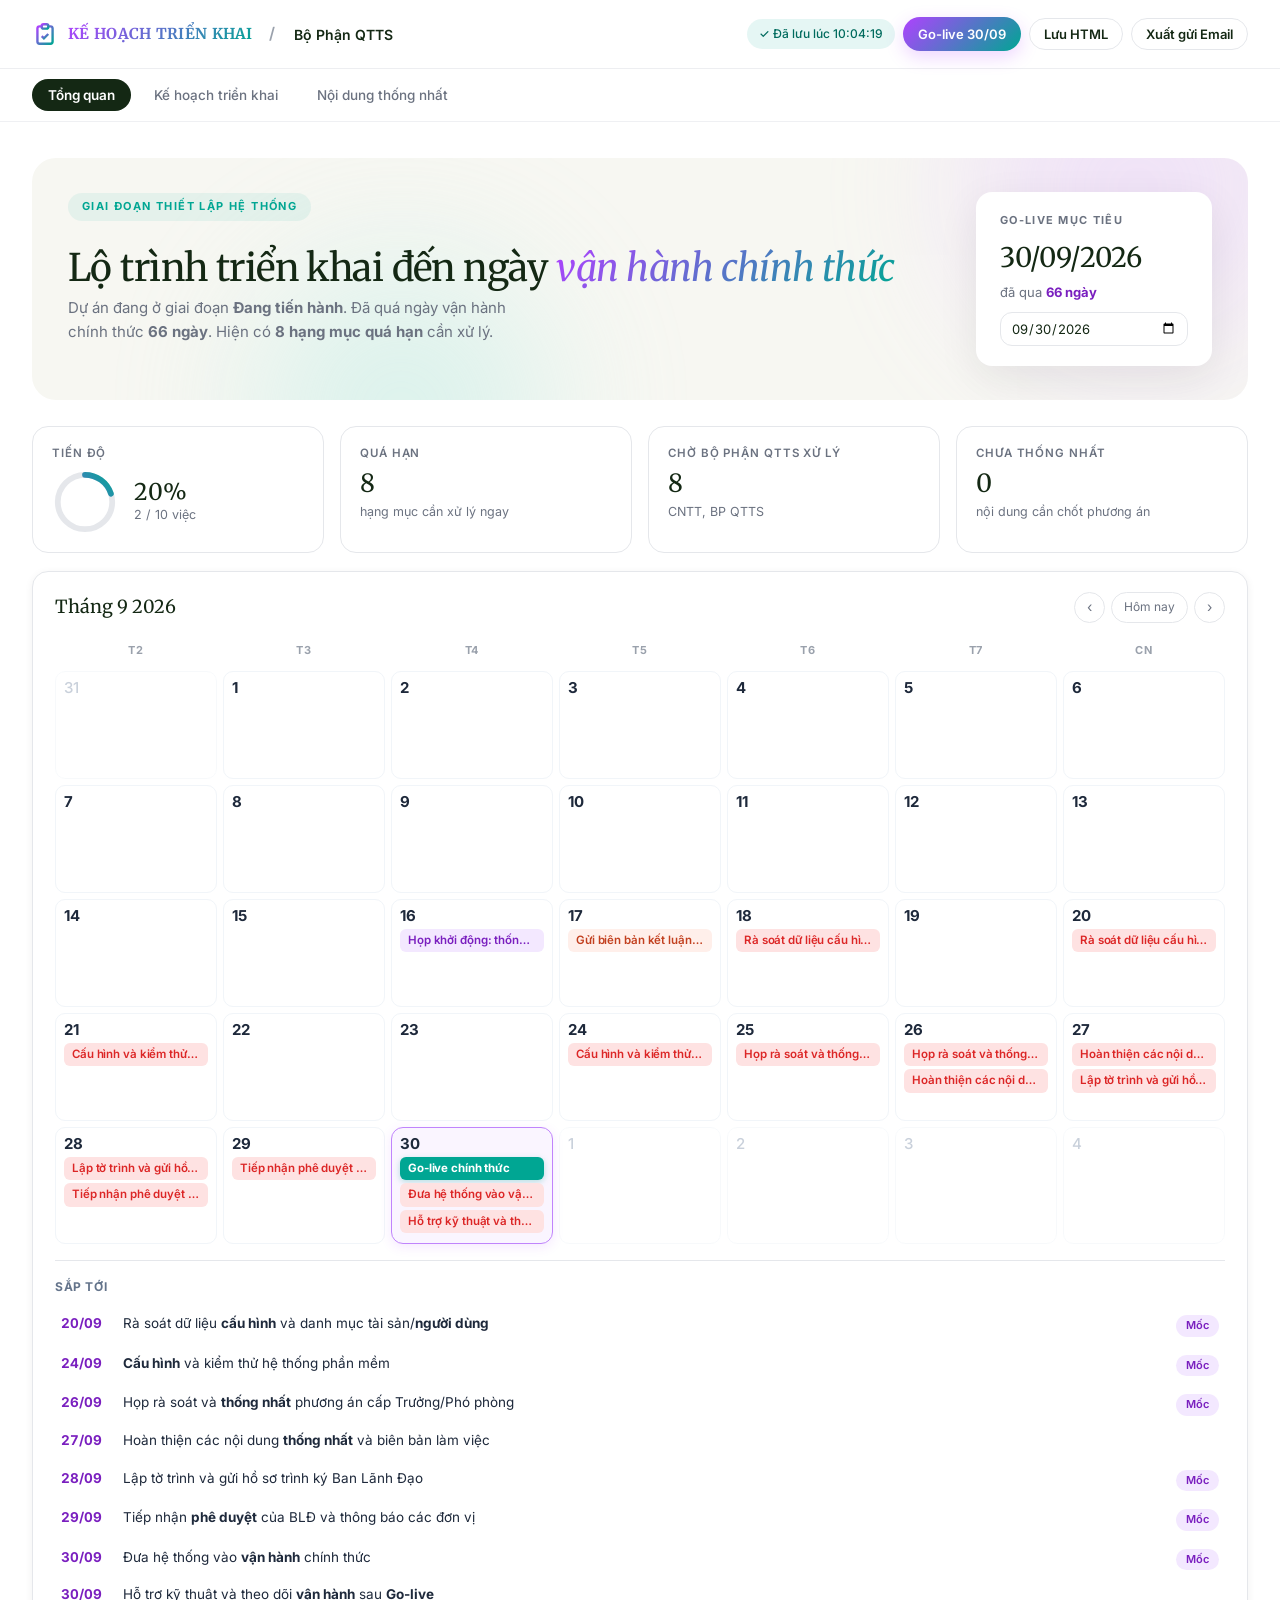
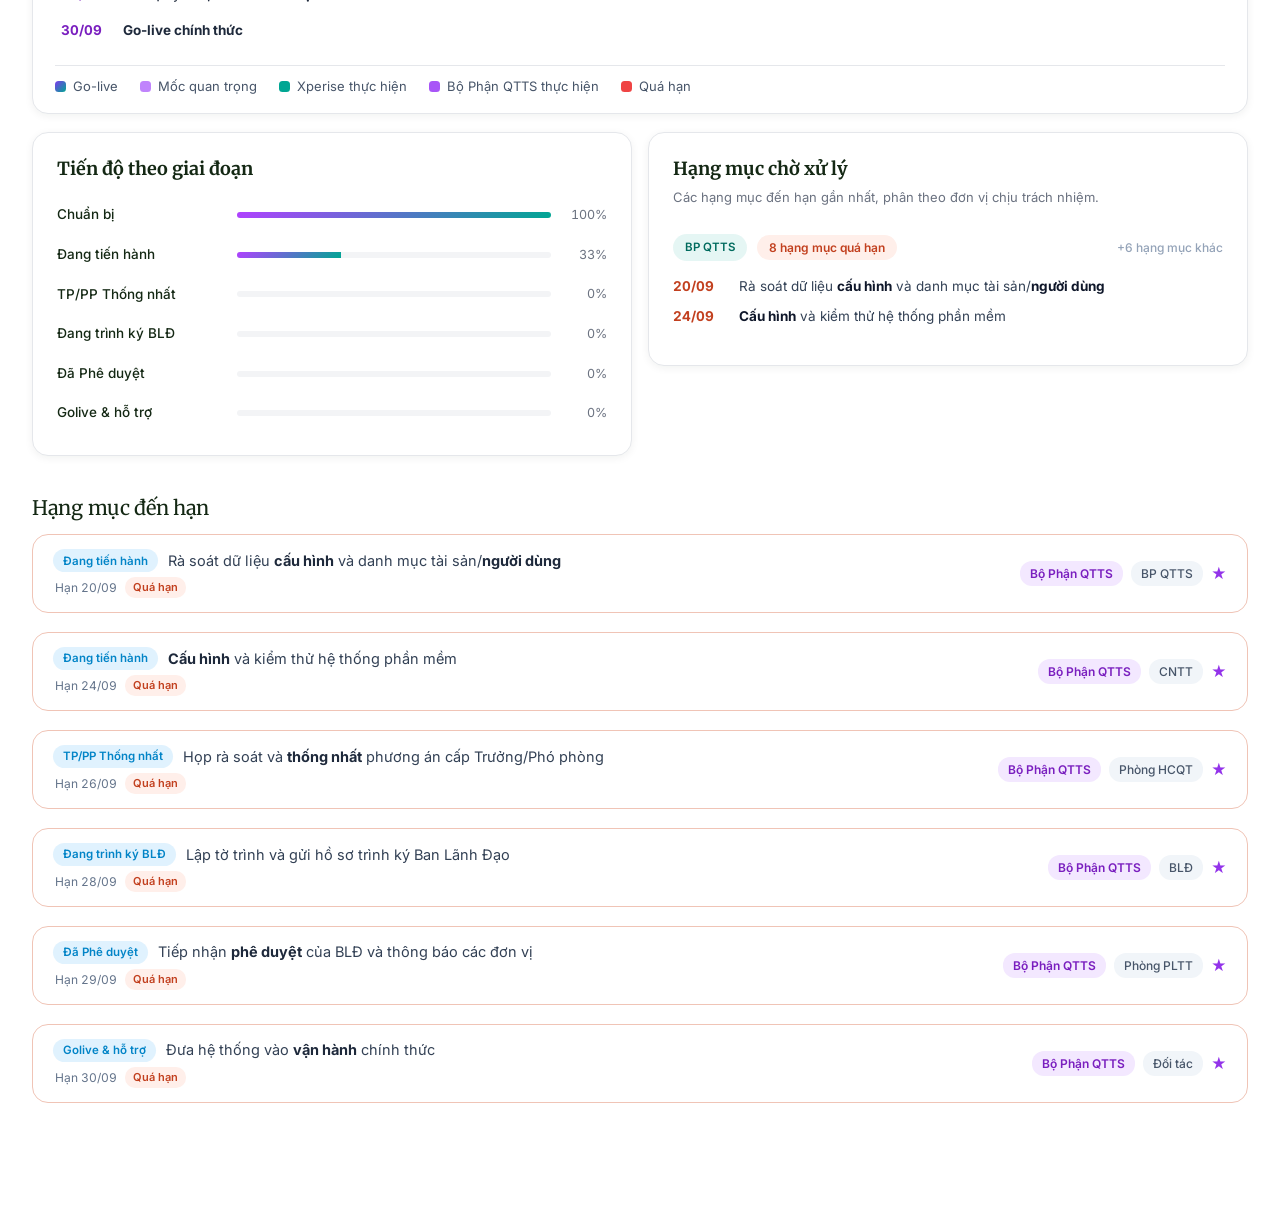
==== commit a26d5019: "Dong bo mau sac don vi phu trach theo dung lo trinh va sua loi rot dong" ====
--- a/PhanMemKeHoach_Offline.html
+++ b/PhanMemKeHoach_Offline.html
@@ -198,16 +198,17 @@
 .cal-more{font-family:var(--font-b);font-size:11px;font-weight:500;color:#64748B;padding:2px 4px;margin-top:3px;cursor:pointer;display:inline-block;border-radius:4px;transition:color .15s}
 .cal-more:hover{color:var(--purple-dark);text-decoration:underline}
 
-/* Legend items matching colors */
-.lg-live{background:linear-gradient(135deg,#6366F1 0%,#06B6D4 100%)!important}
-.lg-ms{background:#C4B5FD!important}
-.lg-xp{background:#7CD4C7!important}
-.lg-cl{background:#FBBF24!important}
-.lg-late{background:#C2401F!important}
-.cal-legend{display:flex;align-items:center;gap:24px;flex-wrap:wrap;font-family:var(--font-b);
+/* Legend items matching colors of responsible units in the roadmap */
+.lg-live{background:linear-gradient(135deg,#7C3AED 0%,#00A693 100%)!important}
+.lg-ms{background:#C084FC!important}
+.lg-xp{background:#00A693!important}
+.lg-cl{background:#A855F7!important}
+.lg-late{background:#EF4444!important}
+.cal-legend{display:flex;align-items:center;gap:22px;flex-wrap:wrap;font-family:var(--font-b);
   font-size:13px;color:#475569;margin-top:16px;padding-top:14px;border-top:1px solid var(--bd)}
-.cal-legend span{display:inline-flex;align-items:center;gap:7px;white-space:nowrap;flex-shrink:0}
-.cal-legend i{width:10px;height:10px;border-radius:3px;display:inline-block;flex-shrink:0}
+.cal-leg-item{display:inline-flex;align-items:center;gap:7px;white-space:nowrap;flex-shrink:0}
+.cal-leg-item i{width:11px;height:11px;border-radius:3.5px;display:inline-block;flex-shrink:0}
+.cal-leg-item .leg-txt{display:inline-block;white-space:nowrap;line-height:1}
 
 /* Sắp tới (Upcoming Calendar List) */
 .cal-list{margin-top:16px;padding-top:16px;border-top:1px solid var(--bd)}
@@ -805,11 +806,11 @@
     <div class="cal-grid" id="calGrid"></div>
     <div class="cal-list" id="calList"></div>
     <div class="cal-legend" id="calLegend">
-      <span><i class="lg-live"></i>Go-live</span>
-      <span><i class="lg-ms"></i>Mốc quan trọng</span>
-      <span><i class="lg-xp"></i>Xperise thực hiện</span>
-      <span><i class="lg-cl" id="lgClName">Nam Á Bank thực hiện</i></span>
-      <span><i class="lg-late"></i>Quá hạn</span>
+      <span class="cal-leg-item"><i class="lg-live"></i><span class="leg-txt">Go-live</span></span>
+      <span class="cal-leg-item"><i class="lg-ms"></i><span class="leg-txt">Mốc quan trọng</span></span>
+      <span class="cal-leg-item"><i class="lg-xp"></i><span class="leg-txt" id="lgXpName">Xperise thực hiện</span></span>
+      <span class="cal-leg-item"><i class="lg-cl"></i><span class="leg-txt" id="lgClName">Nam Á Bank thực hiện</span></span>
+      <span class="cal-leg-item"><i class="lg-late"></i><span class="leg-txt">Quá hạn</span></span>
     </div>
   </div>
 
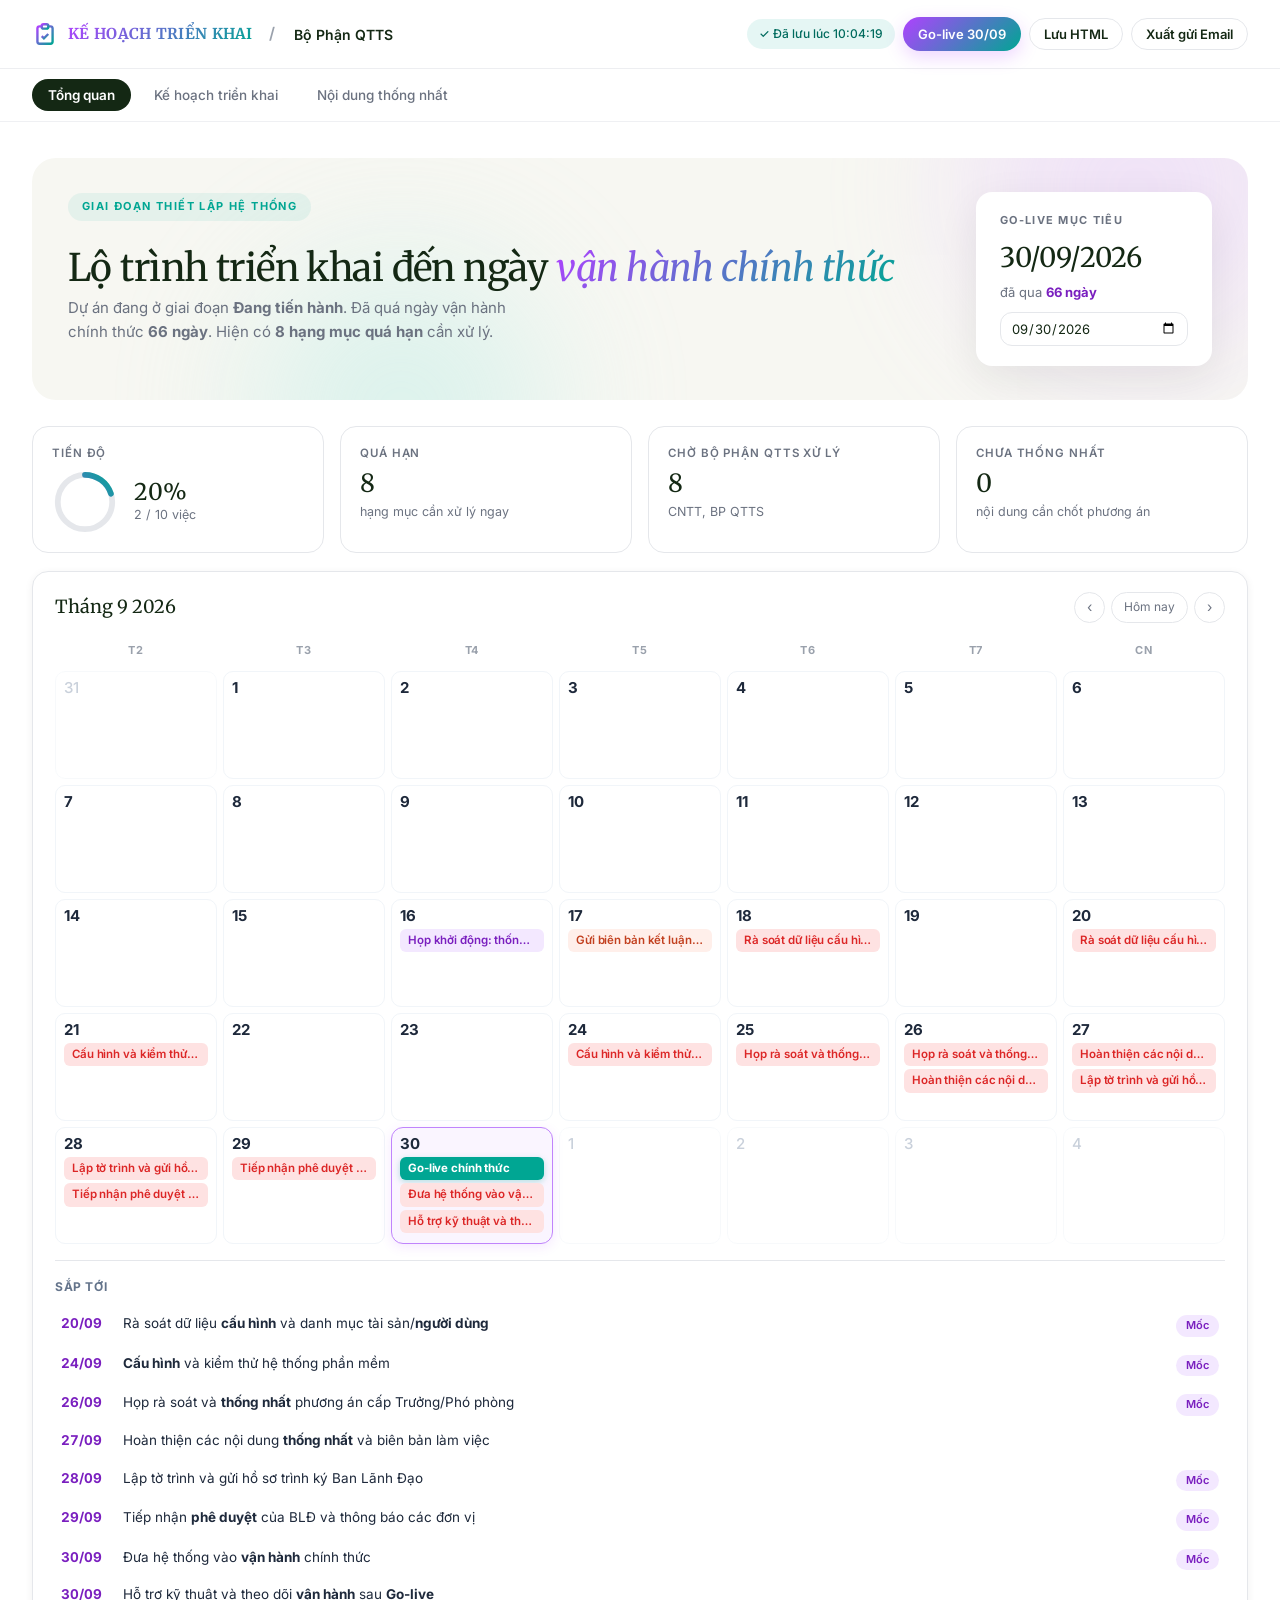
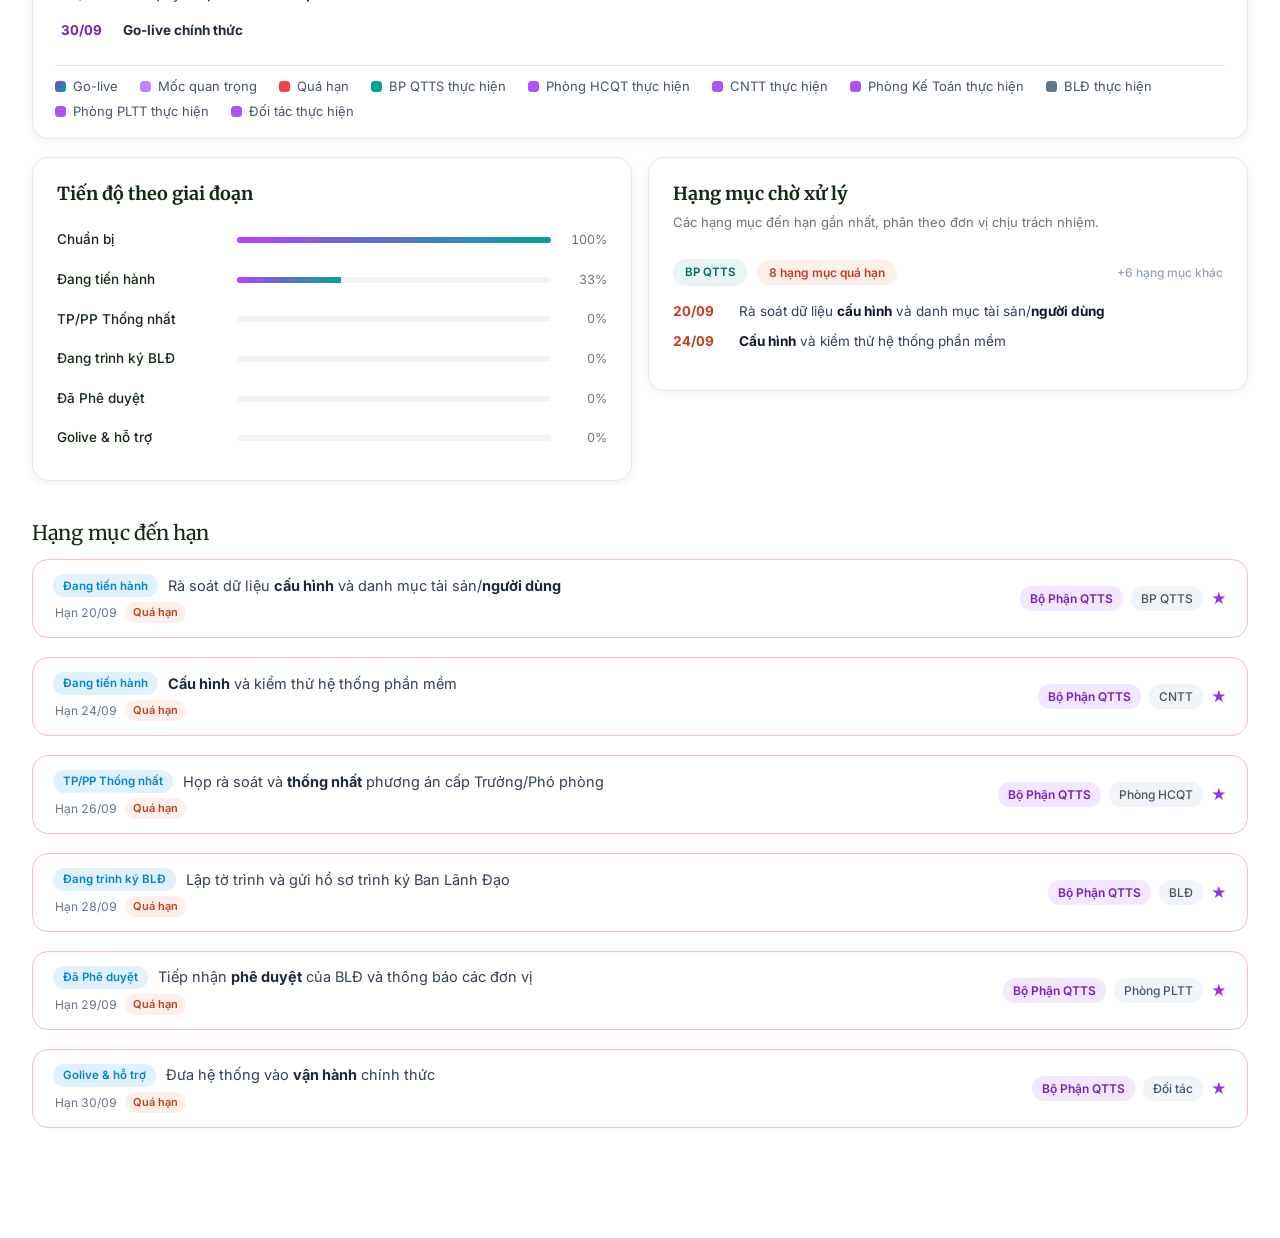
==== commit 2c77df73: "Chinh thu tu ghi chu duoi lich: Go-live, Moc quan trong, Qua han, Don vi chu tri, Don vi phoi hop" ====
--- a/PhanMemKeHoach_Offline.html
+++ b/PhanMemKeHoach_Offline.html
@@ -201,10 +201,11 @@
 /* Legend items matching colors of responsible units in the roadmap */
 .lg-live{background:linear-gradient(135deg,#7C3AED 0%,#00A693 100%)!important}
 .lg-ms{background:#C084FC!important}
+.lg-late{background:#EF4444!important}
 .lg-xp{background:#00A693!important}
 .lg-cl{background:#A855F7!important}
-.lg-late{background:#EF4444!important}
-.cal-legend{display:flex;align-items:center;gap:22px;flex-wrap:wrap;font-family:var(--font-b);
+.lg-bo{background:#64748B!important}
+.cal-legend{display:flex;align-items:center;gap:12px 22px;flex-wrap:wrap;font-family:var(--font-b);
   font-size:13px;color:#475569;margin-top:16px;padding-top:14px;border-top:1px solid var(--bd)}
 .cal-leg-item{display:inline-flex;align-items:center;gap:7px;white-space:nowrap;flex-shrink:0}
 .cal-leg-item i{width:11px;height:11px;border-radius:3.5px;display:inline-block;flex-shrink:0}
@@ -808,9 +809,8 @@
     <div class="cal-legend" id="calLegend">
       <span class="cal-leg-item"><i class="lg-live"></i><span class="leg-txt">Go-live</span></span>
       <span class="cal-leg-item"><i class="lg-ms"></i><span class="leg-txt">Mốc quan trọng</span></span>
-      <span class="cal-leg-item"><i class="lg-xp"></i><span class="leg-txt" id="lgXpName">Xperise thực hiện</span></span>
-      <span class="cal-leg-item"><i class="lg-cl"></i><span class="leg-txt" id="lgClName">Nam Á Bank thực hiện</span></span>
       <span class="cal-leg-item"><i class="lg-late"></i><span class="leg-txt">Quá hạn</span></span>
+      <span class="cal-leg-item"><i class="lg-xp"></i><span class="leg-txt">BP QTTS thực hiện</span></span>
     </div>
   </div>
 
@@ -1492,6 +1492,7 @@
 
   var gv=$("#gvInput")?$("#gvInput").value:"";
   var tdStr=iso(today());
+  var monthTasks=[];
 
   for(var day=1;day<=daysIn;day++){
     var cur=new Date(y,m,day);
@@ -1509,6 +1510,7 @@
       var matchRange = (t.open === "from" && t.st <= ds);
       if(matchDue || matchSt || matchRange){
         onThisDay.push(t);
+        if(monthTasks.indexOf(t) === -1) monthTasks.push(t);
       }
     });
 
@@ -1549,14 +1551,6 @@
     g.appendChild(c2);
   }
 
-  // Dynamic client name in legend
-  var lgClName = $("#lgClName");
-  if(lgClName){
-    var clientInput = $("[data-k='client']");
-    var cName = (clientInput && clientInput.value ? clientInput.value.trim() : "") || "Nam Á Bank";
-    lgClName.textContent = cName + " thực hiện";
-  }
-
   // Sắp tới (Upcoming schedule list under calendar)
   var list = $("#calList");
   if(list){
@@ -1638,6 +1632,63 @@
         list.appendChild(row);
       });
     }
+  }
+
+  // Dynamic legend: 1. Go-live -> 2. Mốc quan trọng -> 3. Quá hạn -> 4. Đơn vị chủ trì có tên trong lịch -> 5. Đơn vị phối hợp có tên trong lịch
+  var calLeg = $("#calLegend");
+  if(calLeg){
+    calLeg.innerHTML = "";
+
+    function addLegItem(iconCls, labelText){
+      var sp = el("span", {class: "cal-leg-item"});
+      var icon = el("i", {class: iconCls});
+      var txt = el("span", {class: "leg-txt"}, labelText);
+      sp.appendChild(icon);
+      sp.appendChild(txt);
+      calLeg.appendChild(sp);
+    }
+
+    // 1. Go-live
+    addLegItem("lg-live", "Go-live");
+
+    // 2. Mốc quan trọng
+    addLegItem("lg-ms", "Mốc quan trọng");
+
+    // 3. Quá hạn
+    addLegItem("lg-late", "Quá hạn");
+
+    // 4. Các đơn vị chủ trì mà có tên trong lịch
+    var hostUnits = [];
+    monthTasks.forEach(function(t){
+      var u = "";
+      if(t.side && (t.side.indexOf("QTTS") >= 0 || t.side.indexOf("HCQT") >= 0)){
+        u = "BP QTTS";
+      } else if(t.side){
+        u = t.side.trim();
+      }
+      if(u && hostUnits.indexOf(u) === -1){
+        hostUnits.push(u);
+      }
+    });
+    if(hostUnits.length === 0){
+      hostUnits.push("BP QTTS");
+    }
+    hostUnits.forEach(function(u){
+      addLegItem("lg-xp", u + " thực hiện");
+    });
+
+    // 5. Các Đơn vị phối hợp mà có tên trong lịch
+    var coopUnits = [];
+    monthTasks.forEach(function(t){
+      var d = (t.dept && t.dept !== "—") ? t.dept.trim() : "";
+      if(d && d !== "BP QTTS" && hostUnits.indexOf(d) === -1 && coopUnits.indexOf(d) === -1){
+        coopUnits.push(d);
+      }
+    });
+    coopUnits.forEach(function(u){
+      var cls = (u === "BLĐ") ? "lg-bo" : "lg-cl";
+      addLegItem(cls, u + " thực hiện");
+    });
   }
 }
 
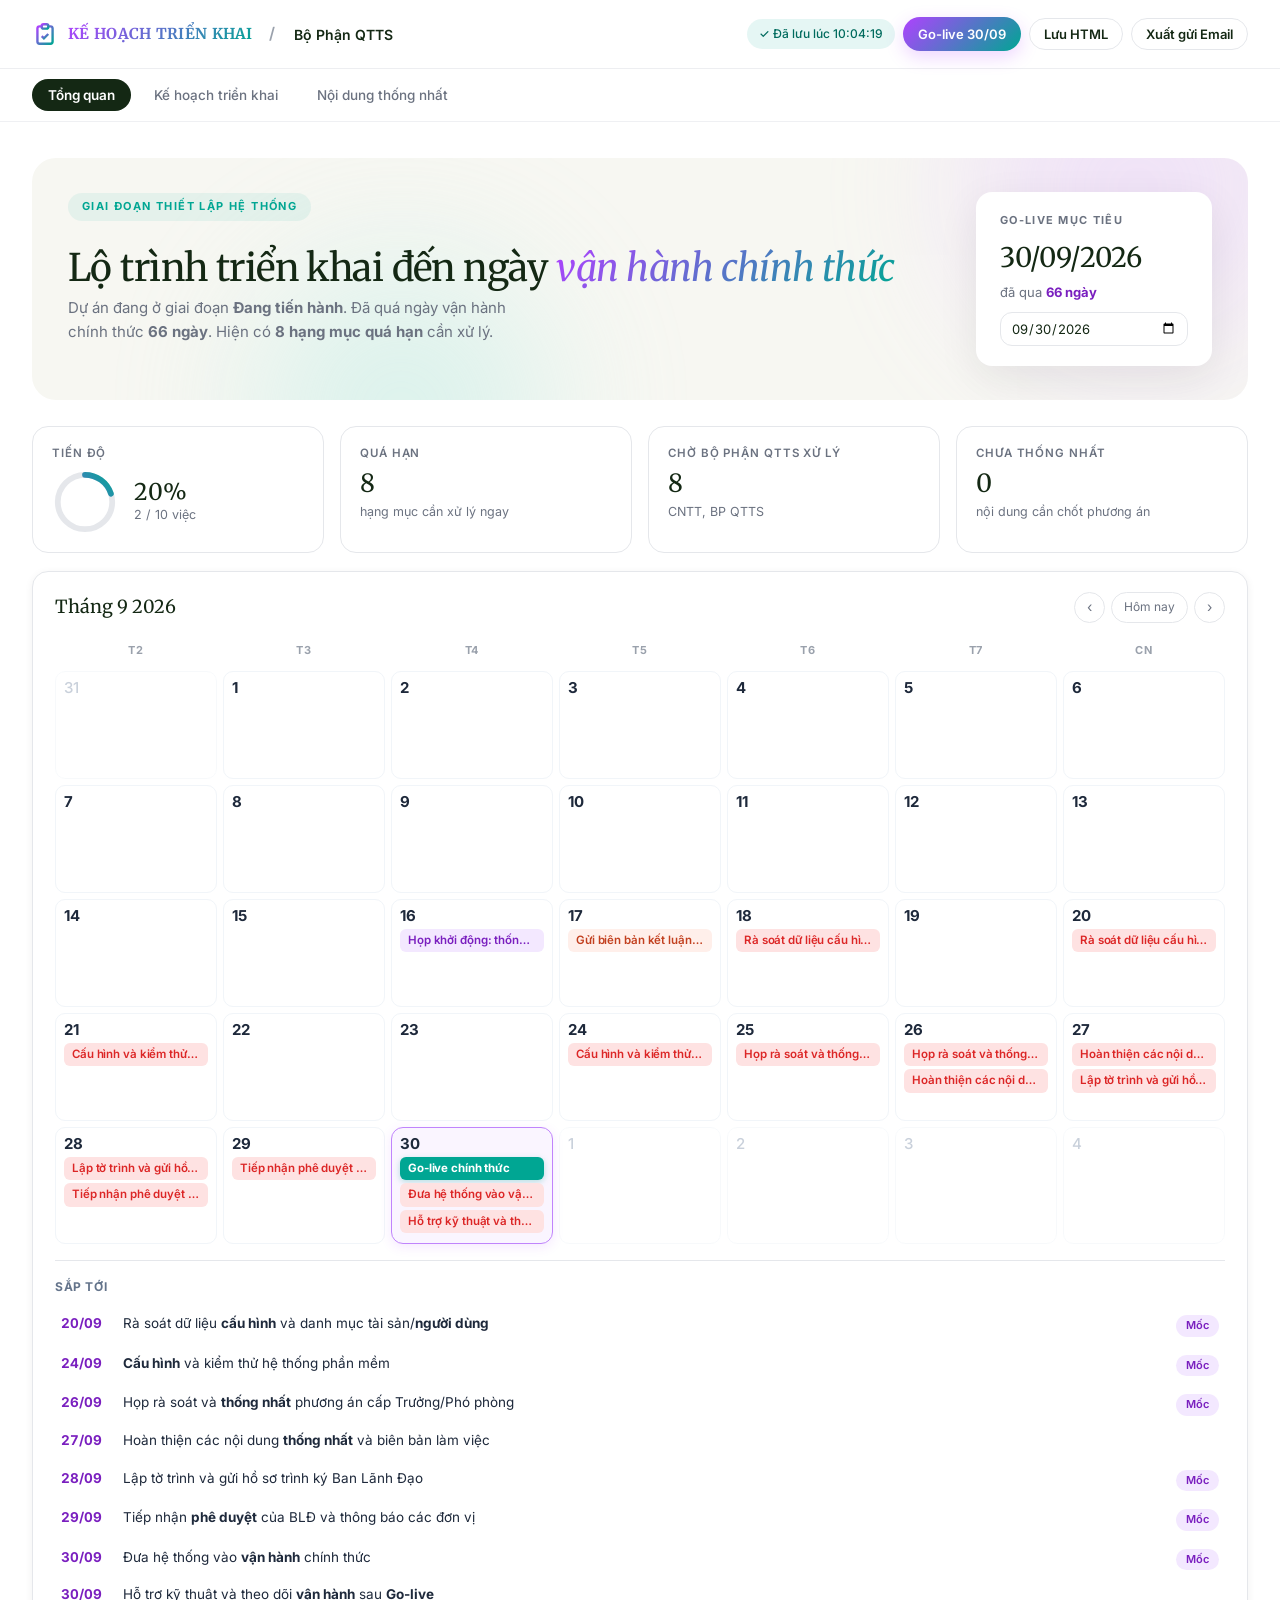
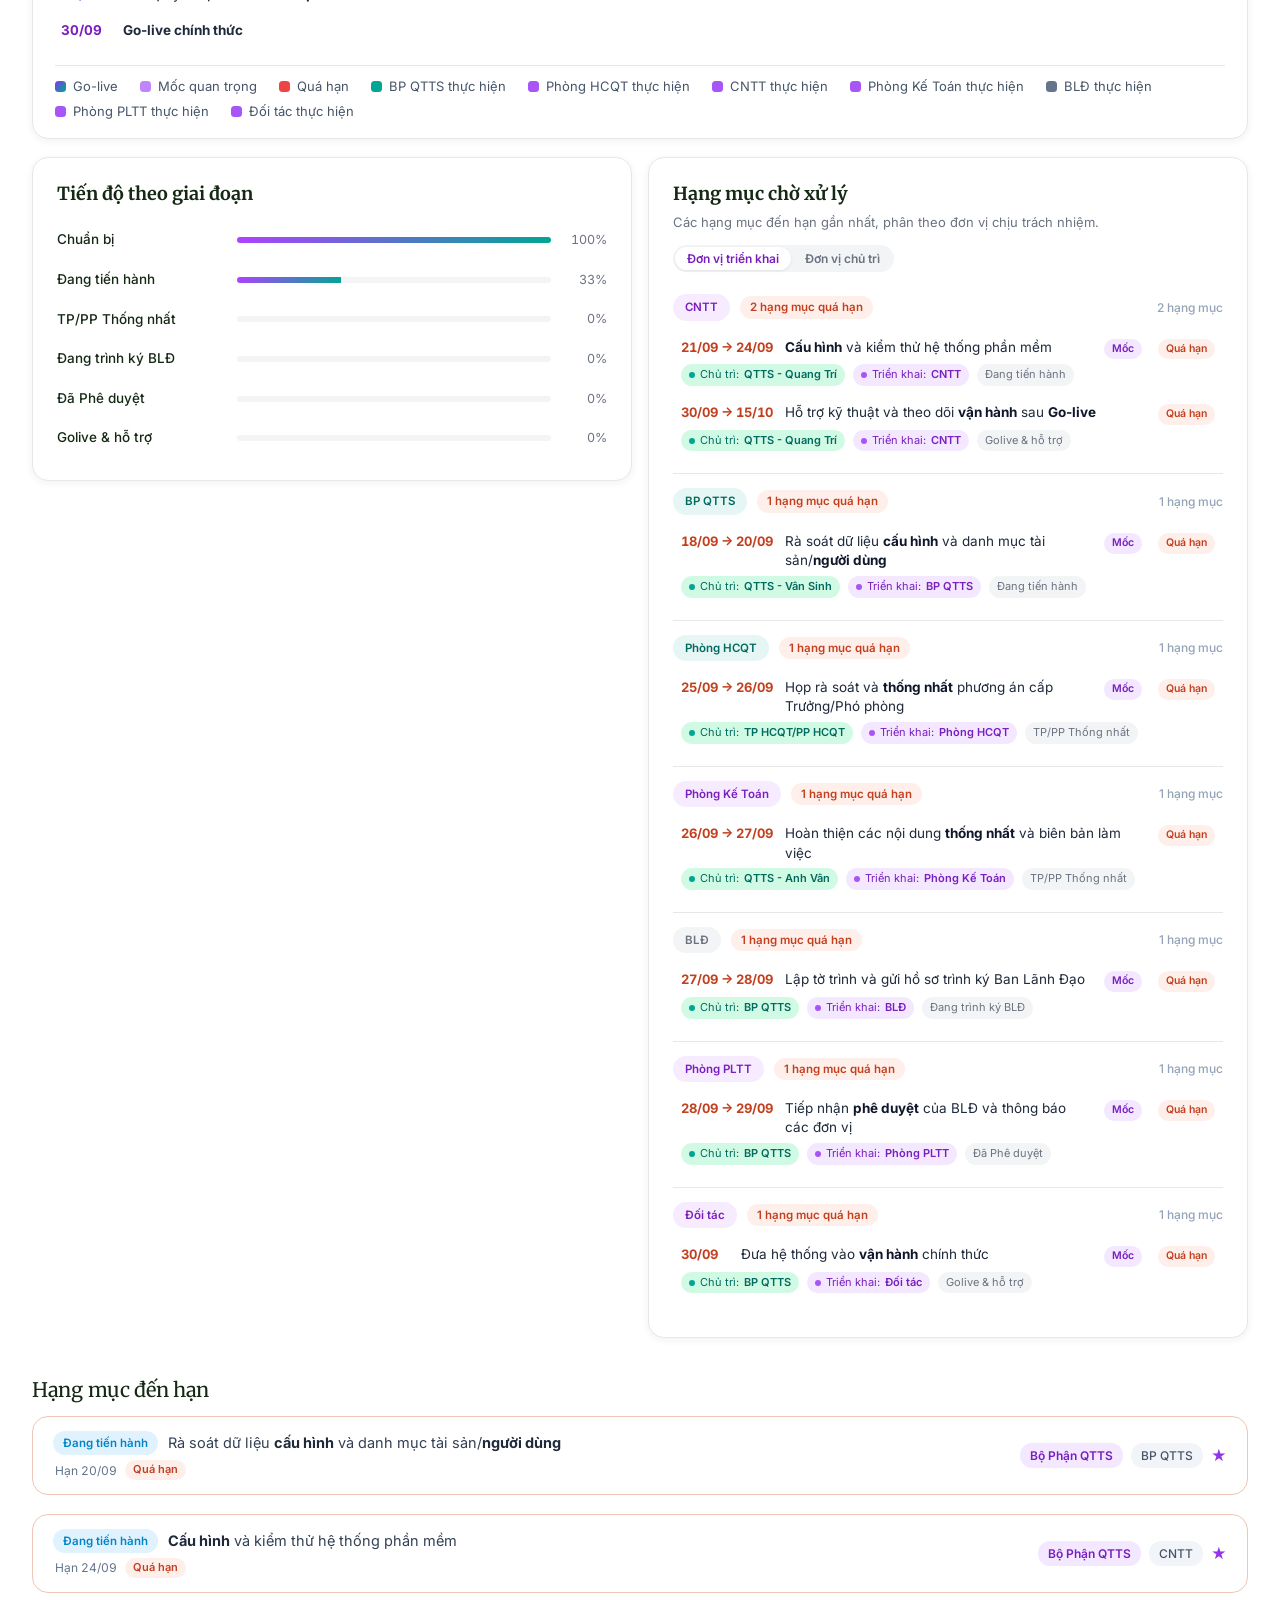
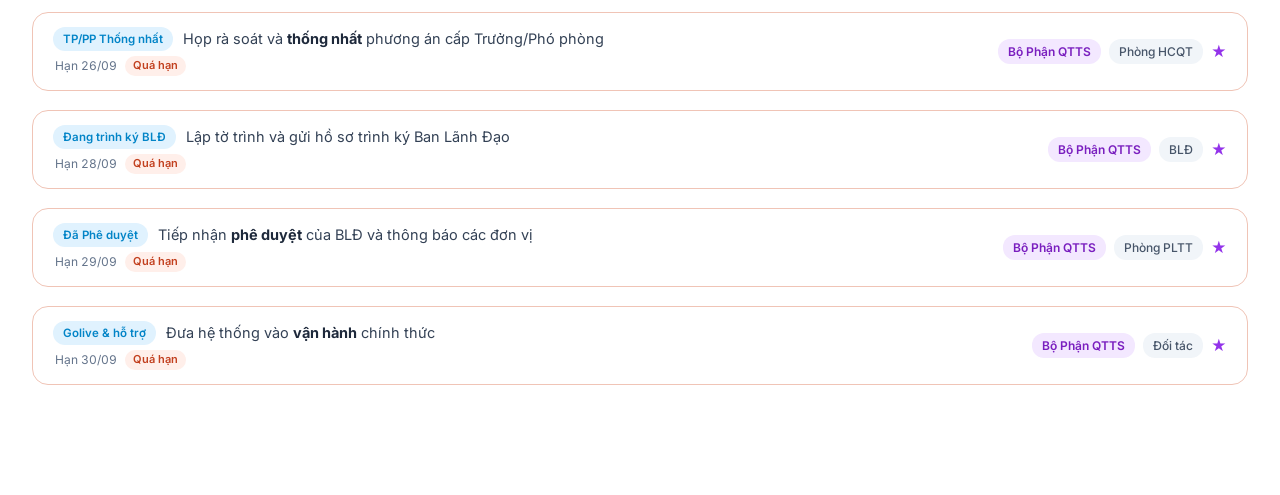
==== commit 82364d22: "Cap nhat Hang muc cho xu ly: phan nhom theo Don vi trien khai / Don vi chu tri, hien thi day du ngay" ====
--- a/PhanMemKeHoach_Offline.html
+++ b/PhanMemKeHoach_Offline.html
@@ -311,17 +311,35 @@
 .search-box input{border:none;outline:none;background:transparent;font-family:var(--font-b);font-size:13px;padding:6px 0;width:180px;color:var(--ink)}
 .search-box svg{width:14px;height:14px;color:var(--gray-400)}
 
-/* Hạng mục chờ xử lý (matching user sample image) */
-.dept-group-wrap{padding:12px 0;border-bottom:1px solid var(--bd)}
-.dept-group-hd{display:flex;align-items:center;gap:10px;margin-bottom:10px;flex-wrap:wrap}
-.pill-overdue{display:inline-flex;align-items:center;font-family:var(--font-b);font-size:12px;font-weight:600;padding:3px 12px;border-radius:var(--pill);background:#FFEFEA;color:#C2401F}
+/* Hạng mục chờ xử lý (phân theo Đơn vị triển khai & Đơn vị chủ trì) */
+.bydept-toggle{display:inline-flex;align-items:center;background:var(--gray-100);border-radius:var(--pill);padding:2px;gap:2px}
+.bydept-btn{font-family:var(--font-b);font-size:12px;font-weight:600;padding:4px 12px;border-radius:var(--pill);
+  border:none;background:transparent;color:var(--gray-500);cursor:pointer;transition:background .15s,color .15s,box-shadow .15s}
+.bydept-btn:hover{color:var(--ink)}
+.bydept-btn.on{background:#fff;color:var(--purple-dark);box-shadow:0 1px 3px rgba(0,0,0,.08)}
+
+.dept-group-wrap{padding:14px 0;border-bottom:1px solid var(--bd)}
+.dept-group-hd{display:flex;align-items:center;gap:10px;margin-bottom:8px;flex-wrap:wrap}
+.pill-overdue{display:inline-flex;align-items:center;font-family:var(--font-b);font-size:11.5px;font-weight:600;padding:2px 10px;border-radius:var(--pill);background:#FFEFEA;color:#C2401F}
 .dept-more-cnt{margin-left:auto;font-family:var(--font-b);font-size:12px;font-weight:500;color:#94A3B8;white-space:nowrap}
-.dept-task-row{display:flex;align-items:baseline;gap:14px;padding:5px 0;cursor:pointer;transition:opacity .15s ease}
-.dept-task-row:hover .dept-nm{color:var(--ink);text-decoration:underline}
-.dept-dt{flex:0 0 52px;font-family:var(--font-b);font-size:13.5px;font-weight:700;color:#7A1FBF;font-variant-numeric:tabular-nums;line-height:1.4}
+
+.dept-task-row{padding:8px 8px;border-radius:8px;cursor:pointer;transition:background .15s ease}
+.dept-task-row:hover{background:rgba(243,232,255,.35)}
+.dept-task-top{display:flex;align-items:baseline;gap:12px;flex-wrap:wrap}
+.dept-dt{min-width:48px;font-family:var(--font-b);font-size:13px;font-weight:700;color:#7A1FBF;font-variant-numeric:tabular-nums;white-space:nowrap;flex-shrink:0}
 .dept-dt.late{color:#C2401F!important}
-.dept-nm{flex:1;font-family:var(--font-b);font-size:13.5px;color:#334155;line-height:1.5}
+.dept-nm{flex:1;font-family:var(--font-b);font-size:13.5px;color:#1E293B;line-height:1.45;min-width:180px}
 .dept-nm b{font-weight:700;color:#0F172A}
+
+.dept-task-meta{display:flex;align-items:center;gap:8px;margin-top:5px;flex-wrap:wrap}
+.dept-chip{display:inline-flex;align-items:center;gap:5px;font-family:var(--font-b);font-size:11px;padding:2px 8px;border-radius:var(--pill);white-space:nowrap}
+.dept-chip b{font-weight:600}
+.dept-chip.chip-side{background:#D1FAE5;color:#006B5E}
+.dept-chip.chip-dept{background:#F3E8FF;color:#7A1FBF}
+.dept-chip.chip-ph{background:var(--gray-100);color:var(--gray-500)}
+.dept-chip i{width:6px;height:6px;border-radius:50%;display:inline-block}
+.dept-chip .dot-xp{background:#00A693}
+.dept-chip .dot-cl{background:#A855F7}
 
 /* docs */
 .doc{background:var(--white);border:1px solid var(--bd);border-radius:var(--r-md);padding:19px 21px;
@@ -820,8 +838,16 @@
       <div id="phases"></div>
     </div>
     <div class="card">
-      <h4 style="font-family:var(--font-d);font-size:18px;margin-bottom:4px">Hạng mục chờ xử lý</h4>
-      <p style="font-size:13px;color:var(--gray-500);margin-bottom:14px">Các hạng mục đến hạn gần nhất, phân theo đơn vị chịu trách nhiệm.</p>
+      <div style="display:flex;align-items:flex-start;justify-content:space-between;gap:12px;margin-bottom:8px;flex-wrap:wrap">
+        <div>
+          <h4 style="font-family:var(--font-d);font-size:18px;margin-bottom:4px">Hạng mục chờ xử lý</h4>
+          <p style="font-size:13px;color:var(--gray-500);margin-bottom:0">Các hạng mục đến hạn gần nhất, phân theo đơn vị chịu trách nhiệm.</p>
+        </div>
+        <div class="bydept-toggle" id="byDeptToggle" role="group" aria-label="Chế độ phân nhóm">
+          <button type="button" class="bydept-btn on" id="btnModeDeploy" data-mode="deploy">Đơn vị triển khai</button>
+          <button type="button" class="bydept-btn" id="btnModeLead" data-mode="lead">Đơn vị chủ trì</button>
+        </div>
+      </div>
       <div id="byDept"></div>
     </div>
   </div>
@@ -1333,66 +1359,7 @@
   }
 
   // waiting on whom (Hạng mục chờ xử lý)
-  var bd=$("#byDept");
-  if(bd){
-    bd.innerHTML="";
-    var groups={};
-    tasks.filter(function(t){return t.stt!=="Hoàn thành"}).forEach(function(t){
-      var k = (t.side && (t.side.indexOf("QTTS")>=0 || t.side.indexOf("HCQT")>=0)) ? "BP QTTS" :
-              (t.side==="BLĐ" ? "BLĐ" :
-              (t.dept && t.dept!=="—" ? t.dept : (t.side || "Khác")));
-      (groups[k]=groups[k]||[]).push(t);
-    });
-    var keys=Object.keys(groups).sort(function(a,b){
-      var la=groups[a].filter(isLate).length,lb=groups[b].filter(isLate).length;
-      if(la!==lb)return lb-la;
-      var da=groups[a].filter(function(t){return t.due})[0];
-      var db=groups[b].filter(function(t){return t.due})[0];
-      return (da&&da.due||"9")<(db&&db.due||"9")?-1:1;
-    });
-    if(!keys.length)bd.appendChild(el("div",{class:"empty",style:"padding:14px"},"Không còn hạng mục tồn đọng."));
-    keys.forEach(function(k, ki){
-      var g=groups[k].slice().sort(function(a,b){
-        var la=isLate(a), lb=isLate(b);
-        if(la!==lb) return la ? -1 : 1;
-        return (a.due||"9")<(b.due||"9")?-1:1;
-      });
-      var lateCount = g.filter(isLate).length;
-      var isLast = (ki === keys.length - 1);
-      var wrap=el("div",{class:"dept-group-wrap",style:isLast?"border-bottom:none":""});
-      
-      // Header row with department pill, overdue pill and overflow count
-      var hd=el("div",{class:"dept-group-hd"});
-      var pillCls = (k==="BP QTTS"||k.indexOf("QTTS")>=0||k.indexOf("HCQT")>=0||k==="Xperise") ? "p-xp" : (k==="BLĐ"||k==="Hai bên" ? "p-bo" : "p-cl");
-      hd.appendChild(el("span",{class:"pill "+pillCls},k));
-      
-      if(lateCount > 0){
-        hd.appendChild(el("span",{class:"pill-overdue"},lateCount+" hạng mục quá hạn"));
-      }
-      
-      var shownCount = 2;
-      if(g.length > shownCount){
-        var moreSpan = el("span",{class:"dept-more-cnt"},"+"+(g.length - shownCount)+" hạng mục khác");
-        hd.appendChild(moreSpan);
-      }
-      wrap.appendChild(hd);
-      
-      // Task rows with date on left and bold keywords on right
-      g.slice(0, shownCount).forEach(function(t){
-        var r=el("div",{class:"dept-task-row"});
-        var dtSpan=el("span",{class:"dept-dt"+(isLate(t)?" late":"")}, t.due ? dmy(t.due) : "—");
-        r.appendChild(dtSpan);
-        
-        var nmSpan=el("span",{class:"dept-nm"});
-        nmSpan.innerHTML=kw(t.n || "(chưa đặt tên)");
-        r.appendChild(nmSpan);
-        
-        r.onclick=function(){ goTask(t.id); };
-        wrap.appendChild(r);
-      });
-      bd.appendChild(wrap);
-    });
-  }
+  renderByDept();
 
   // next up (Hạng mục đến hạn)
   var nu=$("#nextUp");
@@ -1414,6 +1381,163 @@
   }
 
   renderCal();
+}
+
+var byDeptMode = "deploy"; // "deploy": Đơn vị triển khai, "lead": Đơn vị chủ trì
+
+function renderByDept(){
+  var bd = $("#byDept");
+  if(!bd) return;
+  bd.innerHTML = "";
+
+  var uncompleted = tasks.filter(function(t){ return t.stt !== "Hoàn thành"; });
+  if(!uncompleted.length){
+    bd.appendChild(el("div", {class: "empty", style: "padding:18px"}, "Không còn hạng mục tồn đọng."));
+    return;
+  }
+
+  var groups = {};
+  uncompleted.forEach(function(t){
+    var k = "";
+    if(byDeptMode === "deploy"){
+      // Phân theo Đơn vị triển khai (ưu tiên t.dept nếu có, fallback về t.side)
+      if(t.dept && t.dept !== "—"){
+        k = t.dept.trim();
+      } else if(t.side && (t.side.indexOf("QTTS") >= 0 || t.side.indexOf("HCQT") >= 0)){
+        k = "BP QTTS";
+      } else if(t.side){
+        k = t.side.trim();
+      } else {
+        k = "Chưa phân đơn vị";
+      }
+    } else {
+      // Phân theo Đơn vị chủ trì
+      if(t.side){
+        k = t.side.trim();
+      } else {
+        k = "BP QTTS";
+      }
+    }
+    (groups[k] = groups[k] || []).push(t);
+  });
+
+  function groupEarliest(taskList){
+    var minDate = "9999-99-99";
+    var minStep = 999999;
+    taskList.forEach(function(t){
+      var d = t.st || t.due || "";
+      if(d && d < minDate) minDate = d;
+      var step = tasks.indexOf(t);
+      if(step < minStep) minStep = step;
+    });
+    return {date: minDate, step: minStep};
+  }
+
+  var keys = Object.keys(groups).sort(function(a, b){
+    var la = groups[a].filter(isLate).length, lb = groups[b].filter(isLate).length;
+    if(la !== lb) return lb - la; // Đơn vị có việc quá hạn lên trước
+    var ea = groupEarliest(groups[a]);
+    var eb = groupEarliest(groups[b]);
+    if(ea.date !== "9999-99-99" && eb.date !== "9999-99-99" && ea.date !== eb.date){
+      return ea.date < eb.date ? -1 : 1;
+    }
+    return ea.step - eb.step;
+  });
+
+  keys.forEach(function(k, ki){
+    var g = groups[k].slice().sort(function(a, b){
+      var la = isLate(a), lb = isLate(b);
+      if(la !== lb) return la ? -1 : 1;
+      var da = a.st || a.due || "9";
+      var db = b.st || b.due || "9";
+      if(da !== db) return da < db ? -1 : 1;
+      return tasks.indexOf(a) - tasks.indexOf(b);
+    });
+
+    var lateCount = g.filter(isLate).length;
+    var isLast = (ki === keys.length - 1);
+    var wrap = el("div", {class: "dept-group-wrap", style: isLast ? "border-bottom:none" : ""});
+
+    // Header row with department pill, overdue pill and task count
+    var hd = el("div", {class: "dept-group-hd"});
+    var pillCls = (k === "BP QTTS" || k.indexOf("QTTS") >= 0 || k.indexOf("HCQT") >= 0 || k === "Xperise") ? "p-xp" :
+                  (k === "BLĐ" || k === "Hai bên" ? "p-bo" : "p-cl");
+    hd.appendChild(el("span", {class: "pill " + pillCls}, k));
+
+    if(lateCount > 0){
+      hd.appendChild(el("span", {class: "pill-overdue"}, lateCount + " hạng mục quá hạn"));
+    }
+
+    var cntSpan = el("span", {class: "dept-more-cnt"}, g.length + " hạng mục");
+    hd.appendChild(cntSpan);
+    wrap.appendChild(hd);
+
+    // Task rows with date on left, bold task name, and chips for Đơn vị chủ trì & Đơn vị triển khai
+    g.forEach(function(t){
+      var late = isLate(t);
+      var r = el("div", {class: "dept-task-row", tabindex: "0", role: "button"});
+      r.title = "Nhấp để mở chi tiết công việc";
+
+      var topDiv = el("div", {class: "dept-task-top"});
+      var dateStr = isOpen(t) ? whenText(t) : (t.st && t.due && t.st !== t.due ? (dmy(t.st) + " → " + dmy(t.due)) : (t.due ? dmy(t.due) : (t.st ? dmy(t.st) : "—")));
+      var dtSpan = el("span", {class: "dept-dt" + (late ? " late" : "")}, dateStr);
+      topDiv.appendChild(dtSpan);
+
+      var nmSpan = el("span", {class: "dept-nm"});
+      nmSpan.innerHTML = kw(t.n || "(chưa đặt tên)");
+      topDiv.appendChild(nmSpan);
+
+      if(t.ms){
+        topDiv.appendChild(el("span", {class: "cal-pill-ms", style: "font-size:10.5px;padding:2px 8px;margin-left:auto"}, "Mốc"));
+      }
+      if(late){
+        topDiv.appendChild(el("span", {class: "pill-overdue", style: "font-size:10.5px;padding:2px 8px;margin-left:" + (t.ms ? "4px" : "auto")}, "Quá hạn"));
+      }
+      r.appendChild(topDiv);
+
+      // Meta row: Đơn vị chủ trì & Đơn vị triển khai theo lịch
+      var metaDiv = el("div", {class: "dept-task-meta"});
+      
+      var leadChip = el("span", {class: "dept-chip chip-side"});
+      leadChip.innerHTML = '<i class="dot-xp"></i>Chủ trì: <b>' + esc(t.side || "BP QTTS") + '</b>';
+      metaDiv.appendChild(leadChip);
+
+      var deployName = (t.dept && t.dept !== "—") ? t.dept : (t.side || "BP QTTS");
+      var deployChip = el("span", {class: "dept-chip chip-dept"});
+      deployChip.innerHTML = '<i class="dot-cl"></i>Triển khai: <b>' + esc(deployName) + '</b>';
+      metaDiv.appendChild(deployChip);
+
+      if(t.ph){
+        var phChip = el("span", {class: "dept-chip chip-ph"}, t.ph);
+        metaDiv.appendChild(phChip);
+      }
+      r.appendChild(metaDiv);
+
+      r.onclick = function(){ goTask(t.id); };
+      r.onkeydown = function(e){ if(e.key === "Enter" || e.key === " "){ e.preventDefault(); goTask(t.id); } };
+      wrap.appendChild(r);
+    });
+
+    bd.appendChild(wrap);
+  });
+}
+
+// Wire byDept toggle buttons
+var btnModeDeploy = $("#btnModeDeploy");
+var btnModeLead = $("#btnModeLead");
+if(btnModeDeploy && btnModeLead){
+  btnModeDeploy.onclick = function(){
+    byDeptMode = "deploy";
+    btnModeDeploy.classList.add("on");
+    btnModeLead.classList.remove("on");
+    renderByDept();
+  };
+  btnModeLead.onclick = function(){
+    byDeptMode = "lead";
+    btnModeLead.classList.add("on");
+    btnModeDeploy.classList.remove("on");
+    renderByDept();
+  };
 }
 
 function renderNextUpCard(t){
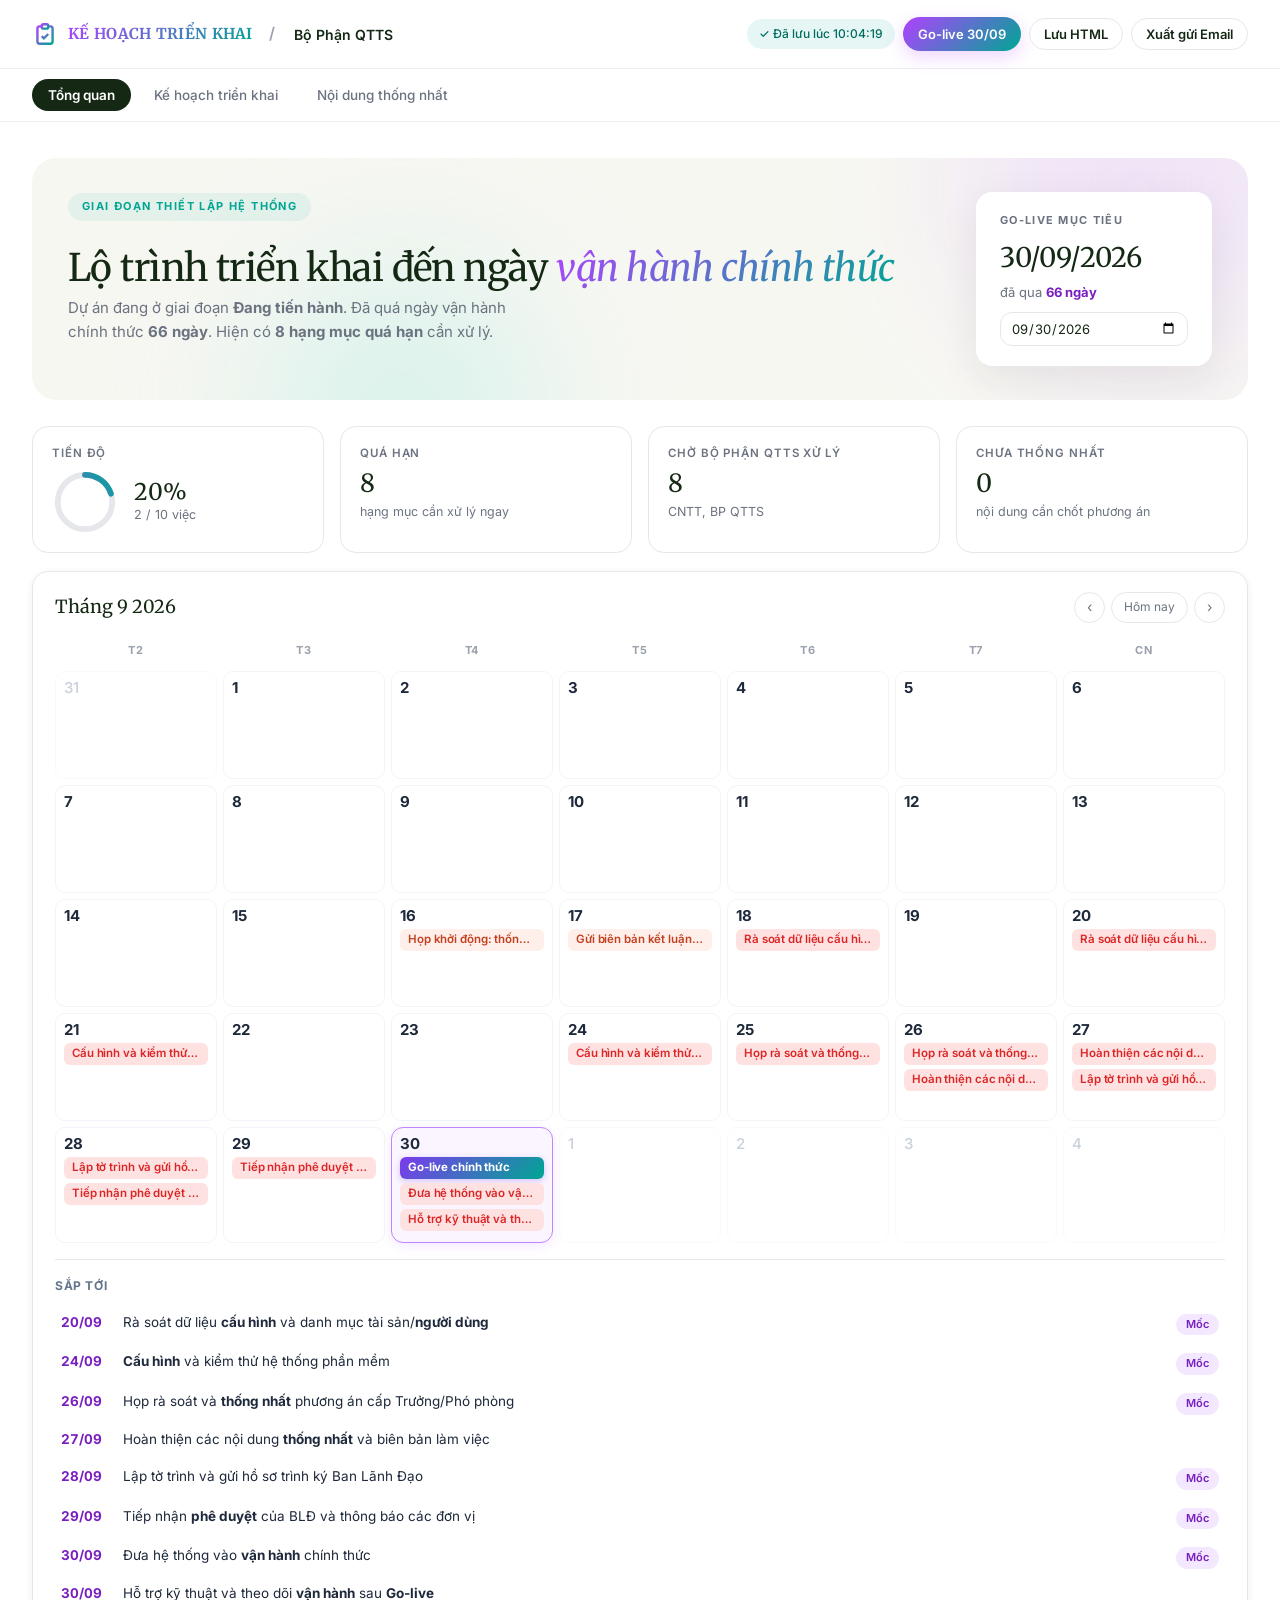
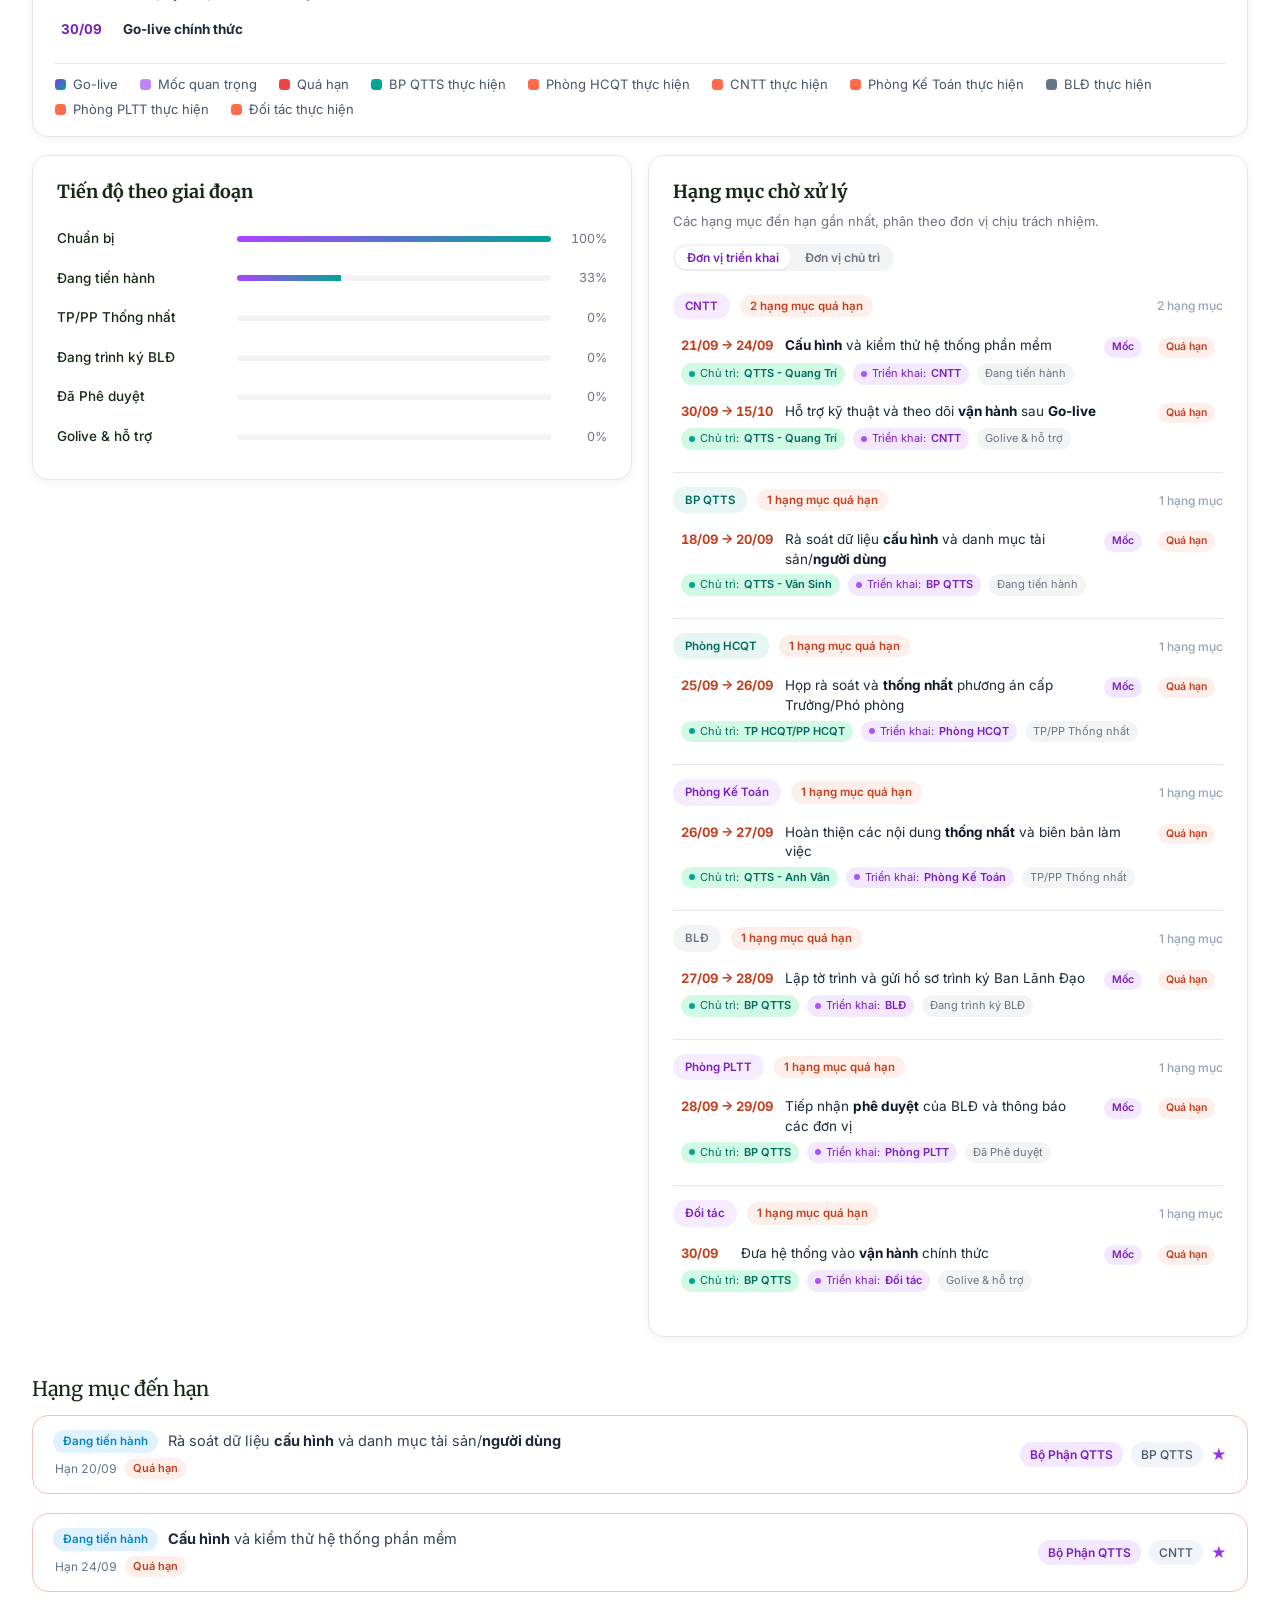
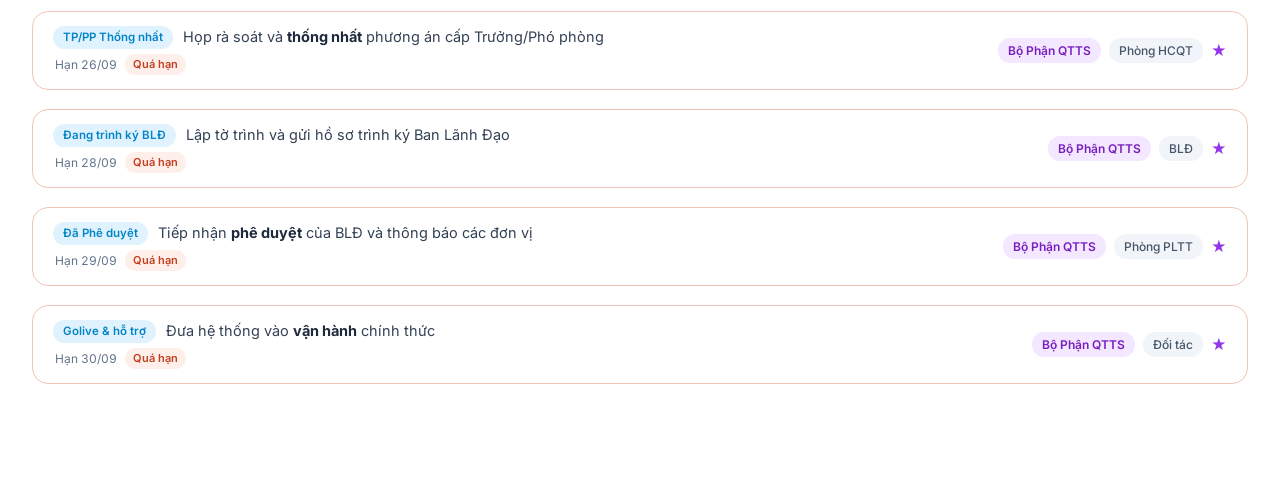
==== commit 584cf043: "Trang tri cac note trong lich theo dung hinh mau" ====
--- a/PhanMemKeHoach_Offline.html
+++ b/PhanMemKeHoach_Offline.html
@@ -165,26 +165,26 @@
 
 /* Note chip styles & typography matching sample image */
 .cal-ch,.cal-pill{display:block;width:100%;text-align:left;border:none;font-family:var(--font-b);
- font-size:11.5px;font-weight:600;line-height:1.35;letter-spacing:-0.01em;padding:4px 8px;border-radius:6px;margin-bottom:3px;
+ font-size:11.5px;font-weight:600;line-height:1.35;letter-spacing:-0.01em;padding:3.5px 8px;border-radius:6px;margin-bottom:3.5px;
  white-space:nowrap;overflow:hidden;text-overflow:ellipsis;cursor:pointer;box-sizing:border-box;
- transition:transform .15s ease,box-shadow .15s ease,background-color .15s ease;-webkit-font-smoothing:antialiased}
+ transition:transform .15s ease,box-shadow .15s ease,background-color .15s ease,filter .15s ease;-webkit-font-smoothing:antialiased}
 .cal-ch:hover,.cal-pill:hover{transform:translateY(-1px);box-shadow:0 2px 6px rgba(0,0,0,.08)}
 
-/* 1. Peach / Warm Orange (Khởi động, Đơn vị phối hợp, Chuẩn bị, Dữ liệu) */
+/* 1. Peach / Warm Orange (Khởi động, Đơn vị phối hợp, Chuẩn bị, Dữ liệu, Biên bản) */
 .ch-cl,.cal-pill.ch-cl{background:#FFEFEA!important;color:#C2401F!important;font-weight:600}
-.ch-cl:hover,.cal-pill.ch-cl:hover{background:#FDDCD3!important}
-
-/* 2. Soft Violet / Lavender Purple (Mốc quan trọng, Cấu hình, Ký kết, Đào tạo) */
+.ch-cl:hover,.cal-pill.ch-cl:hover{background:#FED7CC!important}
+
+/* 2. Soft Violet / Lavender Purple (Mốc quan trọng, Cấu hình, Ký kết, Đào tạo, Trình diễn) */
 .ch-ms,.cal-pill.ch-ms,.cal-pill.ms{background:#F3E8FF!important;color:#7A1FBF!important;font-weight:600}
 .ch-ms:hover,.cal-pill.ch-ms:hover,.cal-pill.ms:hover{background:#E9D5FF!important}
 
-/* 3. Soft Cool Gray (BLĐ, Pháp chế, Rà soát hợp đồng, Biểu mẫu) */
+/* 3. Soft Cool Gray (BLĐ, Pháp chế, Rà soát hợp đồng, Biểu mẫu, Bảng kê, Tờ trình) */
 .ch-bo,.cal-pill.ch-bo{background:#F1F5F9!important;color:#475569!important;font-weight:500}
 .ch-bo:hover,.cal-pill.ch-bo:hover{background:#E2E8F0!important}
 
-/* 4. Solid Teal Green (Go-live mục tiêu) */
-.ch-live,.cal-pill.live,.cal-pill.ch-live{background:#00A693!important;color:#fff!important;font-weight:700!important;box-shadow:0 2px 6px rgba(0,166,147,.28)}
-.ch-live:hover,.cal-pill.live:hover{background:#008B7B!important}
+/* 4. Gradient Purple to Teal (Go-live chính thức) matching sample image */
+.ch-live,.cal-pill.live,.cal-pill.ch-live{background:linear-gradient(135deg,#7C3AED 0%,#00A693 100%)!important;color:#fff!important;font-weight:700!important;box-shadow:0 2px 6px rgba(124,58,237,.28)!important}
+.ch-live:hover,.cal-pill.live:hover{filter:brightness(1.08)}
 
 /* 5. Soft Mint Green (BP QTTS thực hiện, Hỗ trợ sau triển khai) */
 .ch-xp,.cal-pill.ch-xp{background:#D1FAE5!important;color:#006B5E!important;font-weight:600}
@@ -194,8 +194,8 @@
 .ch-late,.cal-pill.late,.cal-pill.ch-late{background:#FEE2E2!important;color:#DC2626!important;font-weight:600}
 .ch-late:hover,.cal-pill.late:hover{background:#FECACA!important}
 
-/* Overflow text */
-.cal-more{font-family:var(--font-b);font-size:11px;font-weight:500;color:#64748B;padding:2px 4px;margin-top:3px;cursor:pointer;display:inline-block;border-radius:4px;transition:color .15s}
+/* Overflow text (+X hạng mục) */
+.cal-more{font-family:var(--font-b);font-size:11px;font-weight:500;color:#64748B;padding:2px 4px;margin-top:2px;cursor:pointer;display:inline-block;border-radius:4px;transition:color .15s}
 .cal-more:hover{color:var(--purple-dark);text-decoration:underline}
 
 /* Legend items matching colors of responsible units in the roadmap */
@@ -203,7 +203,7 @@
 .lg-ms{background:#C084FC!important}
 .lg-late{background:#EF4444!important}
 .lg-xp{background:#00A693!important}
-.lg-cl{background:#A855F7!important}
+.lg-cl{background:#FF6B4A!important}
 .lg-bo{background:#64748B!important}
 .cal-legend{display:flex;align-items:center;gap:12px 22px;flex-wrap:wrap;font-family:var(--font-b);
   font-size:13px;color:#475569;margin-top:16px;padding-top:14px;border-top:1px solid var(--bd)}
@@ -1821,24 +1821,30 @@
   var nLower = (x.n || "").toLowerCase();
   var phLower = (x.ph || "").toLowerCase();
   
-  // Mint green for support after go-live or post-deployment
+  // 1. Mint green for support after go-live or post-deployment
   if(nLower.indexOf("hỗ trợ") >= 0 || nLower.indexOf("sau triển khai") >= 0 || (phLower.indexOf("golive") >= 0 && !x.ms)){
     return "ch-xp";
   }
-  // Milestone (purple)
+
+  // 2. Peach for preparation, kickoff, memos, data collection (Days 16, 17, 18 in sample image)
+  if(x.ph === "Chuẩn bị" || nLower.indexOf("khởi động") >= 0 || nLower.indexOf("biên bản") >= 0 || nLower.indexOf("dữ liệu") >= 0 || nLower.indexOf("thu thập") >= 0){
+    return "ch-cl";
+  }
+
+  // 3. Lavender Purple for Milestones (Days 21, 23, 25, 28 in sample image)
   if(x.ms) return "ch-ms ms";
-  // BLĐ / Pháp chế / Hợp đồng / Biểu mẫu (gray)
-  if(x.side === "BLĐ" || x.dept === "BLĐ" || x.dept === "Phòng PLTT" || nLower.indexOf("hợp đồng") >= 0 || nLower.indexOf("biểu mẫu") >= 0){
+
+  // 4. Cool gray for BLĐ, legal, contracts, forms, memos (Day 23 in sample image)
+  if(x.side === "BLĐ" || x.dept === "BLĐ" || x.dept === "Phòng PLTT" || nLower.indexOf("hợp đồng") >= 0 || nLower.indexOf("biểu mẫu") >= 0 || nLower.indexOf("bảng kê") >= 0 || nLower.indexOf("tờ trình") >= 0){
     return "ch-bo";
   }
-  // Chuẩn bị / Đơn vị phối hợp / Khởi động / Dữ liệu (peach / warm orange)
-  if(x.ph === "Chuẩn bị" || x.side === "Đối tác" || x.dept === "Đối tác" || (x.dept && x.dept !== "—" && x.dept !== "BP QTTS") || nLower.indexOf("khởi động") >= 0 || nLower.indexOf("biên bản") >= 0 || nLower.indexOf("dữ liệu") >= 0){
-    return "ch-cl";
-  }
-  // BP QTTS implementation (mint green)
+
+  // 5. BP QTTS implementation (Mint Green)
   if(x.side && (x.side.indexOf("QTTS") >= 0 || x.side.indexOf("HCQT") >= 0)){
     return "ch-xp";
   }
+
+  // 6. Default / Partner units (Peach)
   return "ch-cl";
 }
 
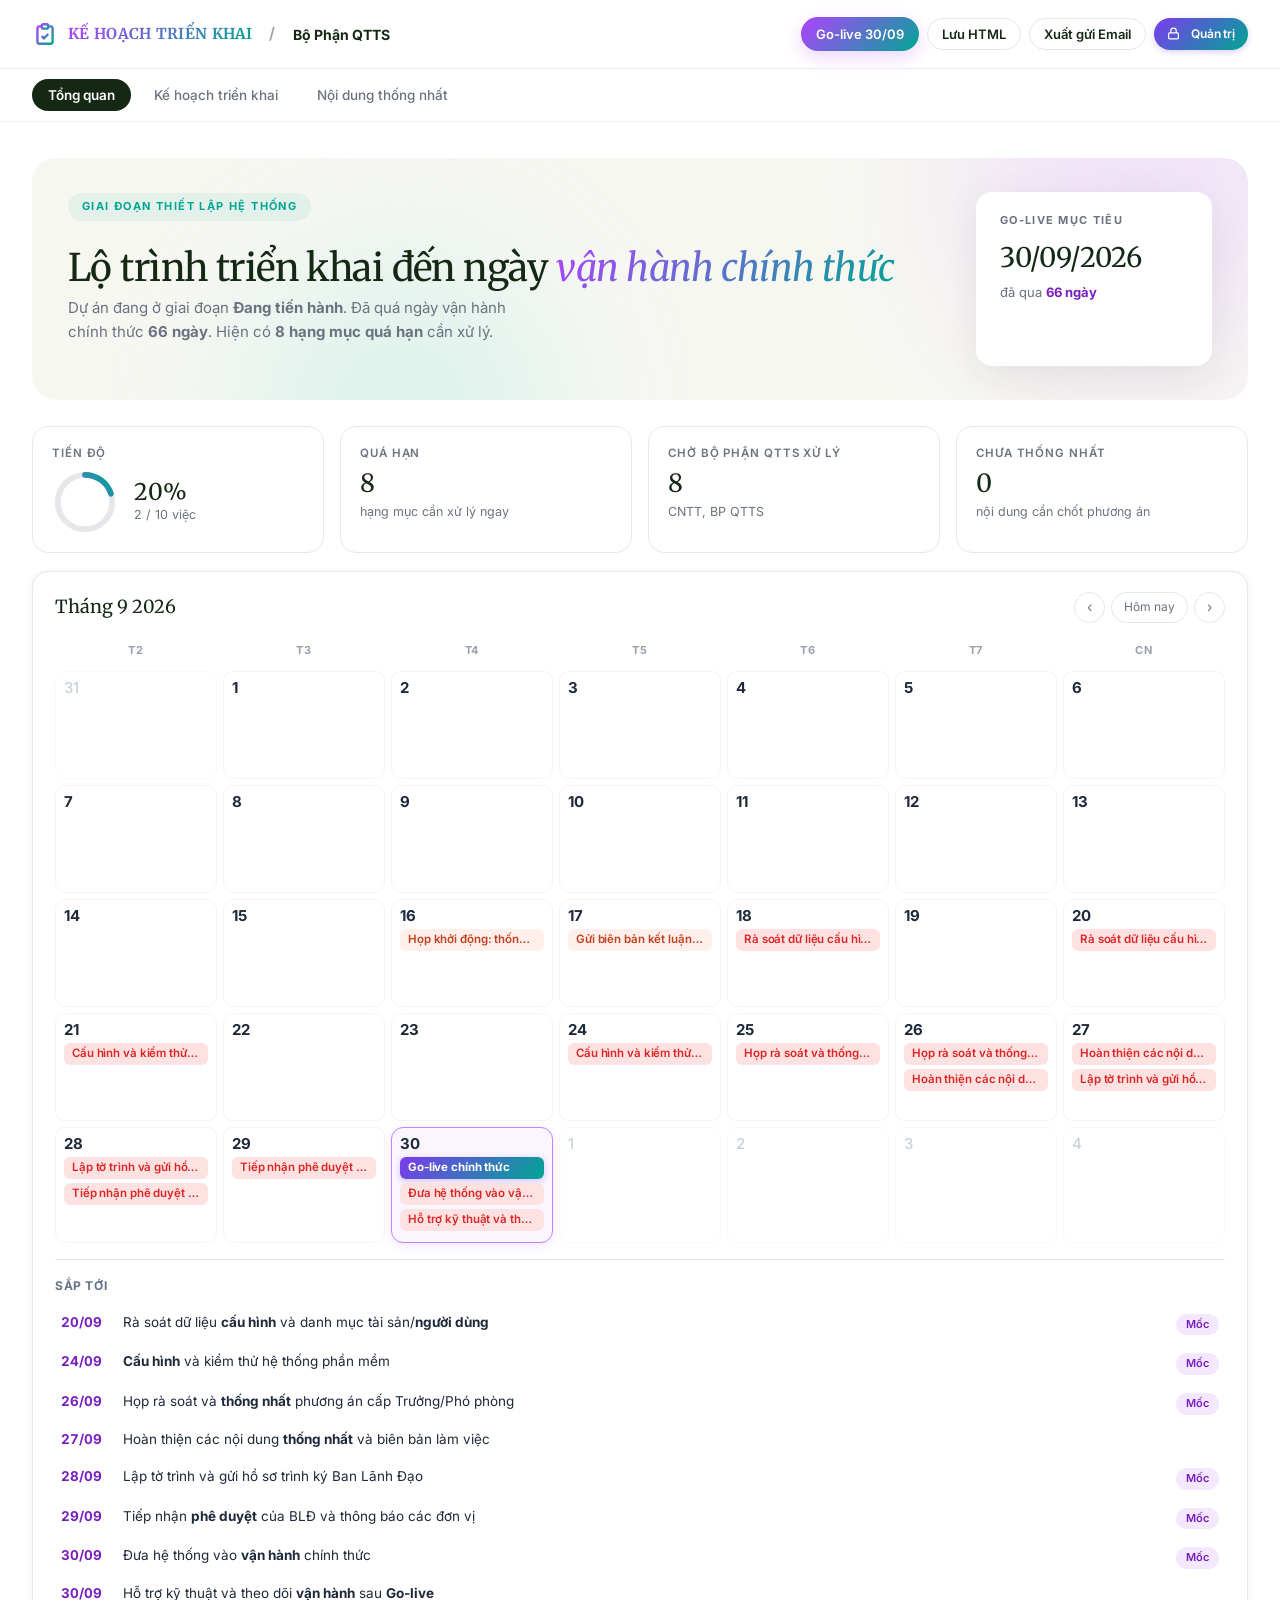
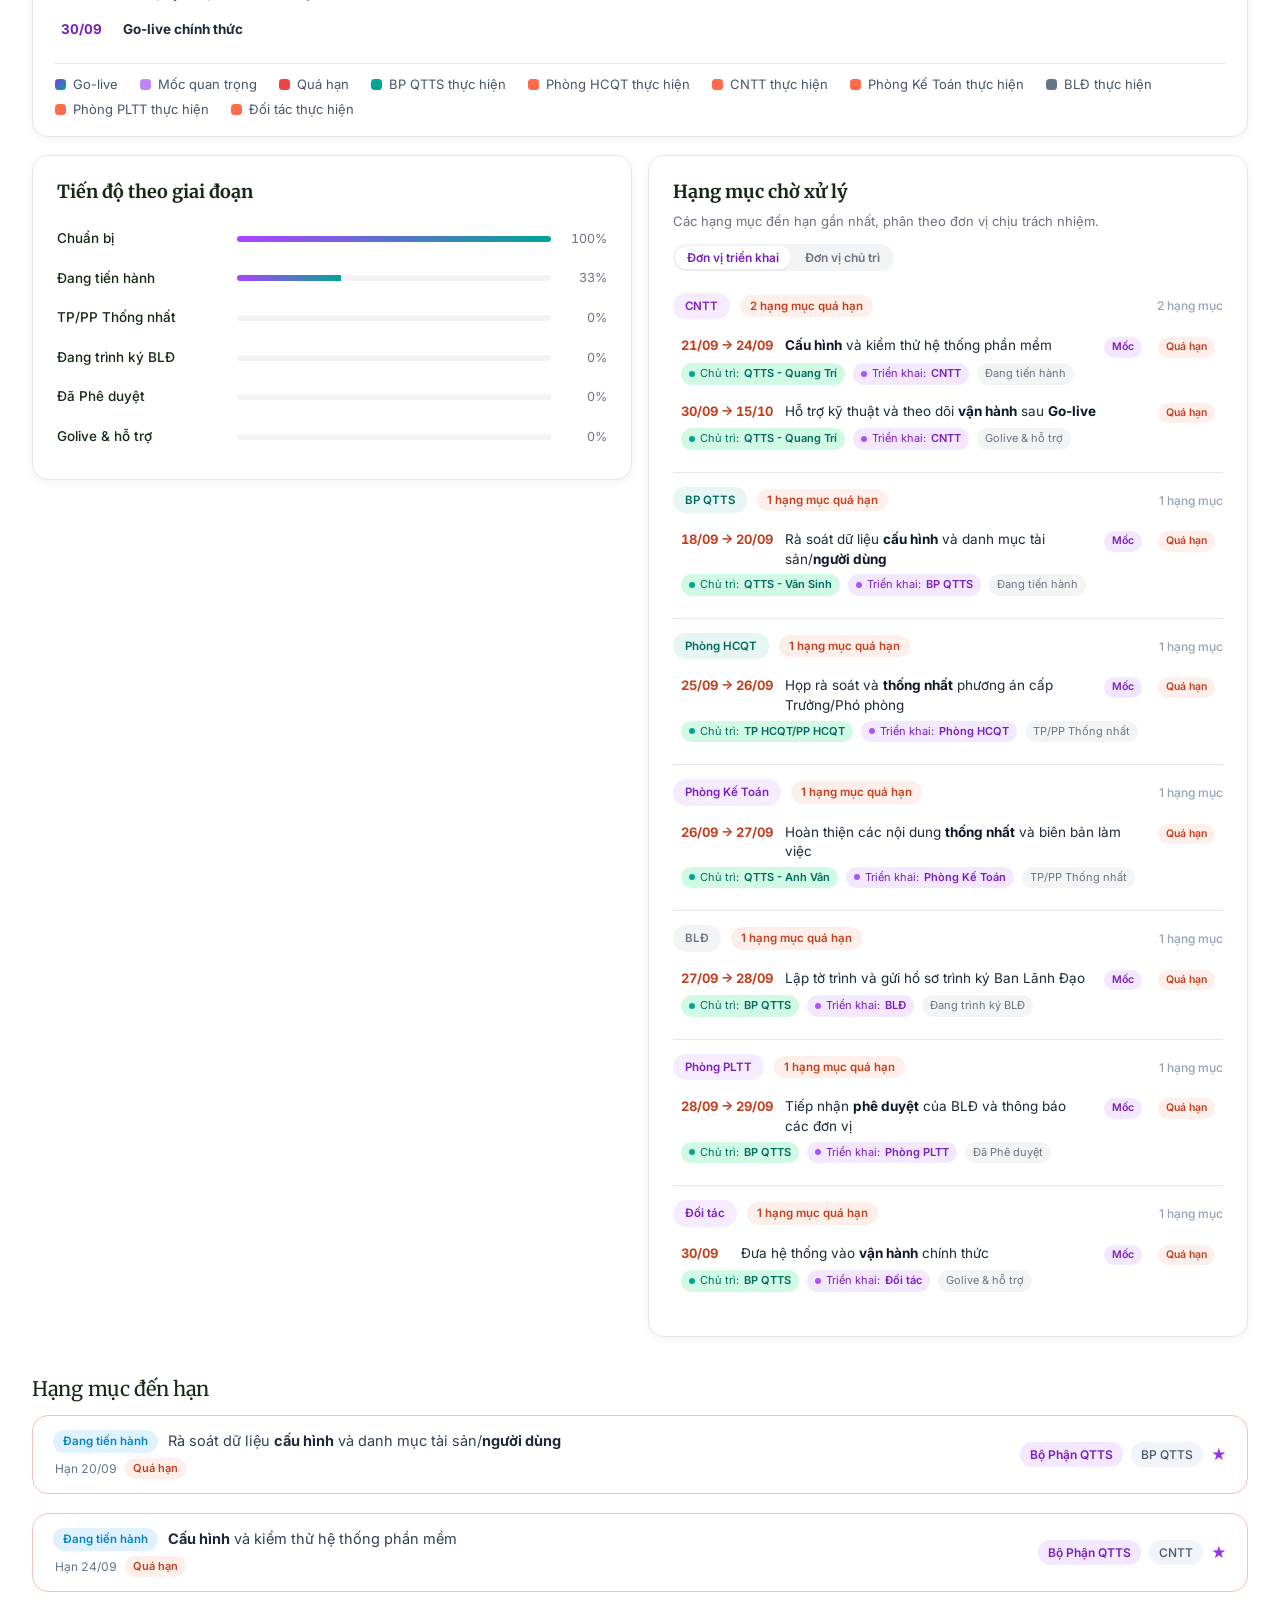
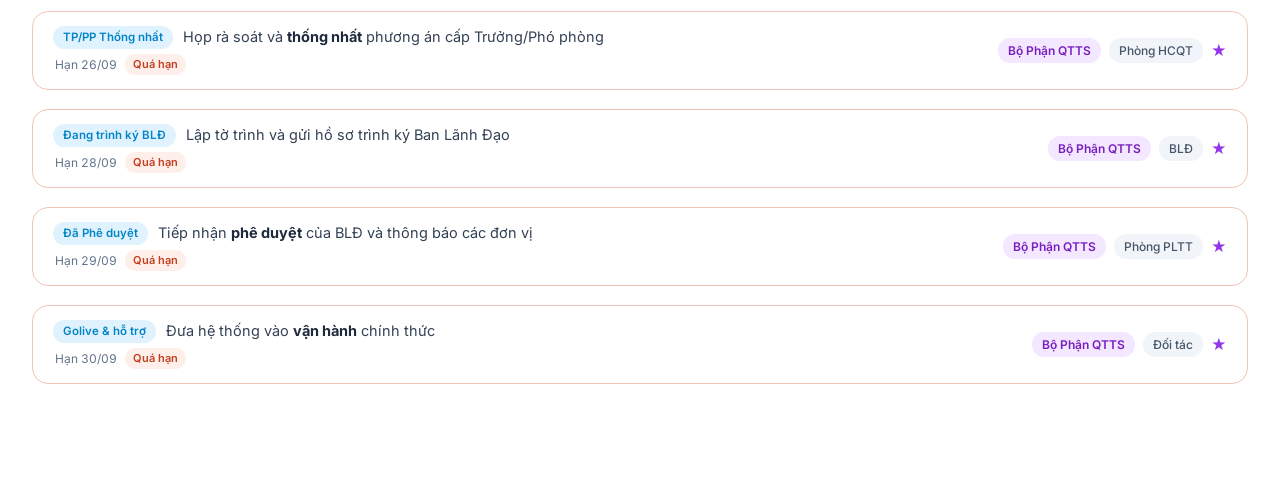
==== commit b6e25f72: "Them trang /admin voi mat khau admin va che do chi xem cho quanlyts.com" ====
--- a/PhanMemKeHoach_Offline.html
+++ b/PhanMemKeHoach_Offline.html
@@ -739,6 +739,62 @@
   }
 }
 
+/* ===== ADMIN & VIEW-ONLY STYLES ===== */
+.btn-admin-login{display:inline-flex;align-items:center;background:linear-gradient(135deg,#7C3AED 0%,#00A693 100%);color:#fff!important;font-family:var(--font-b);font-size:12px;font-weight:600;padding:6px 13px;border-radius:var(--pill);text-decoration:none;border:none;cursor:pointer;box-shadow:0 2px 6px rgba(124,58,237,.25);transition:all .2s ease;letter-spacing:-0.01em}
+.btn-admin-login:hover{filter:brightness(1.1);transform:translateY(-1px);box-shadow:0 4px 10px rgba(124,58,237,.35)}
+.admin-top-group{display:inline-flex;align-items:center;gap:8px}
+.admin-badge{display:inline-flex;align-items:center;gap:6px;background:#FEF3C7;color:#92400E;font-family:var(--font-b);font-size:12px;font-weight:700;padding:4px 11px;border-radius:var(--pill);border:1px solid #FCD34D;letter-spacing:.2px}
+.admin-dot{width:7px;height:7px;border-radius:50%;background:#10B981;box-shadow:0 0 0 2px rgba(16,185,129,.3);animation:pulseAdmin 2s infinite}
+@keyframes pulseAdmin{0%{transform:scale(.95);box-shadow:0 0 0 0 rgba(16,185,129,.7)}70%{transform:scale(1);box-shadow:0 0 0 5px rgba(16,185,129,0)}100%{transform:scale(.95);box-shadow:0 0 0 0 rgba(16,185,129,0)}}
+.btn-logout{color:#DC2626!important;border-color:#FECACA!important;background:#FFF5F5!important}
+.btn-logout:hover{background:#FEE2E2!important;border-color:#F87171!important}
+.btn-view-pub{color:#475569!important;background:#F8FAFC!important;border-color:var(--bd)!important}
+.admin-banner{background:linear-gradient(90deg,#FAF5FF 0%,#F0FDF4 100%);border-bottom:1px solid #E9D5FF;padding:7px 16px;font-family:var(--font-b);font-size:12.5px;color:#4C1D95}
+.admin-banner-in{max-width:var(--mw);margin:0 auto;display:flex;align-items:center;justify-content:space-between;gap:12px;flex-wrap:wrap}
+.admin-sync-tag{display:inline-flex;align-items:center;font-size:11px;font-weight:600;color:#065F46;background:#D1FAE5;padding:2px 8px;border-radius:6px}
+
+/* View-Only Mode overrides */
+body.view-only #addTask,
+body.view-only #saveProjectBtn,
+body.view-only #addNote,
+body.view-only .tk-h,
+body.view-only .tk-x,
+body.view-only #saveBadge{display:none!important}
+body.view-only #gvInput{pointer-events:none;opacity:0}
+body.view-only [data-k="client"]{border:none!important;background:transparent!important;cursor:default!important;pointer-events:none;font-weight:700}
+body.view-only #notes th:last-child,
+body.view-only #notes td:last-child{display:none!important}
+
+/* View-Only Task Card Styles */
+.tk.tk-view{cursor:default;padding:13px 18px;border-radius:12px}
+.tk.tk-view:hover{box-shadow:0 3px 12px rgba(15,23,42,.05);border-color:#CBD5E1}
+.tk-name-txt{font-family:var(--font-b);font-size:15px;font-weight:600;color:#1E293B;line-height:1.45}
+.tk-view-dt{display:inline-flex;align-items:center;font-family:var(--font-b);font-size:12.5px;font-weight:600;color:#64748B;font-variant-numeric:tabular-nums}
+.tk-view-pic{display:inline-flex;align-items:center;font-family:var(--font-b);font-size:12px;color:#475569;font-weight:500}
+.tk-note-view{font-family:var(--font-b);font-size:13px;color:#64748B;margin-top:6px;padding-left:2px;line-height:1.4}
+
+/* Admin Login Modal */
+.admin-modal-overlay{position:fixed;top:0;left:0;right:0;bottom:0;background:rgba(15,23,42,.65);backdrop-filter:blur(8px);-webkit-backdrop-filter:blur(8px);z-index:99999;display:flex;align-items:center;justify-content:center;padding:16px;animation:fadeInAdmin .2s ease}
+@keyframes fadeInAdmin{from{opacity:0}to{opacity:1}}
+.admin-modal-card{background:#fff;border-radius:18px;box-shadow:0 25px 60px -12px rgba(15,23,42,.35);max-width:440px;width:100%;padding:28px;position:relative;border:1px solid #E2E8F0;animation:scaleUpAdmin .25s ease}
+@keyframes scaleUpAdmin{from{transform:scale(.94);opacity:0}to{transform:scale(1);opacity:1}}
+.admin-modal-close{position:absolute;top:16px;right:16px;background:#F1F5F9;border:none;width:32px;height:32px;border-radius:50%;cursor:pointer;font-size:15px;color:#64748B;display:flex;align-items:center;justify-content:center;transition:all .15s}
+.admin-modal-close:hover{background:#E2E8F0;color:#0F172A}
+.admin-modal-header{text-align:center;margin-bottom:22px}
+.admin-modal-icon{width:54px;height:54px;border-radius:16px;background:linear-gradient(135deg,rgba(124,58,237,.1) 0%,rgba(0,166,147,.1) 100%);color:#7C3AED;display:inline-flex;align-items:center;justify-content:center;margin-bottom:12px}
+.admin-modal-header h3{font-family:var(--font-d);font-size:20px;font-weight:700;color:#0F172A;margin:0 0 6px}
+.admin-modal-header p{font-family:var(--font-b);font-size:13.5px;color:#64748B;margin:0;line-height:1.5}
+.admin-field{margin-bottom:20px}
+.admin-field label{display:block;font-family:var(--font-b);font-size:13px;font-weight:600;color:#334155;margin-bottom:7px}
+.admin-input-wrap{position:relative;display:flex;align-items:center}
+.admin-input-wrap input{width:100%;height:44px;padding:0 42px 0 14px;border-radius:10px;border:1.5px solid #CBD5E1;font-family:var(--font-b);font-size:14px;color:#0F172A;transition:border-color .2s,box-shadow .2s;box-sizing:border-box}
+.admin-input-wrap input:focus{outline:none;border-color:#7C3AED;box-shadow:0 0 0 3px rgba(124,58,237,.18)}
+.admin-eye-btn{position:absolute;right:10px;background:transparent;border:none;cursor:pointer;font-size:16px;color:#94A3B8;padding:4px;line-height:1;border-radius:4px}
+.admin-eye-btn:hover{color:#475569}
+.admin-error{font-family:var(--font-b);font-size:12.5px;font-weight:600;color:#DC2626;background:#FEE2E2;padding:6px 10px;border-radius:6px;margin-top:8px}
+.admin-modal-actions{display:flex;align-items:center;justify-content:flex-end;gap:10px}
+.admin-modal-actions button{height:40px;padding:0 18px;font-size:13.5px}
+
 @media print{
   .top,.tabs,.acts,.tk-h,.tk-x,.ms-btn,.fl-units,.search-box{display:none!important}
   .fl-wrap{overflow:visible;box-shadow:none}.fl-lab,.fl-corner{position:static}
@@ -772,11 +828,38 @@
   </div>
   <div class="top-acts">
     <span class="save-badge" id="saveBadge">✓ Đã lưu lúc 10:04:19</span>
-    <span class="chip chip-live" id="chipLive" title="Nhấp để đặt ngày Go-live">Go-live 30/09</span>
+    <span class="chip chip-live" id="chipLive" title="Mốc Go-live mục tiêu">Go-live 30/09</span>
     <button class="btn btn-o btn-s" id="save" title="Lưu toàn bộ ứng dụng và dữ liệu ra file HTML">Lưu HTML</button>
     <button class="btn btn-o btn-s" id="exportEmailBtn" title="Xuất file HTML tối ưu đính kèm gửi email">Xuất gửi Email</button>
+
+    <!-- Admin Login Button (Hiển thị ở chế độ Chỉ xem) -->
+    <a href="/admin" class="btn btn-admin-login" id="btnAdminLogin" title="Đăng nhập tài khoản Quản trị để Nhập, Sửa, Xoá dữ liệu">
+      <svg viewBox="0 0 24 24" width="13" height="13" fill="none" stroke="currentColor" stroke-width="2.2" style="margin-right:4px;vertical-align:-1px">
+        <rect x="3" y="11" width="18" height="11" rx="2" ry="2"/>
+        <path d="M7 11V7a5 5 0 0 1 10 0v4"/>
+      </svg>
+      Quản trị
+    </a>
+
+    <!-- Admin Status Group (Hiển thị khi đăng nhập quyền Quản trị) -->
+    <div class="admin-top-group" id="adminTopGroup" style="display:none">
+      <span class="admin-badge" title="Đang ở chế độ Quản trị: Toàn quyền Nhập, Sửa, Xoá và Lưu">
+        <span class="admin-dot"></span> Admin
+      </span>
+      <a href="/" class="btn btn-o btn-s btn-view-pub" id="btnViewPublic" title="Chuyển sang chế độ xem công khai (quanlyts.com)">👁 Chỉ xem</a>
+      <button type="button" class="btn btn-o btn-s btn-logout" id="btnLogout" title="Đăng xuất khỏi quyền Quản trị">🚪 Thoát</button>
+    </div>
   </div>
 </div></header>
+
+<div class="admin-banner" id="adminBanner" style="display:none">
+  <div class="admin-banner-in">
+    <span>👑 <b>Chế độ Quản trị viên (/admin):</b> Bạn có toàn quyền <b>Nhập • Sửa • Xoá</b> danh mục kế hoạch và tự động lưu lên máy chủ.</span>
+    <div class="admin-banner-acts">
+      <span class="admin-sync-tag" id="adminSyncTag">⚡ Đồng bộ máy chủ</span>
+    </div>
+  </div>
+</div>
 
 <div class="tabs"><div class="tabs-in" id="tabs"></div></div>
 
@@ -908,7 +991,36 @@
   <div class="acts"><button class="btn btn-p" id="addNote">+ Thêm nội dung</button></div>
 </section>
 
-</main>
+<!-- ===== ADMIN LOGIN MODAL ===== -->
+<div class="admin-modal-overlay" id="adminModal" style="display:none">
+  <div class="admin-modal-card" role="dialog" aria-modal="true" aria-labelledby="adminModalTitle">
+    <button class="admin-modal-close" id="adminModalClose" type="button" aria-label="Đóng">✕</button>
+    <div class="admin-modal-header">
+      <div class="admin-modal-icon">
+        <svg viewBox="0 0 24 24" width="28" height="28" fill="none" stroke="currentColor" stroke-width="2.2">
+          <rect x="3" y="11" width="18" height="11" rx="2" ry="2"/>
+          <path d="M7 11V7a5 5 0 0 1 10 0v4"/>
+        </svg>
+      </div>
+      <h3 id="adminModalTitle">Đăng Nhập Quản Trị Viên</h3>
+      <p>Truy cập <b>quanlyts.com/admin</b> để kích hoạt quyền <b>Nhập • Sửa • Xoá</b> kế hoạch triển khai.</p>
+    </div>
+    <form id="adminLoginForm" onsubmit="return false;" autocomplete="off">
+      <div class="admin-field">
+        <label for="adminPassword">Mật khẩu Quản trị</label>
+        <div class="admin-input-wrap">
+          <input type="password" id="adminPassword" placeholder="Nhập mật khẩu (pass: admin)..." autocomplete="current-password" autofocus required>
+          <button type="button" id="adminTogglePwd" class="admin-eye-btn" aria-label="Hiện/ẩn mật khẩu" title="Hiện/ẩn mật khẩu">👁</button>
+        </div>
+        <div class="admin-error" id="adminLoginError" style="display:none">Mật khẩu không chính xác! Vui lòng thử lại.</div>
+      </div>
+      <div class="admin-modal-actions">
+        <button type="button" class="btn btn-o" id="adminCancelBtn">Huỷ (Chỉ xem)</button>
+        <button type="submit" class="btn btn-p" id="adminSubmitBtn">Đăng nhập Quản trị</button>
+      </div>
+    </form>
+  </div>
+</div>
 
 <script>
 (function(){
@@ -1083,6 +1195,63 @@
 
 /* ---------- task card render ---------- */
 function taskCard(t,compact){
+  if(!compact && !isAdmin){
+    var c=el("div",{class:"tk tk-view"+(t.stt==="Hoàn thành"?" done":"")+(isLate(t)?" late":"")+(t.ms?" ms-row":"")});
+    c.dataset.id=t.id;
+    var b=el("div",{class:"tk-b"});
+
+    // Row 1: Step #, Phase badge, Task Name, Host Unit badge, Coordinating Dept badge
+    var r1=el("div",{class:"tk-r1",style:"gap:10px;align-items:center"});
+    r1.appendChild(el("span",{class:"tk-no",title:"Bước "+(tasks.indexOf(t)+1)},t.stt==="Hoàn thành"?"✓":String(tasks.indexOf(t)+1)));
+    r1.appendChild(el("span",{class:"pill p-ph"},t.ph));
+
+    var nm=el("div",{class:"tk-name",style:"flex:1;min-width:0"});
+    var nmText=el("div",{class:"tk-name-txt"});
+    nmText.innerHTML=kw(t.n||"(chưa đặt tên)");
+    nm.appendChild(nmText);
+    r1.appendChild(nm);
+
+    r1.appendChild(el("span",{class:"pill "+sideCls(t.side),title:"Đơn vị chủ trì: "+(t.side||"BP QTTS")},t.side||"BP QTTS"));
+    if(t.dept&&t.dept!=="—")r1.appendChild(el("span",{class:"pill p-bo",title:"Đơn vị phối hợp: "+t.dept},t.dept));
+    b.appendChild(r1);
+
+    // Row 2: Date range, PIC, Milestone, Overdue, Status
+    var r2=el("div",{class:"tk-r2",style:"gap:12px;margin-top:7px;align-items:center"});
+    var dtWrap=el("span",{class:"tk-view-dt"});
+    var dateIcon='<svg viewBox="0 0 24 24" width="13" height="13" fill="none" stroke="currentColor" stroke-width="2" style="vertical-align:-1px;margin-right:4px"><rect x="3" y="4" width="18" height="18" rx="2"/><path d="M16 2v4M8 2v4M3 10h18"/></svg>';
+    var dateStr=(t.st&&t.due&&t.st!==t.due)?(dmy(t.st)+" → "+dmy(t.due)):(t.due?("Hạn "+dmy(t.due)):(t.st?dmy(t.st):"—"));
+    dtWrap.innerHTML=dateIcon+dateStr;
+    r2.appendChild(dtWrap);
+
+    if(t.pic){
+      var picSpan=el("span",{class:"tk-view-pic"});
+      picSpan.textContent="👤 "+t.pic;
+      r2.appendChild(picSpan);
+    }
+    if(t.ms){
+      var msPill=el("span",{class:"pill-ms",style:"background:#F3E8FF;color:#7A1FBF;font-weight:700;padding:2.5px 10px;border-radius:12px;font-size:11.5px"});
+      msPill.textContent="★ Mốc";
+      r2.appendChild(msPill);
+    }
+    if(isLate(t)){
+      var latePill=el("span",{class:"pill",style:"background:#FEE2E2;color:#DC2626;font-weight:600;padding:2px 8px;border-radius:10px;font-size:11px"});
+      latePill.textContent="Quá hạn";
+      r2.appendChild(latePill);
+    }
+    r2.appendChild(stTag(t));
+    b.appendChild(r2);
+
+    // Row 3: Note (Description)
+    if(t.note&&t.note.trim()){
+      var nt=el("div",{class:"tk-note-view"});
+      nt.textContent="📝 "+t.note;
+      b.appendChild(nt);
+    }
+
+    c.appendChild(b);
+    return c;
+  }
+
   var c=el("div",{class:"tk"+(t.stt==="Hoàn thành"?" done":"")+(isLate(t)?" late":"")+(t.ms?" ms-row":"")});
   c.dataset.id=t.id;
   if(!compact){
@@ -2372,7 +2541,10 @@
   try {
     var resp = await fetch(base + '/api/data', {
       method: 'POST',
-      headers: { 'Content-Type': 'application/json' },
+      headers: {
+        'Content-Type': 'application/json',
+        'X-Admin-Key': 'admin'
+      },
       body: JSON.stringify(state)
     });
     if (resp.ok) return true;
@@ -2382,7 +2554,10 @@
     try {
       var resp2 = await fetch(HOST_DOMAIN + '/api/data', {
         method: 'POST',
-        headers: { 'Content-Type': 'application/json' },
+        headers: {
+          'Content-Type': 'application/json',
+          'X-Admin-Key': 'admin'
+        },
         body: JSON.stringify(state)
       });
       return resp2.ok;
@@ -2439,7 +2614,7 @@
 
 /* ---------- Auto-Save to Host Server & LocalStorage ---------- */
 function autoSave(){
-  if (isInitializing) return;
+  if (isInitializing || !isAdmin) return;
   if (saveTimeout) clearTimeout(saveTimeout);
   saveTimeout = setTimeout(async function(){
     var state = buildState();
@@ -3151,6 +3326,217 @@
   };
 }
 
+/* ---------- Admin Mode & Authentication ---------- */
+var isAdmin = false;
+
+function checkAdminAuth(){
+  try {
+    var a = sessionStorage.getItem("qts_admin") || localStorage.getItem("qts_admin");
+    return a === "authenticated" || a === "admin";
+  } catch(e){ return false; }
+}
+
+function setAdminMode(val, skipUrlUpdate){
+  isAdmin = !!val;
+  if(isAdmin){
+    document.body.classList.add("admin-mode");
+    document.body.classList.remove("view-only");
+  } else {
+    document.body.classList.remove("admin-mode");
+    document.body.classList.add("view-only");
+  }
+
+  var btnLogin = $("#btnAdminLogin");
+  if(btnLogin) btnLogin.style.display = isAdmin ? "none" : "inline-flex";
+
+  var topGroup = $("#adminTopGroup");
+  if(topGroup) topGroup.style.display = isAdmin ? "inline-flex" : "none";
+
+  var banner = $("#adminBanner");
+  if(banner) banner.style.display = isAdmin ? "block" : "none";
+
+  var clInput = $('[data-k="client"]');
+  if(clInput) clInput.readOnly = !isAdmin;
+
+  var gvInput = $("#gvInput");
+  if(gvInput) gvInput.disabled = !isAdmin;
+
+  var chipLive = $("#chipLive");
+  if(chipLive) chipLive.title = isAdmin ? "Nhấp để đặt ngày Go-live" : "Mốc Go-live mục tiêu";
+
+  if(!skipUrlUpdate && !window.location.protocol.startsWith("file")){
+    var currentPath = window.location.pathname.toLowerCase();
+    if(isAdmin && currentPath !== "/admin"){
+      try { history.replaceState(null, "", "/admin"); } catch(e){}
+    } else if(!isAdmin && currentPath === "/admin"){
+      try { history.replaceState(null, "", "/"); } catch(e){}
+    }
+  }
+
+  renderPlan();
+  renderFlow();
+  renderOverview();
+  renderNotesView();
+}
+
+function showAdminModal(){
+  var m = $("#adminModal");
+  if(!m) return;
+  m.style.display = "flex";
+  var inp = $("#adminPassword");
+  if(inp){
+    inp.value = "";
+    setTimeout(function(){ inp.focus(); }, 80);
+  }
+  var err = $("#adminLoginError");
+  if(err) err.style.display = "none";
+}
+
+function hideAdminModal(){
+  var m = $("#adminModal");
+  if(!m) return;
+  m.style.display = "none";
+  if(!isAdmin && window.location.pathname.toLowerCase() === "/admin" && !window.location.protocol.startsWith("file")){
+    try { history.pushState(null, "", "/"); } catch(e){}
+  }
+}
+
+function submitAdminLogin(){
+  var inp = $("#adminPassword");
+  var val = (inp && inp.value.trim()) || "";
+  var err = $("#adminLoginError");
+  if(val === "admin"){
+    try {
+      sessionStorage.setItem("qts_admin", "authenticated");
+      localStorage.setItem("qts_admin", "authenticated");
+    } catch(e){}
+    hideAdminModal();
+    setAdminMode(true);
+    showToast("✓ Đăng nhập Quản trị thành công! Bạn có quyền Nhập, Sửa, Xoá.", 3200);
+  } else {
+    if(err){
+      err.textContent = "Mật khẩu không chính xác! Vui lòng nhập mật khẩu: admin";
+      err.style.display = "block";
+    }
+    if(inp){
+      inp.select();
+      inp.focus();
+    }
+  }
+}
+
+function renderNotesView(){
+  var t = $("#notes");
+  if(!t) return;
+  t.classList.toggle("view-only", !isAdmin);
+  var rows = t.querySelectorAll("tbody tr");
+  rows.forEach(function(r){
+    var ta = r.querySelector("textarea");
+    var hasContent = ta && ta.value.trim().length > 0;
+    if(!isAdmin){
+      if(!hasContent){
+        r.classList.add("empty-row");
+      } else {
+        r.classList.remove("empty-row");
+      }
+    } else {
+      r.classList.remove("empty-row");
+    }
+  });
+
+  var idx = 1;
+  rows.forEach(function(r){
+    if(isAdmin || !r.classList.contains("empty-row")){
+      if(r.cells[0]) r.cells[0].textContent = String(idx++);
+    }
+  });
+}
+
+function initAdminState(){
+  var path = window.location.pathname.toLowerCase();
+  var hash = window.location.hash.toLowerCase();
+  var isAdminUrl = (path === "/admin" || path.startsWith("/admin/") || hash === "#admin");
+  var hasAuth = checkAdminAuth();
+
+  if(isAdminUrl){
+    if(hasAuth){
+      setAdminMode(true, true);
+    } else {
+      setAdminMode(false, true);
+      showAdminModal();
+    }
+  } else {
+    setAdminMode(false, true);
+  }
+
+  var btnAdminLogin = $("#btnAdminLogin");
+  if(btnAdminLogin){
+    btnAdminLogin.onclick = function(e){
+      e.preventDefault();
+      if(checkAdminAuth()){
+        setAdminMode(true);
+        showToast("✓ Đã kích hoạt quyền Quản trị (Admin)!", 2500);
+      } else {
+        showAdminModal();
+      }
+    };
+  }
+
+  var adminClose = $("#adminModalClose");
+  if(adminClose) adminClose.onclick = hideAdminModal;
+
+  var adminCancel = $("#adminCancelBtn");
+  if(adminCancel) adminCancel.onclick = hideAdminModal;
+
+  var adminForm = $("#adminLoginForm");
+  if(adminForm){
+    adminForm.onsubmit = function(e){
+      e.preventDefault();
+      submitAdminLogin();
+    };
+  }
+
+  var adminTogglePwd = $("#adminTogglePwd");
+  if(adminTogglePwd){
+    adminTogglePwd.onclick = function(){
+      var inp = $("#adminPassword");
+      if(inp){
+        var isPwd = (inp.type === "password");
+        inp.type = isPwd ? "text" : "password";
+        adminTogglePwd.textContent = isPwd ? "🙈" : "👁";
+      }
+    };
+  }
+
+  var btnLogout = $("#btnLogout");
+  if(btnLogout){
+    btnLogout.onclick = function(){
+      try {
+        sessionStorage.removeItem("qts_admin");
+        localStorage.removeItem("qts_admin");
+      } catch(e){}
+      setAdminMode(false);
+      showToast("ℹ️ Đã chuyển sang chế độ Chỉ xem (View-Only).", 2500);
+    };
+  }
+
+  var btnViewPublic = $("#btnViewPublic");
+  if(btnViewPublic){
+    btnViewPublic.onclick = function(e){
+      e.preventDefault();
+      setAdminMode(false);
+      showToast("ℹ️ Đang hiển thị giao diện xem công khai.", 2000);
+    };
+  }
+
+  var adminModal = $("#adminModal");
+  if(adminModal){
+    adminModal.onclick = function(e){
+      if(e.target === adminModal) hideAdminModal();
+    };
+  }
+}
+
 /* ---------- Init & Restore ---------- */
 seed();
 
@@ -3170,7 +3556,6 @@
   }
 
   if (!embeddedLoaded) {
-    // 1. Tải dữ liệu lưu trên máy chủ Host trước tiên
     try {
       serverData = await loadServerState();
     } catch (e) {
@@ -3188,7 +3573,6 @@
         badge.style.opacity = "1";
       }
     } else {
-      // 2. Nếu máy chủ chưa có dữ liệu, dùng LocalStorage
       var savedLocal = null;
       try {
         savedLocal = localStorage.getItem("xperise_onboarding_state");
@@ -3198,8 +3582,6 @@
         try {
           var parsed = JSON.parse(savedLocal);
           applyState(parsed);
-          // Đồng bộ luôn lên máy chủ Host
-          saveStateToServer(parsed);
         } catch (e) {
           var _gv = $("#gvInput")?$("#gvInput").value:"";
           if (_gv) calRef = parse(_gv);
@@ -3209,14 +3591,12 @@
         var _gv2 = $("#gvInput")?$("#gvInput").value:"";
         if (_gv2) calRef = parse(_gv2);
         refresh();
-        // Lưu dữ liệu khởi tạo ban đầu lên máy chủ Host
-        var initState = buildState();
-        saveStateToServer(initState);
       }
     }
   }
 
   isInitializing = false;
+  initAdminState();
 }
 
 initApp();
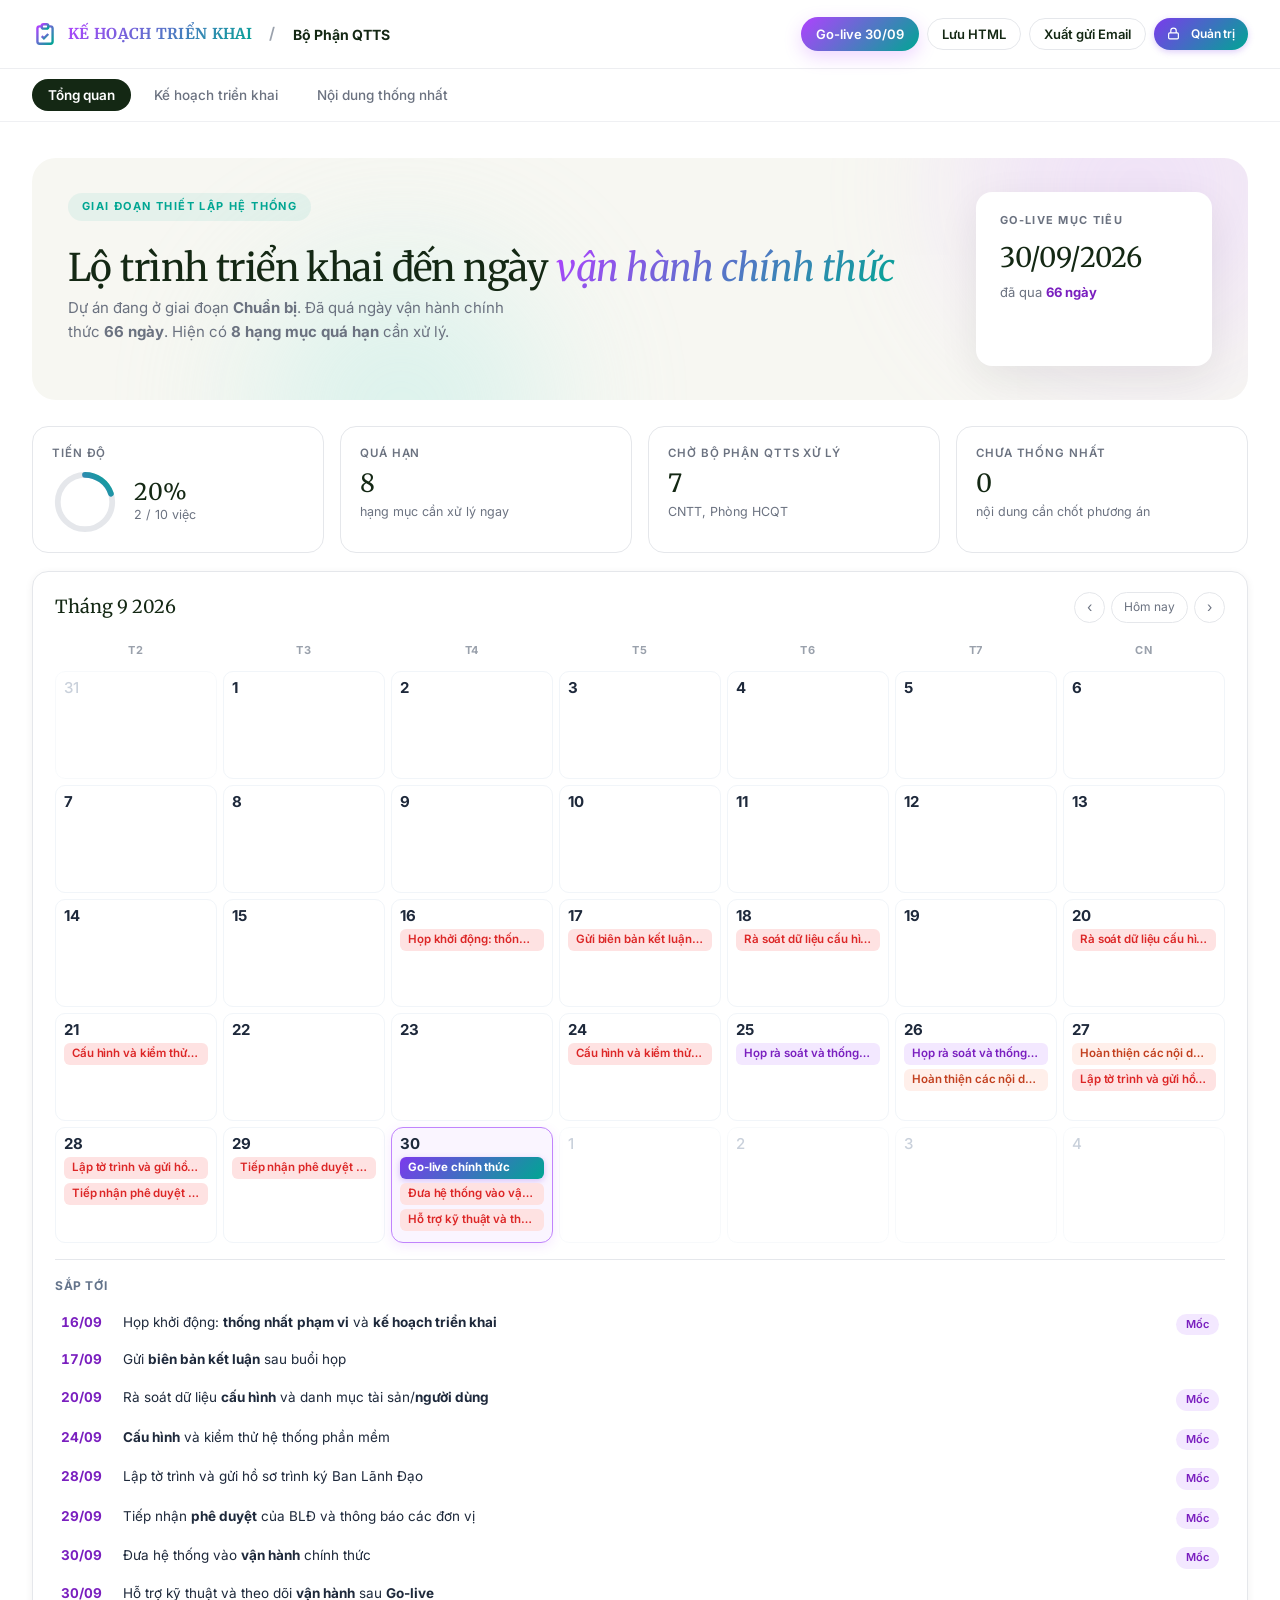
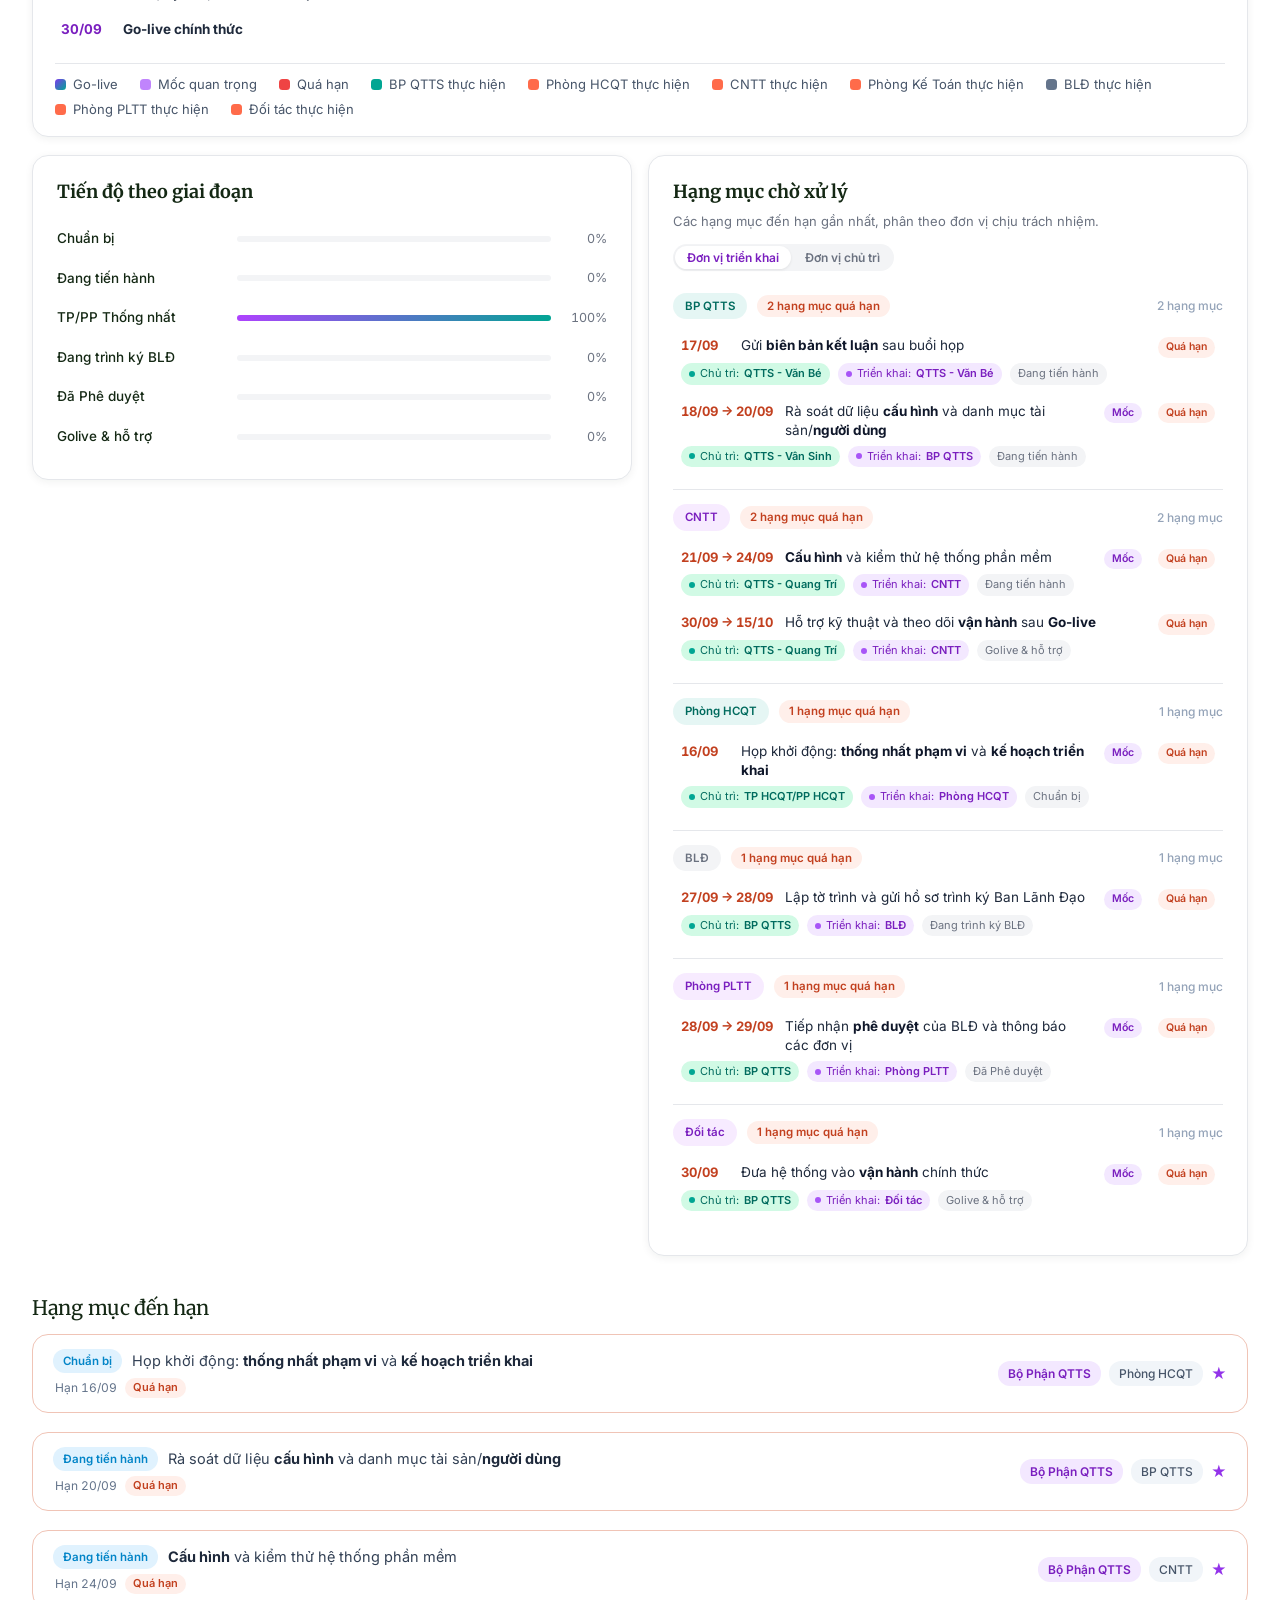
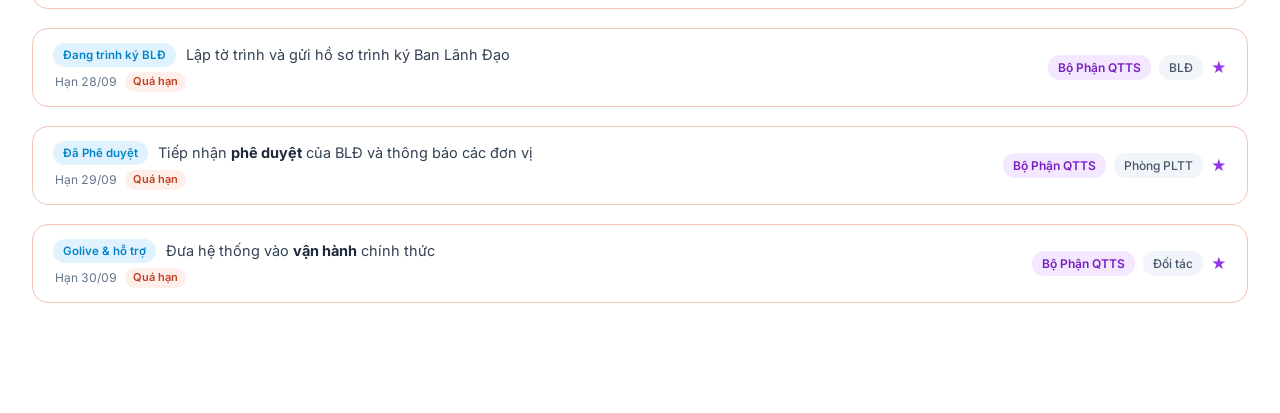
==== commit 6087aa6b: "Map noi dung trong So do phoi hop: Chua bat dau -> Chuan bi, Dang tien hanh -> Dang lam, TP/PP thong" ====
--- a/PhanMemKeHoach_Offline.html
+++ b/PhanMemKeHoach_Offline.html
@@ -264,10 +264,23 @@
 .tk.done{background:var(--soft-white);border-color:transparent}
 .tk.done .tk-name input{color:var(--gray-500);text-decoration:line-through}
 .tk.late{border-color:#F0C4B6;background:#FFFBFA}
-.tk-h{cursor:grab;color:var(--gray-400);font-size:15px;padding-top:5px;user-select:none;flex:0 0 auto}
+.tk-move-ctrl{display:flex;flex-direction:column;align-items:center;justify-content:center;gap:3px;flex:0 0 24px;user-select:none;margin-top:2px}
+.tk-move-btn{width:22px;height:18px;display:flex;align-items:center;justify-content:center;background:#F8FAFC;border:1px solid #E2E8F0;border-radius:4px;color:#64748B;cursor:pointer;padding:0;line-height:1;transition:all .15s ease}
+.tk-move-btn:hover:not(:disabled){background:#7C3AED;border-color:#7C3AED;color:#fff;transform:scale(1.1)}
+.tk-move-btn:active:not(:disabled){transform:scale(.95)}
+.tk-move-btn:disabled{opacity:.2;cursor:not-allowed;background:transparent;border-color:transparent}
+.tk-h{cursor:grab;color:#94A3B8;font-size:15px;line-height:1;padding:2px 3px;border-radius:4px;user-select:none;transition:all .15s}
+.tk-h:hover{color:#7C3AED;background:#F5E8FF}
 .tk-h:active{cursor:grabbing}
-.tk.dragging{opacity:.4}
-.tk.over{border-top:2px solid var(--purple)}
+.tk.dragging{opacity:.35;transform:scale(.99);border-color:#7C3AED!important;box-shadow:0 6px 18px rgba(124,58,237,.2)!important}
+.tk.over-top{border-top:3px solid #7C3AED!important;box-shadow:0 -4px 12px rgba(124,58,237,.2)!important}
+.tk.over-bottom{border-bottom:3px solid #7C3AED!important;box-shadow:0 4px 12px rgba(124,58,237,.2)!important}
+.tk.just-moved{animation:justMovedGlow 1.2s ease}
+@keyframes justMovedGlow{
+  0%{transform:scale(1.02);box-shadow:0 0 0 4px rgba(124,58,237,.35);border-color:#7C3AED}
+  50%{transform:scale(1.01);box-shadow:0 0 0 2px rgba(124,58,237,.2);border-color:#7C3AED}
+  100%{transform:scale(1);box-shadow:none}
+}
 .tk-b{flex:1;min-width:0}
 .tk-r1{display:flex;gap:9px;align-items:center;flex-wrap:wrap;margin-bottom:7px}
 .tk-name{flex:1 1 260px;min-width:200px}
@@ -420,6 +433,7 @@
 .fl-ph .no{flex:0 0 20px;height:20px;border-radius:50%;display:grid;place-items:center;font-size:11px;font-weight:700;
   background:#fff;color:#1E293B;border:1.5px solid var(--bd);font-variant-numeric:tabular-nums}
 .fl-ph .d{font-family:var(--font-b);font-size:11.5px;color:#64748B;padding-left:28px;font-variant-numeric:tabular-nums}
+.fl-sub-stt{font-size:11.5px;font-weight:500;opacity:.82;margin-left:2px;letter-spacing:-0.2px}
 .fl-ph.cur{background:#142814!important;color:#fff!important}
 .fl-ph.cur .t{color:#fff!important}
 .fl-ph.cur .d{color:rgba(255,255,255,.75)!important}
@@ -434,16 +448,19 @@
 .fl-lab .ct{font-family:var(--font-b);font-size:12px;color:#64748B;font-variant-numeric:tabular-nums}
 .fl-lab .ct b,.fl-lab .ct .ct-late{color:#C2401F!important;font-weight:700}
 .fl-lab.grp{border-top:2px solid var(--ink)}
-.fl-cell{border-top:1px solid var(--bd);padding:10px;display:flex;flex-direction:column;gap:8px;min-height:84px;transition:opacity .2s}
+.fl-cell{border-top:1px solid var(--bd);padding:10px;display:flex;flex-direction:column;gap:8px;min-height:84px;transition:opacity .2s, background .2s}
 .fl-cell+.fl-cell{border-left:1px dashed var(--gray-200)}
 .fl-cell.grp{border-top:2px solid var(--ink)}
 .fl-cell.cl{background:rgba(176,65,255,.022)}
 .fl-cell.xp{background:rgba(0,166,147,.025)}
 .fl-cell.bo{background:#FCFCFA}
+.fl-cell.fl-cell-over{outline:2px dashed var(--purple)!important;background:rgba(124,58,237,.08)!important}
 .dim{opacity:.28}
 .fl-c{display:block;width:100%;text-align:left;font-family:var(--font-b);color:var(--ink);cursor:pointer;
   background:#fff;border:1px solid var(--bd);border-left:3px solid #8B5CF6;border-radius:12px;padding:10px 12px;
   box-shadow:0 1px 3px rgba(20,40,20,.05);transition:border-color .2s,box-shadow .2s,transform .15s}
+.fl-c[draggable="true"]{cursor:grab}
+.fl-c[draggable="true"]:active{cursor:grabbing}
 .fl-c:hover{box-shadow:var(--sh-lg);transform:translateY(-1px)}
 .fl-c.cl{border-left-color:#8B5CF6}
 .fl-c.xp{border-left-color:var(--green)}
@@ -757,7 +774,6 @@
 body.view-only #addTask,
 body.view-only #saveProjectBtn,
 body.view-only #addNote,
-body.view-only .tk-h,
 body.view-only .tk-x,
 body.view-only #saveBadge{display:none!important}
 body.view-only #gvInput{pointer-events:none;opacity:0}
@@ -1076,6 +1092,53 @@
   "Go-live & hỗ trợ": "Golive & hỗ trợ"
 };
 
+var STATUS_TO_PHASE = {
+  "Chưa bắt đầu": "Chuẩn bị",
+  "Đang làm": "Đang tiến hành",
+  "Hoàn thành": "TP/PP Thống nhất"
+};
+
+var PHASE_TO_STATUS = {
+  "Chuẩn bị": "Chưa bắt đầu",
+  "Đang tiến hành": "Đang làm",
+  "TP/PP Thống nhất": "Hoàn thành"
+};
+
+function getTaskPhase(t){
+  if(t.stt === "Chưa bắt đầu") return "Chuẩn bị";
+  if(t.stt === "Đang làm") return "Đang tiến hành";
+  if(t.stt === "Hoàn thành"){
+    if(!t.ph || t.ph === "Chuẩn bị" || t.ph === "Đang tiến hành" || t.ph === "TP/PP Thống nhất"){
+      return "TP/PP Thống nhất";
+    }
+    return t.ph;
+  }
+  if(t.ph === "Chuẩn bị") return "Chuẩn bị";
+  if(t.ph === "Đang tiến hành") return "Đang tiến hành";
+  if(t.ph === "TP/PP Thống nhất") return "TP/PP Thống nhất";
+  return t.ph || "Chuẩn bị";
+}
+
+function syncTaskPhaseAndStatus(t, changedField, newVal){
+  if(changedField === "ph"){
+    t.ph = newVal;
+    if(PHASE_TO_STATUS[newVal]){
+      t.stt = PHASE_TO_STATUS[newVal];
+    }
+  } else if(changedField === "stt"){
+    t.stt = newVal;
+    if(newVal === "Chưa bắt đầu"){
+      t.ph = "Chuẩn bị";
+    } else if(newVal === "Đang làm"){
+      t.ph = "Đang tiến hành";
+    } else if(newVal === "Hoàn thành"){
+      if(!t.ph || t.ph === "Chuẩn bị" || t.ph === "Đang tiến hành" || t.ph === "TP/PP Thống nhất"){
+        t.ph = "TP/PP Thống nhất";
+      }
+    }
+  }
+}
+
 var SIDE_MAP = {
   "Hai bên": "BP QTTS",
   "Đơn vị phối hợp": "Đối tác"
@@ -1092,17 +1155,17 @@
 
 var SEED=[
   ["Chuẩn bị","Họp khởi động: thống nhất phạm vi và kế hoạch triển khai","TP HCQT/PP HCQT","Phòng HCQT",1,
-   "2026-09-16","2026-09-16","Hoàn thành","Hình thức: họp trực tiếp"],
+   "2026-09-16","2026-09-16","Chưa bắt đầu","Hình thức: họp trực tiếp"],
   ["Đang tiến hành","Gửi biên bản kết luận sau buổi họp","QTTS - Văn Bé","—",0,
-   "2026-09-17","2026-09-17","Hoàn thành","Đã gửi các bên liên quan"],
+   "2026-09-17","2026-09-17","Đang làm","Đã gửi các bên liên quan"],
   ["Đang tiến hành","Rà soát dữ liệu cấu hình và danh mục tài sản/người dùng","QTTS - Vân Sinh","BP QTTS",1,
    "2026-09-18","2026-09-20","Đang làm","Rà soát theo mẫu biểu chuẩn"],
   ["Đang tiến hành","Cấu hình và kiểm thử hệ thống phần mềm","QTTS - Quang Trí","CNTT",1,
-   "2026-09-21","2026-09-24","Chưa bắt đầu","Thực hiện trên môi trường thử nghiệm"],
+   "2026-09-21","2026-09-24","Đang làm","Thực hiện trên môi trường thử nghiệm"],
   ["TP/PP Thống nhất","Họp rà soát và thống nhất phương án cấp Trưởng/Phó phòng","TP HCQT/PP HCQT","Phòng HCQT",1,
-   "2026-09-25","2026-09-26","Chưa bắt đầu","TP/PP các đơn vị tham gia rà soát"],
+   "2026-09-25","2026-09-26","Hoàn thành","TP/PP các đơn vị tham gia rà soát"],
   ["TP/PP Thống nhất","Hoàn thiện các nội dung thống nhất và biên bản làm việc","QTTS - Anh Vân","Phòng Kế Toán",0,
-   "2026-09-26","2026-09-27","Chưa bắt đầu","Chốt các phương án xử lý phát sinh"],
+   "2026-09-26","2026-09-27","Hoàn thành","Chốt các phương án xử lý phát sinh"],
   ["Đang trình ký BLĐ","Lập tờ trình và gửi hồ sơ trình ký Ban Lãnh Đạo","BP QTTS","BLĐ",1,
    "2026-09-27","2026-09-28","Chưa bắt đầu","Trình phê duyệt kế hoạch triển khai"],
   ["Đã Phê duyệt","Tiếp nhận phê duyệt của BLĐ và thông báo các đơn vị","BP QTTS","Phòng PLTT",1,
@@ -1193,11 +1256,114 @@
   var d=parse(t.due);return d&&d<today();
 }
 
+/* ---------- Task Move & Reorder Controller ---------- */
+function moveTask(id, dir){
+  var visibleList = tasks.slice();
+  if(filt) visibleList = visibleList.filter(function(x){ return x.ph === filt; });
+  if(searchKeyword){
+    var kw = searchKeyword.toLowerCase();
+    visibleList = visibleList.filter(function(x){
+      return (x.n && x.n.toLowerCase().indexOf(kw) >= 0) ||
+             (x.pic && x.pic.toLowerCase().indexOf(kw) >= 0) ||
+             (x.dept && x.dept.toLowerCase().indexOf(kw) >= 0) ||
+             (x.side && x.side.toLowerCase().indexOf(kw) >= 0) ||
+             (x.note && x.note.toLowerCase().indexOf(kw) >= 0);
+    });
+  }
+
+  var vIdx = visibleList.findIndex(function(x){ return x.id === id; });
+  if(vIdx < 0) return;
+  var targetVIdx = vIdx + dir;
+  if(targetVIdx < 0 || targetVIdx >= visibleList.length) return;
+
+  var targetTask = visibleList[targetVIdx];
+  var fromGlobal = tasks.findIndex(function(x){ return x.id === id; });
+  var toGlobal = tasks.findIndex(function(x){ return x.id === targetTask.id; });
+  if(fromGlobal < 0 || toGlobal < 0) return;
+
+  var moved = tasks.splice(fromGlobal, 1)[0];
+  var newGlobalTarget = tasks.findIndex(function(x){ return x.id === targetTask.id; });
+  var insertPos = (dir > 0) ? newGlobalTarget + 1 : newGlobalTarget;
+  tasks.splice(insertPos, 0, moved);
+
+  refresh();
+
+  setTimeout(function(){
+    var card = document.querySelector('.tk[data-id="' + id + '"]');
+    if(card){
+      card.classList.add("just-moved");
+      card.scrollIntoView({ behavior: "smooth", block: "nearest" });
+      setTimeout(function(){
+        card.classList.remove("just-moved");
+      }, 1200);
+    }
+  }, 60);
+
+  var taskName = moved.n ? (moved.n.length > 28 ? moved.n.substring(0, 28) + "..." : moved.n) : "công việc";
+  var dirText = (dir < 0) ? "lên bước " : "xuống bước ";
+  var newStep = tasks.indexOf(moved) + 1;
+  showToast("✓ Đã chuyển " + dirText + newStep + ": " + taskName, 2200);
+}
+
+function createMoveCtrl(t){
+  var moveCtrl = el("div", {class: "tk-move-ctrl"});
+
+  var visibleList = tasks.slice();
+  if(filt) visibleList = visibleList.filter(function(x){ return x.ph === filt; });
+  if(searchKeyword){
+    var kw = searchKeyword.toLowerCase();
+    visibleList = visibleList.filter(function(x){
+      return (x.n && x.n.toLowerCase().indexOf(kw) >= 0) ||
+             (x.pic && x.pic.toLowerCase().indexOf(kw) >= 0) ||
+             (x.dept && x.dept.toLowerCase().indexOf(kw) >= 0) ||
+             (x.side && x.side.toLowerCase().indexOf(kw) >= 0) ||
+             (x.note && x.note.toLowerCase().indexOf(kw) >= 0);
+    });
+  }
+  var vIdx = visibleList.indexOf(t);
+
+  var btnUp = el("button", {
+    class: "tk-move-btn tk-move-up",
+    type: "button",
+    title: "Di chuyển lên trên (▲)"
+  });
+  btnUp.innerHTML = '<svg viewBox="0 0 24 24" width="10" height="10" fill="currentColor"><path d="M12 4l-8 8h16z"/></svg>';
+  if(vIdx <= 0) btnUp.disabled = true;
+  btnUp.onclick = function(e){
+    e.stopPropagation();
+    moveTask(t.id, -1);
+  };
+  moveCtrl.appendChild(btnUp);
+
+  var handle = el("div", {
+    class: "tk-h",
+    title: "Kéo thả để đổi thứ tự công việc"
+  }, "⠿");
+  moveCtrl.appendChild(handle);
+
+  var btnDown = el("button", {
+    class: "tk-move-btn tk-move-down",
+    type: "button",
+    title: "Di chuyển xuống dưới (▼)"
+  });
+  btnDown.innerHTML = '<svg viewBox="0 0 24 24" width="10" height="10" fill="currentColor"><path d="M12 20l8-8H4z"/></svg>';
+  if(vIdx < 0 || vIdx >= visibleList.length - 1) btnDown.disabled = true;
+  btnDown.onclick = function(e){
+    e.stopPropagation();
+    moveTask(t.id, 1);
+  };
+  moveCtrl.appendChild(btnDown);
+
+  return moveCtrl;
+}
+
 /* ---------- task card render ---------- */
 function taskCard(t,compact){
   if(!compact && !isAdmin){
     var c=el("div",{class:"tk tk-view"+(t.stt==="Hoàn thành"?" done":"")+(isLate(t)?" late":"")+(t.ms?" ms-row":"")});
     c.dataset.id=t.id;
+    c.draggable=true;
+    c.appendChild(createMoveCtrl(t));
     var b=el("div",{class:"tk-b"});
 
     // Row 1: Step #, Phase badge, Task Name, Host Unit badge, Coordinating Dept badge
@@ -1256,7 +1422,7 @@
   c.dataset.id=t.id;
   if(!compact){
     c.draggable=true;
-    c.appendChild(el("div",{class:"tk-h",title:"Kéo để đổi thứ tự"},"⠿"));
+    c.appendChild(createMoveCtrl(t));
   }
   var b=el("div",{class:"tk-b"});
 
@@ -1266,7 +1432,11 @@
     r1.appendChild(el("span",{class:"pill p-ph"},t.ph));
   }else{
     r1.appendChild(el("span",{class:"tk-no",title:"Bước "+(tasks.indexOf(t)+1)},t.stt==="Hoàn thành"?"✓":String(tasks.indexOf(t)+1)));
-    r1.appendChild(pillSel(PHASES,t.ph,"p-ph",function(v){t.ph=v;refresh()}));
+    r1.appendChild(pillSel(PHASES,t.ph,"p-ph",function(v){
+      syncTaskPhaseAndStatus(t,"ph",v);
+      autoSave();
+      refresh();
+    }));
   }
   var nm=el("div",{class:"tk-name"});
   if(compact){
@@ -1355,7 +1525,11 @@
   var s=el("select",{class:"stt "+stClass(t.stt)});
   ST.forEach(function(o){var p=el("option",null,o);p.value=o;s.appendChild(p)});
   s.value=t.stt;
-  s.onchange=function(){t.stt=s.value;refresh()};
+  s.onchange=function(){
+    syncTaskPhaseAndStatus(t,"stt",s.value);
+    autoSave();
+    refresh();
+  };
   return s;
 }
 
@@ -1375,6 +1549,10 @@
 /* ---------- drag & drop reorder ---------- */
 var dragId=null;
 document.addEventListener("dragstart",function(e){
+  if(e.target.closest("input, select, textarea, button:not(.tk-move-btn)")){
+    e.preventDefault();
+    return;
+  }
   var c=e.target.closest(".tk");
   if(!c||!c.dataset.id)return;
   dragId=+c.dataset.id;
@@ -1382,41 +1560,84 @@
   e.dataTransfer.effectAllowed="move";
   e.dataTransfer.setData("text/plain",c.dataset.id);
 });
+
 document.addEventListener("dragend",function(e){
-  var c=e.target.closest(".tk");
-  if(c)c.classList.remove("dragging");
-  document.querySelectorAll(".tk.over").forEach(function(x){x.classList.remove("over")});
+  document.querySelectorAll(".tk.dragging").forEach(function(x){ x.classList.remove("dragging"); });
+  document.querySelectorAll(".tk.over, .tk.over-top, .tk.over-bottom").forEach(function(x){
+    x.classList.remove("over", "over-top", "over-bottom");
+  });
   dragId=null;
 });
+
 document.addEventListener("dragover",function(e){
   var c=e.target.closest(".tk");
   if(!c||!c.dataset.id||+c.dataset.id===dragId)return;
   e.preventDefault();
   e.dataTransfer.dropEffect="move";
-  document.querySelectorAll(".tk.over").forEach(function(x){if(x!==c)x.classList.remove("over")});
-  c.classList.add("over");
+  
+  var r=c.getBoundingClientRect();
+  var isAfter=(e.clientY-r.top)/r.height>.5;
+  
+  document.querySelectorAll(".tk.over-top, .tk.over-bottom").forEach(function(x){
+    if(x!==c){
+      x.classList.remove("over", "over-top", "over-bottom");
+    }
+  });
+
+  if(isAfter){
+    c.classList.remove("over-top");
+    c.classList.add("over-bottom");
+  } else {
+    c.classList.remove("over-bottom");
+    c.classList.add("over-top");
+  }
 });
+
 document.addEventListener("dragleave",function(e){
   var c=e.target.closest(".tk");
-  if(c)c.classList.remove("over");
+  if(c){
+    c.classList.remove("over", "over-top", "over-bottom");
+  }
 });
+
 document.addEventListener("drop",function(e){
   var c=e.target.closest(".tk");
   if(!c||!c.dataset.id||+c.dataset.id===dragId)return;
   e.preventDefault();
-  c.classList.remove("over");
+
+  var r=c.getBoundingClientRect();
+  var isAfter=(e.clientY-r.top)/r.height>.5;
+
+  document.querySelectorAll(".tk.dragging, .tk.over, .tk.over-top, .tk.over-bottom").forEach(function(x){
+    x.classList.remove("dragging", "over", "over-top", "over-bottom");
+  });
+
   var over=+c.dataset.id;
   var from=tasks.findIndex(function(t){return t.id===dragId});
   var to=tasks.findIndex(function(t){return t.id===over});
   if(from<0||to<0)return;
-  var r=c.getBoundingClientRect();
-  var after=(e.clientY-r.top)/r.height>.5;
+
   var moved=tasks.splice(from,1)[0];
   var idx=tasks.findIndex(function(t){return t.id===over});
-  tasks.splice(after?idx+1:idx,0,moved);
-  renderPlan();
-  var nc=document.querySelector('.tk[data-id="'+dragId+'"]');
-  if(nc)nc.classList.add("dragging");
+  var insertIdx=isAfter?idx+1:idx;
+  tasks.splice(insertIdx,0,moved);
+
+  refresh();
+
+  var curId = dragId;
+  dragId = null;
+
+  setTimeout(function(){
+    var nc=document.querySelector('.tk[data-id="'+curId+'"]');
+    if(nc){
+      nc.classList.add("just-moved");
+      setTimeout(function(){nc.classList.remove("just-moved");},1200);
+    }
+  },50);
+
+  var taskName = moved.n ? (moved.n.length > 28 ? moved.n.substring(0, 28) + "..." : moved.n) : "công việc";
+  var newStep = tasks.indexOf(moved) + 1;
+  showToast("✓ Đã chuyển sang bước " + newStep + ": " + taskName, 2200);
 });
 
 /* ---------- Notes Data Extraction & Counter ---------- */
@@ -2087,7 +2308,7 @@
 }
 
 function phaseDateText(p,pIdx){
-  var inPhase=tasks.filter(function(t){return t.ph===p});
+  var inPhase=tasks.filter(function(t){return getTaskPhase(t)===p});
   if(!inPhase.length)return "—";
   var sts=[],dues=[];
   inPhase.forEach(function(t){
@@ -2102,7 +2323,7 @@
 
   var cur=null;
   for(var i=0;i<PHASES.length;i++){
-    var ps=tasks.filter(function(t){return t.ph===PHASES[i]});
+    var ps=tasks.filter(function(t){return getTaskPhase(t)===PHASES[i]});
     if(ps.length&&ps.some(function(t){return t.stt!=="Hoàn thành"})){
       cur=PHASES[i];
       break;
@@ -2141,7 +2362,7 @@
   // Stepper chevrons across top
   var curPhase=null;
   for(var i=0;i<PHASES.length;i++){
-    var ps=tasks.filter(function(t){return t.ph===PHASES[i]});
+    var ps=tasks.filter(function(t){return getTaskPhase(t)===PHASES[i]});
     if(ps.length&&ps.some(function(t){return t.stt!=="Hoàn thành"})){
       curPhase=PHASES[i];
       break;
@@ -2161,6 +2382,13 @@
     var tDiv=el("div",{class:"t"});
     tDiv.appendChild(el("span",{class:"no"},String(idx+1)));
     tDiv.appendChild(el("span",null,p));
+    if(p === "Chuẩn bị"){
+      tDiv.appendChild(el("span",{class:"fl-sub-stt"},"(Chưa bắt đầu)"));
+    } else if(p === "Đang tiến hành"){
+      tDiv.appendChild(el("span",{class:"fl-sub-stt"},"(Đang làm)"));
+    } else if(p === "TP/PP Thống nhất"){
+      tDiv.appendChild(el("span",{class:"fl-sub-stt"},"(Hoàn thành)"));
+    }
     phDiv.appendChild(tDiv);
 
     phDiv.appendChild(el("div",{class:"d"},phaseDateText(p,idx)));
@@ -2197,8 +2425,37 @@
 
     PHASES.forEach(function(p){
       var cell=el("div",{class:"fl-cell "+m.c+(isDim?" dim":"")});
-      var inPhase=tasks.filter(function(t){return t.ph===p&&laneOf(t)===k});
+      cell.dataset.lane = k;
+      cell.dataset.phase = p;
+      var inPhase=tasks.filter(function(t){return getTaskPhase(t)===p&&laneOf(t)===k});
       inPhase.forEach(function(t){cell.appendChild(flowNode(t))});
+
+      if(isAdmin){
+        cell.ondragover = function(e){
+          e.preventDefault();
+          e.dataTransfer.dropEffect = "move";
+          cell.classList.add("fl-cell-over");
+        };
+        cell.ondragleave = function(e){
+          cell.classList.remove("fl-cell-over");
+        };
+        cell.ondrop = function(e){
+          cell.classList.remove("fl-cell-over");
+          e.preventDefault();
+          var data = e.dataTransfer.getData("text/plain");
+          if(data && data.indexOf("flow:") === 0){
+            var tid = +data.slice(5);
+            var targetTask = tasks.filter(function(x){return x.id === tid})[0];
+            if(targetTask){
+              syncTaskPhaseAndStatus(targetTask, "ph", p);
+              autoSave();
+              refresh();
+              showToast("Đã chuyển công việc sang: " + p + (targetTask.stt ? " (" + targetTask.stt + ")" : ""));
+            }
+          }
+        };
+      }
+
       grid.appendChild(cell);
     });
   });
@@ -2264,6 +2521,15 @@
     role:"button"
   });
 
+  if(isAdmin){
+    nd.draggable = true;
+    nd.dataset.id = t.id;
+    nd.ondragstart = function(e){
+      e.dataTransfer.setData("text/plain", "flow:" + t.id);
+      e.dataTransfer.effectAllowed = "move";
+    };
+  }
+
   var r=el("div",{class:"r"});
   var n=el("span",{class:"fl-n"},done?"✓":String(stNo(t)));
   if(t.ms&&!done){
@@ -2392,9 +2658,11 @@
 if(addBtn){
   addBtn.onclick=function(){
     var todayStr = iso(today());
+    var initPh = filt || PHASES[0];
+    var initStt = PHASE_TO_STATUS[initPh] || ST[0];
     var newTask = {
       id: ++uid,
-      ph: filt || PHASES[0],
+      ph: initPh,
       n: "",
       side: SIDES[0],
       dept: DEPTS[0],
@@ -2402,7 +2670,7 @@
       pic: "",
       st: todayStr,
       due: todayStr,
-      stt: ST[0],
+      stt: initStt,
       note: ""
     };
     tasks.push(newTask);
@@ -2664,6 +2932,14 @@
       if(DEPT_MAP[t.dept]) t.dept = DEPT_MAP[t.dept];
       if(SIDES.indexOf(t.side) < 0) t.side = SIDES[0];
       if(DEPTS.indexOf(t.dept) < 0) t.dept = DEPTS[0];
+      // Normalize task mapping if out of sync
+      if(t.stt === "Chưa bắt đầu" && (t.ph === "Đang tiến hành" || t.ph === "TP/PP Thống nhất")){
+        t.ph = "Chuẩn bị";
+      } else if(t.stt === "Đang làm" && (t.ph === "Chuẩn bị" || t.ph === "TP/PP Thống nhất")){
+        t.ph = "Đang tiến hành";
+      } else if(t.stt === "Hoàn thành" && (t.ph === "Chuẩn bị" || t.ph === "Đang tiến hành")){
+        t.ph = "TP/PP Thống nhất";
+      }
       return t;
     });
     uid=o.uid||tasks.length;
